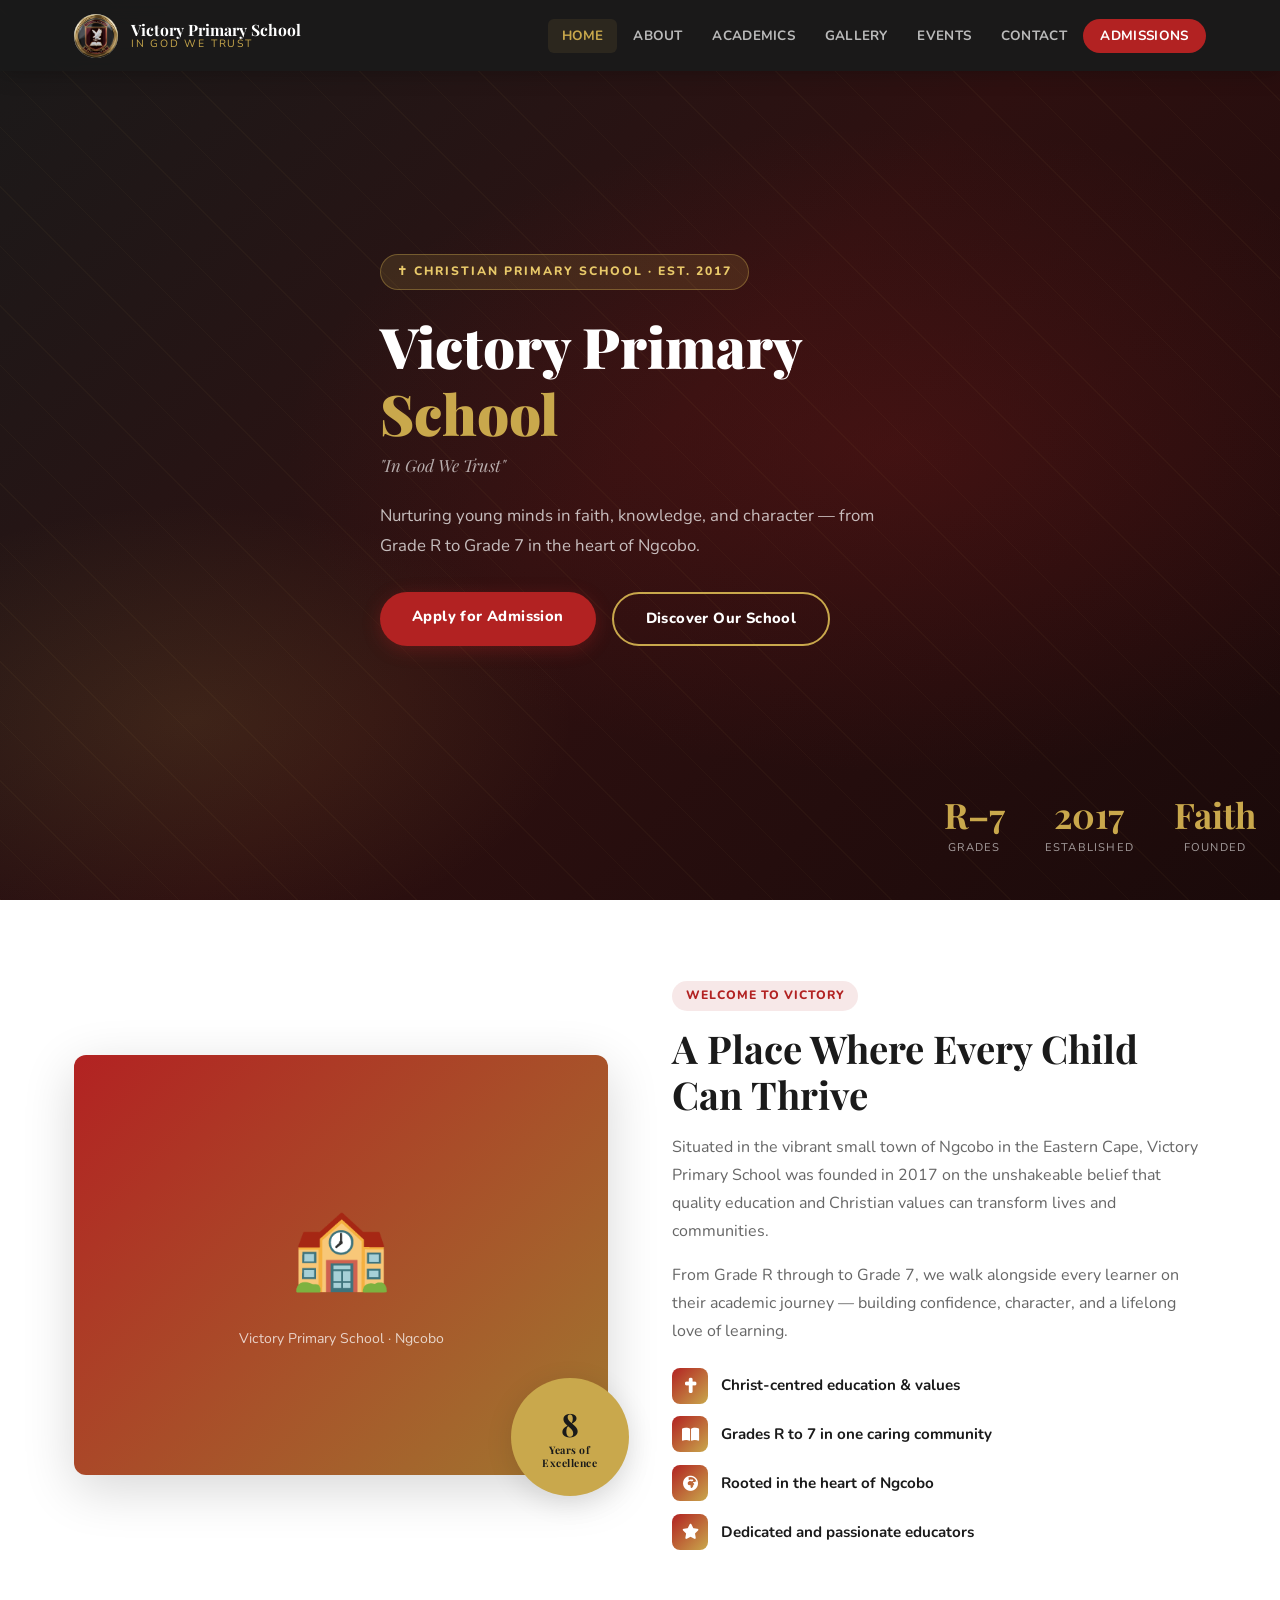
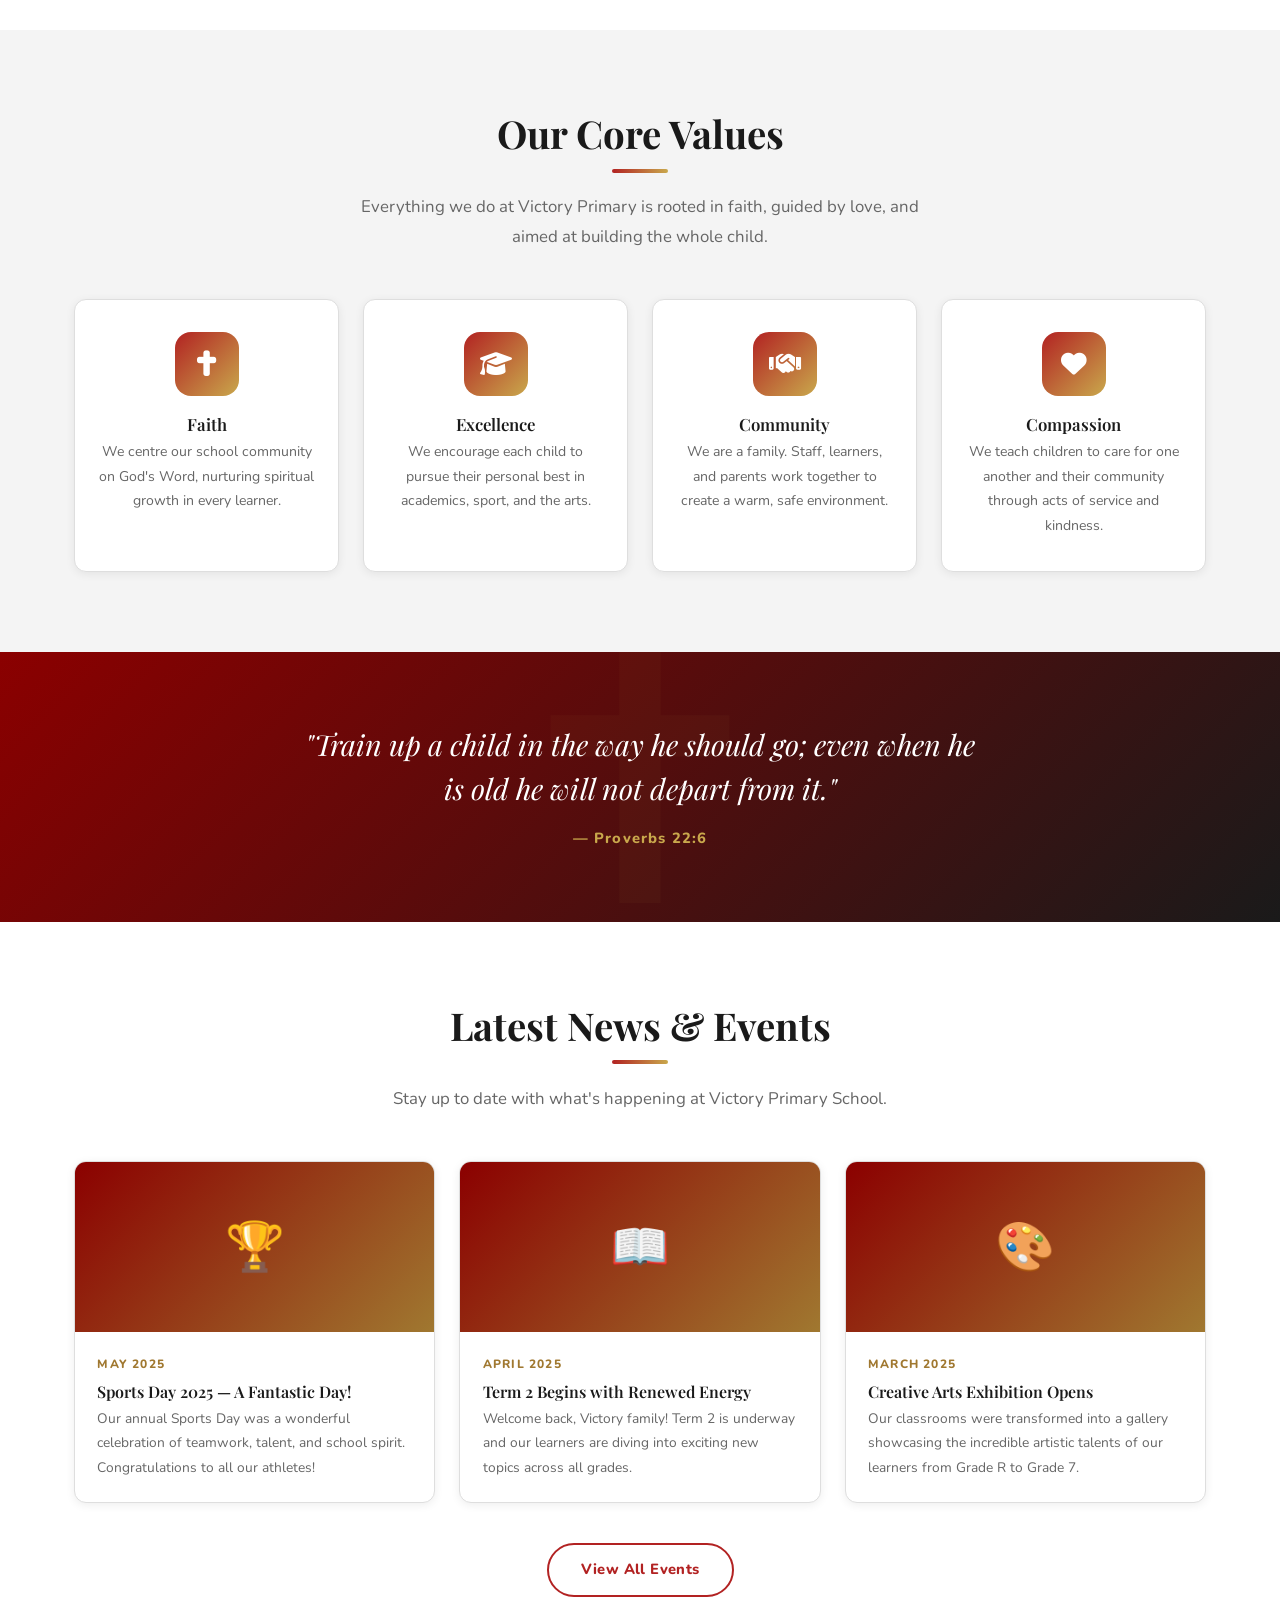
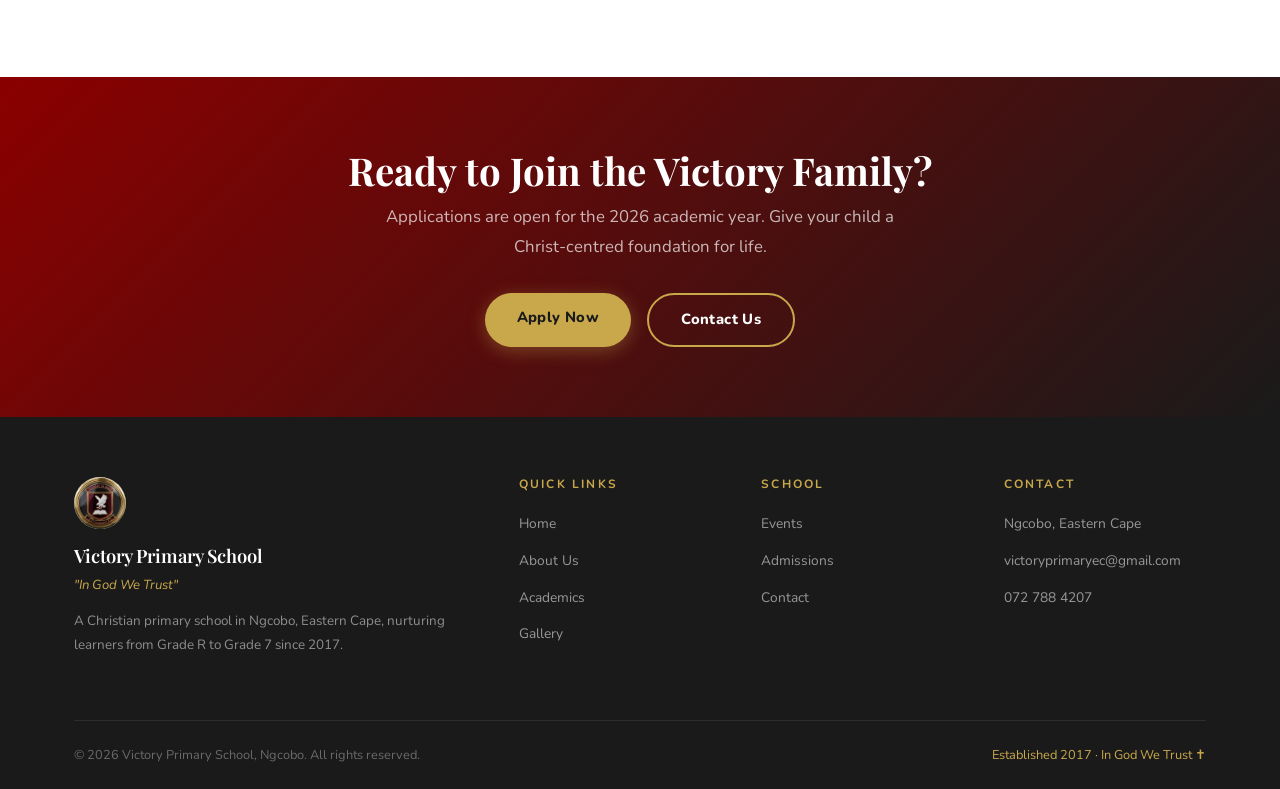
==== index.html @ e910bf18 "favicon for better read with google and removing the html tail after web address" ====
<!doctype html>
<html lang="en">
  <head>
    <meta charset="UTF-8" />
    <meta name="viewport" content="width=device-width, initial-scale=1.0" />
    <title>Victory Primary School</title>
    <link rel="stylesheet" href="styles.css" />
    <link
      rel="stylesheet"
      href="https://cdnjs.cloudflare.com/ajax/libs/font-awesome/6.5.1/css/all.min.css"
    />
    <link rel="icon" type="image/png" href="_images/favicon.png" />
    <script src="favicon-round.js" defer></script>
  </head>
  <body>
    <!-- ── NAVIGATION ─────────────────────────── -->
    <nav>
      <div class="nav-inner">
        <a href="/" class="nav-brand">
          <img
            src="_images/logo (2).png"
            alt="Victory Primary School"
            class="nav-logo"
          />
          <div class="nav-name">
            <span class="school">Victory Primary School</span>
            <span class="tagline">In God We Trust</span>
          </div>
        </a>
        <ul class="nav-links" id="navLinks">
          <li><a href="/" class="active">Home</a></li>
          <li><a href="/about">About</a></li>
          <li><a href="/academics">Academics</a></li>
          <li><a href="/gallery">Gallery</a></li>
          <li><a href="/events">Events</a></li>
          <li><a href="/contact">Contact</a></li>
          <li><a href="/admissions" class="nav-cta">Admissions</a></li>
        </ul>
        <div class="nav-hamburger" id="hamburger" onclick="toggleNav()">
          <span></span><span></span><span></span>
        </div>
      </div>
    </nav>

    <!-- ── HERO ───────────────────────────────── -->
    <section class="hero">
      <div class="hero-pattern"></div>
      <div class="container">
        <div class="hero-content">
          <div class="hero-badge">✝ Christian Primary School · Est. 2017</div>
          <h1>Victory Primary<span>School</span></h1>
          <p class="hero-motto">"In God We Trust"</p>
          <p>
            Nurturing young minds in faith, knowledge, and character — from
            Grade R to Grade 7 in the heart of Ngcobo.
          </p>
          <div class="hero-buttons">
            <a href="/admissions" class="btn btn-primary"
              >Apply for Admission</a
            >
            <a href="/about" class="btn btn-secondary"
              >Discover Our School</a
            >
          </div>
        </div>
      </div>
      <div class="hero-stats">
        <div class="hero-stat">
          <strong>R–7</strong>
          <span>Grades</span>
        </div>
        <div class="hero-stat">
          <strong>2017</strong>
          <span>Established</span>
        </div>
        <div class="hero-stat">
          <strong>Faith</strong>
          <span>Founded</span>
        </div>
      </div>
    </section>

    <!-- ── WELCOME ────────────────────────────── -->
    <section>
      <div class="container">
        <div class="welcome-grid">
          <div class="welcome-image">
            <div class="welcome-img-placeholder">
              <div class="big-icon">🏫</div>
              <p>Victory Primary School · Ngcobo</p>
            </div>
            <div class="welcome-badge">
              <strong>8</strong>
              <span>Years of<br />Excellence</span>
            </div>
          </div>
          <div class="welcome-text">
            <span class="tag">Welcome to Victory</span>
            <h2>A Place Where Every Child Can Thrive</h2>
            <p>
              Situated in the vibrant small town of Ngcobo in the Eastern Cape,
              Victory Primary School was founded in 2017 on the unshakeable
              belief that quality education and Christian values can transform
              lives and communities.
            </p>
            <p>
              From Grade R through to Grade 7, we walk alongside every learner
              on their academic journey — building confidence, character, and a
              lifelong love of learning.
            </p>
            <div class="welcome-features">
              <div class="feature-item">
                <div class="feature-icon">
                  <i class="fa-solid fa-cross"></i>
                </div>
                Christ-centred education &amp; values
              </div>
              <div class="feature-item">
                <div class="feature-icon">
                  <i class="fa-solid fa-book-open"></i>
                </div>
                Grades R to 7 in one caring community
              </div>
              <div class="feature-item">
                <div class="feature-icon">
                  <i class="fa-solid fa-earth-africa"></i>
                </div>
                Rooted in the heart of Ngcobo
              </div>
              <div class="feature-item">
                <div class="feature-icon"><i class="fa-solid fa-star"></i></div>
                Dedicated and passionate educators
              </div>
            </div>
          </div>
        </div>
      </div>
    </section>

    <!-- ── CORE VALUES ────────────────────────── -->
    <section class="bg-grey">
      <div class="container">
        <h2 class="section-title">Our Core Values</h2>
        <div class="section-divider"></div>
        <p class="section-subtitle">
          Everything we do at Victory Primary is rooted in faith, guided by
          love, and aimed at building the whole child.
        </p>
        <div class="values-grid">
          <div class="value-card">
            <div class="value-icon"><i class="fa-solid fa-cross"></i></div>
            <h3>Faith</h3>
            <p>
              We centre our school community on God's Word, nurturing spiritual
              growth in every learner.
            </p>
          </div>
          <div class="value-card">
            <div class="value-icon">
              <i class="fa-solid fa-graduation-cap"></i>
            </div>
            <h3>Excellence</h3>
            <p>
              We encourage each child to pursue their personal best in
              academics, sport, and the arts.
            </p>
          </div>
          <div class="value-card">
            <div class="value-icon"><i class="fa-solid fa-handshake"></i></div>
            <h3>Community</h3>
            <p>
              We are a family. Staff, learners, and parents work together to
              create a warm, safe environment.
            </p>
          </div>
          <div class="value-card">
            <div class="value-icon"><i class="fa-solid fa-heart"></i></div>
            <h3>Compassion</h3>
            <p>
              We teach children to care for one another and their community
              through acts of service and kindness.
            </p>
          </div>
        </div>
      </div>
    </section>

    <!-- ── SCRIPTURE BANNER ───────────────────── -->
    <div class="scripture-banner">
      <div class="container">
        <blockquote>
          "Train up a child in the way he should go; even when he is old he will
          not depart from it."
        </blockquote>
        <cite>— Proverbs 22:6</cite>
      </div>
    </div>

    <!-- ── NEWS & EVENTS PREVIEW ─────────────── -->
    <section>
      <div class="container">
        <h2 class="section-title">Latest News &amp; Events</h2>
        <div class="section-divider"></div>
        <p class="section-subtitle">
          Stay up to date with what's happening at Victory Primary School.
        </p>
        <div class="news-grid">
          <div class="news-card">
            <div class="news-img">🏆</div>
            <div class="news-body">
              <div class="news-date">May 2025</div>
              <h3>Sports Day 2025 — A Fantastic Day!</h3>
              <p>
                Our annual Sports Day was a wonderful celebration of teamwork,
                talent, and school spirit. Congratulations to all our athletes!
              </p>
            </div>
          </div>
          <div class="news-card">
            <div class="news-img">📖</div>
            <div class="news-body">
              <div class="news-date">April 2025</div>
              <h3>Term 2 Begins with Renewed Energy</h3>
              <p>
                Welcome back, Victory family! Term 2 is underway and our
                learners are diving into exciting new topics across all grades.
              </p>
            </div>
          </div>
          <div class="news-card">
            <div class="news-img">🎨</div>
            <div class="news-body">
              <div class="news-date">March 2025</div>
              <h3>Creative Arts Exhibition Opens</h3>
              <p>
                Our classrooms were transformed into a gallery showcasing the
                incredible artistic talents of our learners from Grade R to
                Grade 7.
              </p>
            </div>
          </div>
        </div>
        <div style="text-align: center; margin-top: 2.5rem">
          <a href="/events" class="btn btn-outline-red">View All Events</a>
        </div>
      </div>
    </section>

    <!-- ── CTA BANNER ─────────────────────────── -->
    <section
      style="
        background: linear-gradient(135deg, var(--red-dark), var(--dark));
        padding: 70px 0;
      "
    >
      <div class="container" style="text-align: center">
        <h2 style="color: var(--white); margin-bottom: 0.6rem">
          Ready to Join the Victory Family?
        </h2>
        <p
          style="
            color: rgba(255, 255, 255, 0.7);
            max-width: 520px;
            margin: 0 auto 2rem;
            font-size: 1.05rem;
          "
        >
          Applications are open for the 2026 academic year. Give your child a
          Christ-centred foundation for life.
        </p>
        <div
          style="
            display: flex;
            gap: 1rem;
            justify-content: center;
            flex-wrap: wrap;
          "
        >
          <a href="/admissions" class="btn btn-gold">Apply Now</a>
          <a href="/contact" class="btn btn-secondary">Contact Us</a>
        </div>
      </div>
    </section>

    <!-- ── FOOTER ─────────────────────────────── -->
    <footer>
      <div class="container">
        <div class="footer-grid">
          <div class="footer-brand">
            <img
              src="_images/logo (2).png"
              alt="Victory Primary School"
              class="footer-logo"
            />
            <h3>Victory Primary School</h3>
            <span class="motto">"In God We Trust"</span>
            <p>
              A Christian primary school in Ngcobo, Eastern Cape, nurturing
              learners from Grade R to Grade 7 since 2017.
            </p>
          </div>
          <div class="footer-col">
            <h4>Quick Links</h4>
            <ul>
              <li><a href="/">Home</a></li>
              <li><a href="/about">About Us</a></li>
              <li><a href="/academics">Academics</a></li>
              <li><a href="/gallery">Gallery</a></li>
            </ul>
          </div>
          <div class="footer-col">
            <h4>School</h4>
            <ul>
              <li><a href="/events">Events</a></li>
              <li><a href="/admissions">Admissions</a></li>
              <li><a href="/contact">Contact</a></li>
            </ul>
          </div>
          <div class="footer-col">
            <h4>Contact</h4>
            <ul>
              <li><a href="#">Ngcobo, Eastern Cape</a></li>
              <li>
                <a href="mailto:victoryprimaryec@gmail.com"
                  >victoryprimaryec@gmail.com</a
                >
              </li>
              <li><a href="tel:+27727884207">072 788 4207</a></li>
            </ul>
          </div>
        </div>
        <div class="footer-bottom">
          <span
            >© 2026 Victory Primary School, Ngcobo. All rights reserved.</span
          >
          <span class="love">Established 2017 · In God We Trust ✝</span>
        </div>
      </div>
    </footer>

    <script>
      function toggleNav() {
        document.getElementById("navLinks").classList.toggle("open");
      }
    </script>
  </body>
</html>
---- styles.css ----
/* ============================================
   VICTORY PRIMARY SCHOOL — MAIN STYLESHEET
   Colors: Gold · Red · Light Grey · White
   ============================================ */

@import url('https://fonts.googleapis.com/css2?family=Playfair+Display:ital,wght@0,400;0,600;0,700;0,900;1,400;1,700&family=Nunito:wght@300;400;500;600;700;800&display=swap');

/* ── CSS Variables ─────────────────────────── */
:root {
  --gold:        #C9A84C;
  --gold-light:  #E8C96A;
  --gold-dark:   #A07830;
  --red:         #B22222;
  --red-dark:    #8B0000;
  --grey-light:  #F4F4F4;
  --grey-mid:    #DEDEDE;
  --grey-text:   #666666;
  --white:       #FFFFFF;
  --dark:        #1A1A1A;

  --font-display: 'Playfair Display', serif;
  --font-body:    'Nunito', sans-serif;

  --shadow-sm: 0 2px 10px rgba(0,0,0,0.07);
  --shadow-md: 0 6px 28px rgba(0,0,0,0.11);
  --shadow-lg: 0 14px 52px rgba(0,0,0,0.16);

  --radius:     12px;
  --transition: 0.3s ease;
}

/* ── Reset & Base ──────────────────────────── */
*, *::before, *::after { box-sizing: border-box; margin: 0; padding: 0; }
html  { scroll-behavior: smooth; }
body  { font-family: var(--font-body); color: var(--dark); background: var(--white); line-height: 1.75; font-size: 16px; }
img   { max-width: 100%; display: block; }
a     { text-decoration: none; color: inherit; }
ul    { list-style: none; }

/* ── Typography ────────────────────────────── */
h1,h2,h3,h4 { font-family: var(--font-display); line-height: 1.2; }
h1 { font-size: clamp(2rem, 5vw, 3.5rem); font-weight: 900; }
h2 { font-size: clamp(1.6rem, 3.5vw, 2.4rem); font-weight: 700; }
h3 { font-size: clamp(1.15rem, 2.5vw, 1.5rem); font-weight: 600; }
h4 { font-size: 1.05rem; font-weight: 700; }
p  { margin-bottom: 1rem; color: var(--grey-text); }

.section-title    { text-align: center; color: var(--dark); margin-bottom: 0.5rem; }
.section-divider  { width: 56px; height: 4px; background: linear-gradient(to right, var(--red), var(--gold)); margin: 0.8rem auto 1.2rem; border-radius: 2px; }
.section-subtitle { text-align: center; color: var(--grey-text); font-size: 1.05rem; margin-bottom: 3rem; max-width: 580px; margin-left: auto; margin-right: auto; }

/* ── Layout ────────────────────────────────── */
.container { max-width: 1180px; margin: 0 auto; padding: 0 1.5rem; }
section    { padding: 80px 0; }
.bg-grey   { background: var(--grey-light); }
.bg-dark   { background: var(--dark); color: var(--white); }

/* ── Buttons ───────────────────────────────── */
.btn {
  display: inline-block;
  padding: 0.75rem 2rem;
  border-radius: 50px;
  font-family: var(--font-body);
  font-weight: 800;
  font-size: 0.92rem;
  cursor: pointer;
  border: none;
  transition: all var(--transition);
  letter-spacing: 0.4px;
}
.btn-primary  { background: var(--red);  color: var(--white); box-shadow: 0 4px 18px rgba(178,34,34,.32); }
.btn-primary:hover  { background: var(--red-dark); transform: translateY(-2px); box-shadow: 0 7px 22px rgba(178,34,34,.42); }
.btn-secondary { background: transparent; color: var(--white); border: 2px solid var(--gold); }
.btn-secondary:hover { background: var(--gold); color: var(--dark); transform: translateY(-2px); }
.btn-gold  { background: var(--gold); color: var(--dark); box-shadow: 0 4px 18px rgba(201,168,76,.35); }
.btn-gold:hover  { background: var(--gold-dark); color: var(--white); transform: translateY(-2px); }
.btn-outline-red  { background: transparent; color: var(--red); border: 2px solid var(--red); }
.btn-outline-red:hover { background: var(--red); color: var(--white); transform: translateY(-2px); }

/* ══════════════════════════════════════════
   NAVIGATION
══════════════════════════════════════════ */
nav {
  position: fixed; top: 0; left: 0; right: 0; z-index: 1000;
  background: rgba(26,26,26,0.97);
  backdrop-filter: blur(12px);
  box-shadow: 0 2px 20px rgba(0,0,0,.25);
}
.nav-inner {
  display: flex; align-items: center; justify-content: space-between;
  padding: 0.85rem 1.5rem; max-width: 1180px; margin: 0 auto;
}
.nav-brand   { display: flex; align-items: center; gap: 0.8rem; }
.nav-logo    { width: 44px; height: 44px; border-radius: 50%; object-fit: contain; flex-shrink: 0; }
.nav-name    { display: flex; flex-direction: column; line-height: 1.1; }
.nav-name .school  { font-family: var(--font-display); font-weight: 700; font-size: 0.98rem; color: var(--white); }
.nav-name .tagline { font-size: 0.66rem; color: var(--gold); letter-spacing: 1.8px; text-transform: uppercase; }
.nav-links   { display: flex; align-items: center; gap: 0.15rem; }
.nav-links a { color: rgba(255,255,255,0.7); padding: 0.45rem 0.85rem; border-radius: 6px; font-size: 0.84rem; font-weight: 700; letter-spacing: 0.3px; text-transform: uppercase; transition: all var(--transition); }
.nav-links a:hover, .nav-links a.active { color: var(--gold); background: rgba(201,168,76,.1); }
.nav-cta { background: var(--red) !important; color: var(--white) !important; padding: 0.45rem 1.1rem !important; border-radius: 50px !important; }
.nav-cta:hover { background: var(--red-dark) !important; }
.nav-hamburger { display: none; flex-direction: column; gap: 5px; cursor: pointer; }
.nav-hamburger span { width: 24px; height: 2px; background: var(--white); border-radius: 2px; transition: all var(--transition); }

/* ══════════════════════════════════════════
   PAGE HERO (re-used across pages)
══════════════════════════════════════════ */
.page-hero {
  background: linear-gradient(135deg, var(--red-dark) 0%, var(--dark) 60%, #1c0e0e 100%);
  padding: 150px 0 70px;
  text-align: center;
  position: relative;
  overflow: hidden;
}
.page-hero::before {
  content: '';
  position: absolute; inset: 0;
  background: radial-gradient(ellipse 70% 80% at 50% 50%, rgba(201,168,76,.1) 0%, transparent 70%);
}
.page-hero::after {
  content: '';
  position: absolute; inset: 0;
  background-image: repeating-linear-gradient(45deg, rgba(201,168,76,.05) 0px, rgba(201,168,76,.05) 1px, transparent 1px, transparent 44px);
}
.page-hero-content { position: relative; z-index: 1; }
.page-hero h1   { color: var(--white); }
.page-hero p    { color: rgba(255,255,255,.7); font-size: 1.05rem; max-width: 580px; margin: 0.8rem auto 0; }
.breadcrumb     { display: flex; align-items: center; justify-content: center; gap: 0.4rem; margin-bottom: 0.8rem; font-size: 0.82rem; color: rgba(255,255,255,.5); }
.breadcrumb a   { color: var(--gold); }
.breadcrumb sep { color: rgba(255,255,255,.3); }

/* ══════════════════════════════════════════
   INDEX — HERO
══════════════════════════════════════════ */
.hero {
  min-height: 100vh;
  background: linear-gradient(135deg, #1a1a1a 0%, #2e1010 50%, #1a0a0a 100%);
  display: flex; align-items: center;
  position: relative; overflow: hidden;
  padding-top: 80px;
}
.hero::before {
  content: '';
  position: absolute; inset: 0;
  background:
    radial-gradient(ellipse 80% 60% at 70% 50%, rgba(178,34,34,.18) 0%, transparent 60%),
    radial-gradient(ellipse 50% 40% at 15% 80%, rgba(201,168,76,.12) 0%, transparent 60%);
}
.hero-pattern {
  position: absolute; inset: 0; opacity: .04;
  background-image: repeating-linear-gradient(45deg, var(--gold) 0px, var(--gold) 1px, transparent 1px, transparent 42px);
}
.hero-content {
  position: relative; z-index: 1;
  max-width: 680px;
  padding: 2.5rem 1.5rem;
  animation: fadeInUp 0.9s ease forwards;
}
.hero-badge {
  display: inline-flex; align-items: center; gap: 0.5rem;
  background: rgba(201,168,76,.15); border: 1px solid rgba(201,168,76,.4);
  color: var(--gold-light); padding: 0.38rem 1rem; border-radius: 50px;
  font-size: 0.76rem; font-weight: 800; letter-spacing: 2px; text-transform: uppercase;
  margin-bottom: 1.4rem;
}
.hero h1         { color: var(--white); margin-bottom: 0.3rem; }
.hero h1 span    { color: var(--gold); display: block; }
.hero-motto      { font-family: var(--font-display); font-size: 1.05rem; color: var(--gold-light); font-style: italic; margin-bottom: 1.3rem; opacity: .9; }
.hero > .container > .hero-content > p { color: rgba(255,255,255,.72); font-size: 1.05rem; max-width: 520px; }
.hero-buttons    { display: flex; gap: 1rem; flex-wrap: wrap; margin-top: 2rem; }
.hero-stats {
  position: absolute; bottom: 2.5rem; right: 1.5rem;
  display: flex; gap: 2.5rem; z-index: 1;
}
.hero-stat        { text-align: center; }
.hero-stat strong { font-family: var(--font-display); font-size: 2.2rem; color: var(--gold); display: block; line-height: 1; }
.hero-stat span   { font-size: 0.7rem; color: rgba(255,255,255,.6); letter-spacing: 1.2px; text-transform: uppercase; }

/* ── Welcome Section ───────────────────────── */
.welcome-grid { display: grid; grid-template-columns: 1fr 1fr; gap: 4rem; align-items: center; }
.welcome-image { position: relative; }
.welcome-img-placeholder {
  width: 100%; height: 420px;
  background: linear-gradient(135deg, var(--red) 0%, var(--gold-dark) 100%);
  border-radius: var(--radius);
  display: flex; flex-direction: column; align-items: center; justify-content: center;
  color: var(--white); gap: 0.5rem;
  box-shadow: var(--shadow-lg);
}
.welcome-img-placeholder .big-icon { font-size: 5rem; }
.welcome-img-placeholder p { color: rgba(255,255,255,.75); font-size: 0.88rem; margin: 0; }
.welcome-badge {
  position: absolute; bottom: -1.3rem; right: -1.3rem;
  background: var(--gold); color: var(--dark);
  width: 118px; height: 118px; border-radius: 50%;
  display: flex; flex-direction: column; align-items: center; justify-content: center;
  font-family: var(--font-display); font-weight: 700;
  box-shadow: var(--shadow-md); text-align: center; line-height: 1.25;
}
.welcome-badge strong { font-size: 2rem; display: block; }
.welcome-badge span   { font-size: 0.65rem; letter-spacing: .5px; }
.welcome-text .tag    { display: inline-block; background: rgba(178,34,34,.1); color: var(--red); padding: 0.28rem 0.85rem; border-radius: 50px; font-size: 0.76rem; font-weight: 800; letter-spacing: 1px; text-transform: uppercase; margin-bottom: 0.9rem; }
.welcome-text h2      { color: var(--dark); margin-bottom: 1rem; }
.welcome-features     { margin-top: 1.4rem; display: flex; flex-direction: column; gap: 0.8rem; }
.feature-item         { display: flex; align-items: center; gap: 0.8rem; font-weight: 700; color: var(--dark); font-size: 0.95rem; }
.feature-icon         { width: 36px; height: 36px; background: linear-gradient(135deg, var(--red), var(--gold)); border-radius: 8px; display: flex; align-items: center; justify-content: center; font-size: 0.95rem; color: var(--white); flex-shrink: 0; }

/* ── Values Cards ──────────────────────────── */
.values-grid { display: grid; grid-template-columns: repeat(auto-fit, minmax(230px, 1fr)); gap: 1.5rem; }
.value-card {
  background: var(--white); border-radius: var(--radius); padding: 2rem 1.5rem;
  text-align: center; box-shadow: var(--shadow-sm); border: 1px solid var(--grey-mid);
  transition: all var(--transition); position: relative; overflow: hidden;
}
.value-card::after { content: ''; position: absolute; bottom: 0; left: 0; right: 0; height: 3px; background: linear-gradient(to right, var(--red), var(--gold)); transform: scaleX(0); transition: transform var(--transition); }
.value-card:hover  { transform: translateY(-6px); box-shadow: var(--shadow-md); }
.value-card:hover::after { transform: scaleX(1); }
.value-icon { width: 64px; height: 64px; background: linear-gradient(135deg, var(--red), var(--gold)); border-radius: 16px; display: flex; align-items: center; justify-content: center; font-size: 1.6rem; color: var(--white); margin: 0 auto 1.1rem; }
.value-card h3 { color: var(--dark); margin-bottom: 0.4rem; font-size: 1.05rem; }
.value-card p  { font-size: 0.88rem; margin: 0; }

/* ── News Preview Cards ────────────────────── */
.news-grid { display: grid; grid-template-columns: repeat(auto-fit, minmax(300px, 1fr)); gap: 1.5rem; }
.news-card  { background: var(--white); border-radius: var(--radius); overflow: hidden; box-shadow: var(--shadow-sm); border: 1px solid var(--grey-mid); transition: all var(--transition); }
.news-card:hover { transform: translateY(-4px); box-shadow: var(--shadow-md); }
.news-img   { height: 170px; background: linear-gradient(135deg, var(--red-dark), var(--gold-dark)); display: flex; align-items: center; justify-content: center; font-size: 3rem; }
.news-body  { padding: 1.4rem; }
.news-date  { font-size: 0.75rem; color: var(--gold-dark); font-weight: 800; letter-spacing: 1.2px; text-transform: uppercase; margin-bottom: 0.4rem; }
.news-card h3 { font-size: 1rem; color: var(--dark); margin-bottom: 0.4rem; }
.news-card p  { font-size: 0.86rem; margin: 0; }

/* ══════════════════════════════════════════
   ABOUT PAGE
══════════════════════════════════════════ */
.principal-section { display: grid; grid-template-columns: 270px 1fr; gap: 3rem; align-items: start; }
.principal-card { background: var(--white); border-radius: var(--radius); padding: 2rem 1.5rem; text-align: center; box-shadow: var(--shadow-md); border-top: 4px solid var(--gold); }
.principal-avatar { width: 110px; height: 110px; border-radius: 50%; margin: 0 auto 1rem; display: block; object-fit: cover; border: 3px solid var(--gold); box-shadow: 0 2px 10px rgba(0,0,0,.18); }
.principal-card h3  { color: var(--dark); margin-bottom: 0.2rem; }
.principal-card .role { color: var(--red); font-size: 0.78rem; font-weight: 800; letter-spacing: 1.2px; text-transform: uppercase; }
.principal-message blockquote { font-family: var(--font-display); font-size: 1.4rem; color: var(--red); font-style: italic; margin-bottom: 1.4rem; line-height: 1.45; }
.mv-grid { display: grid; grid-template-columns: 1fr 1fr; gap: 2rem; }
.mv-card { padding: 2.5rem; border-radius: var(--radius); }
.mv-card.mission { background: var(--red); color: var(--white); }
.mv-card.vision  { background: linear-gradient(135deg, var(--gold), var(--gold-dark)); color: var(--dark); }
.mv-card .mv-icon { font-size: 2rem; margin-bottom: 0.9rem; }
.mv-card h3 { font-size: 1.35rem; margin-bottom: 0.9rem; }
.mv-card p  { opacity: .9; margin: 0; font-size: 1rem; color: var(--white); }
.team-grid  { display: grid; grid-template-columns: repeat(auto-fit, minmax(210px, 1fr)); gap: 1.5rem; }
.team-card  { background: var(--white); border-radius: var(--radius); padding: 2rem 1.5rem; text-align: center; box-shadow: var(--shadow-sm); border: 1px solid var(--grey-mid); transition: all var(--transition); }
.team-card:hover { transform: translateY(-4px); box-shadow: var(--shadow-md); }
.team-avatar { width: 88px; height: 88px; border-radius: 50%; margin: 0 auto 1rem; display: block; object-fit: cover; border: 3px solid var(--gold); box-shadow: 0 2px 8px rgba(0,0,0,.15); }
.team-card h4 { color: var(--dark); margin-bottom: 0.2rem; }
.team-card .role { color: var(--red); font-size: 0.76rem; font-weight: 800; letter-spacing: 1px; text-transform: uppercase; }
.history-timeline { position: relative; padding-left: 2rem; }
.history-timeline::before { content: ''; position: absolute; left: 0; top: 0; bottom: 0; width: 3px; background: linear-gradient(to bottom, var(--red), var(--gold)); border-radius: 2px; }
.timeline-item { position: relative; padding: 0 0 2.5rem 2rem; }
.timeline-item::before { content: ''; position: absolute; left: -2.42rem; top: 0.3rem; width: 14px; height: 14px; background: var(--gold); border-radius: 50%; border: 3px solid var(--white); box-shadow: 0 0 0 3px var(--gold); }
.timeline-year { font-family: var(--font-display); font-size: 1rem; font-weight: 700; color: var(--red); margin-bottom: 0.3rem; }
.timeline-item h4 { color: var(--dark); margin-bottom: 0.3rem; }
.timeline-item p  { font-size: 0.9rem; margin: 0; }

/* ══════════════════════════════════════════
   ACADEMICS PAGE
══════════════════════════════════════════ */
.grade-tabs  { display: flex; gap: 0.5rem; flex-wrap: wrap; justify-content: center; margin-bottom: 2.5rem; }
.grade-tab   { padding: 0.48rem 1.2rem; border-radius: 50px; border: 2px solid var(--grey-mid); font-weight: 800; font-size: 0.86rem; cursor: pointer; transition: all var(--transition); background: var(--white); color: var(--grey-text); }
.grade-tab.active, .grade-tab:hover { background: var(--red); border-color: var(--red); color: var(--white); }
.subjects-grid { display: grid; grid-template-columns: repeat(auto-fill, minmax(190px, 1fr)); gap: 1rem; }
.subject-card { background: var(--white); border: 1px solid var(--grey-mid); border-radius: var(--radius); padding: 1.4rem 1rem; text-align: center; transition: all var(--transition); }
.subject-card:hover { border-color: var(--gold); box-shadow: var(--shadow-sm); transform: translateY(-3px); }
.subject-icon { font-size: 1.6rem; color: var(--red); margin-bottom: 0.4rem; }
.subject-card h4 { font-size: 0.9rem; color: var(--dark); }
.academics-highlight { display: grid; grid-template-columns: repeat(auto-fit, minmax(240px, 1fr)); gap: 1.5rem; }
.highlight-card { border-radius: var(--radius); padding: 2rem; background: var(--white); border: 1px solid var(--grey-mid); box-shadow: var(--shadow-sm); transition: all var(--transition); }
.highlight-card:hover { transform: translateY(-4px); box-shadow: var(--shadow-md); }
.highlight-card .h-icon { font-size: 2rem; color: var(--red); margin-bottom: 0.8rem; }
.highlight-card h3 { color: var(--dark); font-size: 1.1rem; margin-bottom: 0.4rem; }
.highlight-card p  { font-size: 0.88rem; margin: 0; }

/* ══════════════════════════════════════════
   GALLERY PAGE
══════════════════════════════════════════ */
.gallery-filter { display: flex; gap: 0.5rem; flex-wrap: wrap; justify-content: center; margin-bottom: 2.2rem; }
.filter-btn { padding: 0.42rem 1.2rem; border-radius: 50px; border: 2px solid var(--grey-mid); background: var(--white); color: var(--grey-text); font-weight: 800; font-size: 0.84rem; cursor: pointer; transition: all var(--transition); }
.filter-btn.active, .filter-btn:hover { background: var(--gold); border-color: var(--gold); color: var(--dark); }
.gallery-grid { display: grid; grid-template-columns: repeat(auto-fill, minmax(280px, 1fr)); gap: 1rem; }
.gallery-item { aspect-ratio: 4/3; border-radius: var(--radius); overflow: hidden; position: relative; cursor: pointer; transition: all var(--transition); }
.gallery-item:hover { transform: scale(1.02); box-shadow: var(--shadow-md); }
.gallery-item:nth-child(1)  { background: linear-gradient(135deg, #6b1414, #a07830); }
.gallery-item:nth-child(2)  { background: linear-gradient(135deg, #a07830, #b22222); }
.gallery-item:nth-child(3)  { background: linear-gradient(135deg, #2d1a0a, #8b0000); }
.gallery-item:nth-child(4)  { background: linear-gradient(135deg, #8b0000, #c9a84c); }
.gallery-item:nth-child(5)  { background: linear-gradient(135deg, #c9a84c, #8b0000); }
.gallery-item:nth-child(6)  { background: linear-gradient(135deg, #8b0000, #2d1a0a); }
.gallery-item:nth-child(7)  { background: linear-gradient(135deg, #a07830, #6b1414); }
.gallery-item:nth-child(8)  { background: linear-gradient(135deg, #6b1414, #c9a84c); }
.gallery-item:nth-child(9)  { background: linear-gradient(135deg, #2d1a0a, #a07830); }
.gallery-placeholder { width: 100%; height: 100%; display: flex; flex-direction: column; align-items: center; justify-content: center; color: rgba(255,255,255,.75); gap: 0.4rem; }
.gallery-placeholder .g-icon { font-size: 2.6rem; }
.gallery-placeholder span { font-size: 0.75rem; letter-spacing: 1px; text-transform: uppercase; }
.gallery-overlay { position: absolute; inset: 0; background: rgba(0,0,0,.52); display: flex; align-items: center; justify-content: center; opacity: 0; transition: opacity var(--transition); color: var(--white); font-size: 1.8rem; }
.gallery-item:hover .gallery-overlay { opacity: 1; }
.gallery-item img { width: 100%; height: 100%; object-fit: cover; display: block; }
.lightbox { position: fixed; inset: 0; background: rgba(0,0,0,.93); z-index: 9999; display: flex; align-items: center; justify-content: center; opacity: 0; pointer-events: none; transition: opacity 0.25s; }
.lightbox.open { opacity: 1; pointer-events: all; cursor: zoom-out; }
.lightbox img { max-width: 92vw; max-height: 88vh; object-fit: contain; border-radius: 6px; box-shadow: 0 8px 32px rgba(0,0,0,.5); cursor: default; }
.lightbox-close { position: absolute; top: 1rem; right: 1.5rem; color: var(--white); font-size: 2.8rem; cursor: pointer; line-height: 1; font-weight: 300; opacity: .8; }
.lightbox-close:hover { opacity: 1; }

/* ══════════════════════════════════════════
   EVENTS PAGE
══════════════════════════════════════════ */
.events-list { display: flex; flex-direction: column; gap: 1.4rem; }
.event-card  { display: grid; grid-template-columns: 90px 1fr auto; gap: 1.5rem; align-items: center; background: var(--white); border-radius: var(--radius); padding: 1.5rem; box-shadow: var(--shadow-sm); border: 1px solid var(--grey-mid); transition: all var(--transition); }
.event-card:hover { box-shadow: var(--shadow-md); border-color: var(--gold); }
.event-date-box { background: linear-gradient(135deg, var(--red), var(--red-dark)); color: var(--white); border-radius: 10px; padding: 0.9rem 0.5rem; text-align: center; flex-shrink: 0; }
.event-date-box .day   { font-family: var(--font-display); font-size: 2rem; font-weight: 900; line-height: 1; display: block; }
.event-date-box .month { font-size: 0.7rem; font-weight: 800; letter-spacing: 2px; text-transform: uppercase; opacity: .85; }
.event-info h3 { color: var(--dark); margin-bottom: 0.25rem; font-size: 1.05rem; }
.event-info p  { margin: 0; font-size: 0.88rem; }
.event-tag { display: inline-block; background: rgba(201,168,76,.15); color: var(--gold-dark); padding: 0.18rem 0.7rem; border-radius: 50px; font-size: 0.72rem; font-weight: 800; letter-spacing: .5px; margin-bottom: 0.4rem; }
.event-meta span { display: flex; align-items: center; gap: 0.3rem; font-size: 0.8rem; color: var(--grey-text); margin-top: 0.2rem; }
.calendar-section { margin-top: 3rem; }
.calendar-section h3 { color: var(--dark); margin-bottom: 1.5rem; }
.term-grid { display: grid; grid-template-columns: repeat(auto-fit, minmax(240px, 1fr)); gap: 1.2rem; }
.term-card { background: var(--white); border-radius: var(--radius); padding: 1.5rem; box-shadow: var(--shadow-sm); border-left: 4px solid var(--gold); text-decoration: none; display: block; cursor: pointer; transition: all var(--transition); }
.term-card:hover { box-shadow: var(--shadow-md); border-left-color: var(--red); transform: translateY(-3px); }
.term-card h4 { color: var(--red); font-size: 0.82rem; letter-spacing: 1px; text-transform: uppercase; margin-bottom: 0.5rem; display: flex; align-items: center; gap: 0.45rem; }
.term-card p  { color: var(--dark); font-weight: 700; margin: 0; font-size: 0.95rem; }

/* ══════════════════════════════════════════
   ADMISSIONS PAGE
══════════════════════════════════════════ */
.steps-grid { display: grid; grid-template-columns: repeat(auto-fit, minmax(220px, 1fr)); gap: 1.5rem; counter-reset: steps; }
.step-card  { background: var(--white); border-radius: var(--radius); padding: 2rem 1.5rem; text-align: center; box-shadow: var(--shadow-sm); border: 1px solid var(--grey-mid); position: relative; counter-increment: steps; transition: all var(--transition); }
.step-card:hover { transform: translateY(-5px); box-shadow: var(--shadow-md); }
.step-card::before { content: counter(steps); position: absolute; top: -14px; left: 50%; transform: translateX(-50%); width: 30px; height: 30px; background: var(--red); color: var(--white); border-radius: 50%; display: flex; align-items: center; justify-content: center; font-weight: 900; font-size: 0.88rem; }
.step-icon { font-size: 2rem; color: var(--red); margin-bottom: 0.9rem; }
.step-card h3 { color: var(--dark); margin-bottom: 0.4rem; font-size: 1rem; }
.step-card p  { font-size: 0.86rem; margin: 0; }
.requirements-list { display: grid; grid-template-columns: 1fr 1fr; gap: 0.8rem; }
.req-item { display: flex; align-items: center; gap: 0.8rem; background: var(--white); padding: 0.9rem 1.1rem; border-radius: 8px; border: 1px solid var(--grey-mid); font-size: 0.9rem; font-weight: 600; }
.req-check { width: 24px; height: 24px; background: linear-gradient(135deg, var(--red), var(--gold)); border-radius: 50%; display: flex; align-items: center; justify-content: center; color: var(--white); font-size: 0.72rem; flex-shrink: 0; }
.fees-table { width: 100%; border-collapse: collapse; background: var(--white); border-radius: var(--radius); overflow: hidden; box-shadow: var(--shadow-sm); }
.fees-table th { background: var(--red); color: var(--white); padding: 1rem 1.5rem; text-align: left; font-family: var(--font-display); font-size: 0.95rem; }
.fees-table td { padding: 0.9rem 1.5rem; border-bottom: 1px solid var(--grey-mid); font-size: 0.9rem; }
.fees-table tr:last-child td { border-bottom: none; }
.fees-table tr:nth-child(even) td { background: var(--grey-light); }
.fees-table td:last-child { font-weight: 800; color: var(--red); }
.info-box { border-radius: var(--radius); padding: 1.4rem 1.8rem; margin-bottom: 2rem; display: flex; gap: 1rem; align-items: flex-start; }
.info-box.notice { background: rgba(201,168,76,.12); border-left: 4px solid var(--gold); }
.info-box.tip    { background: rgba(178,34,34,.08); border-left: 4px solid var(--red); }
.info-box .ib-icon { font-size: 1.5rem; color: var(--red); flex-shrink: 0; }
.info-box.notice .ib-icon { color: var(--gold-dark); }
.info-box h4 { color: var(--dark); margin-bottom: 0.3rem; }
.info-box p  { margin: 0; font-size: 0.9rem; }

/* ══════════════════════════════════════════
   CONTACT PAGE
══════════════════════════════════════════ */
.contact-grid { display: grid; grid-template-columns: 1fr 1.5fr; gap: 3rem; }
.contact-info { display: flex; flex-direction: column; gap: 1.3rem; }
.contact-card { background: var(--white); border-radius: var(--radius); padding: 1.4rem; box-shadow: var(--shadow-sm); border: 1px solid var(--grey-mid); display: flex; gap: 1rem; align-items: flex-start; transition: all var(--transition); }
.contact-card:hover { box-shadow: var(--shadow-md); border-color: var(--gold); }
.contact-icon { width: 46px; height: 46px; background: linear-gradient(135deg, var(--red), var(--gold)); border-radius: 10px; display: flex; align-items: center; justify-content: center; font-size: 1.1rem; color: var(--white); flex-shrink: 0; }
.contact-card h4 { color: var(--dark); margin-bottom: 0.15rem; font-size: 0.95rem; }
.contact-card p  { margin: 0; font-size: 0.88rem; }
.contact-form { background: var(--white); border-radius: var(--radius); padding: 2.5rem; box-shadow: var(--shadow-md); border-top: 4px solid var(--gold); }
.contact-form h3 { color: var(--dark); margin-bottom: 1.5rem; }
.form-group { margin-bottom: 1.1rem; }
.form-group label { display: block; font-weight: 800; font-size: 0.84rem; color: var(--dark); margin-bottom: 0.35rem; letter-spacing: 0.2px; }
.form-group input,
.form-group select,
.form-group textarea { width: 100%; padding: 0.72rem 1rem; border: 2px solid var(--grey-mid); border-radius: 8px; font-family: var(--font-body); font-size: 0.94rem; color: var(--dark); background: var(--grey-light); transition: border-color var(--transition); outline: none; }
.form-group input:focus,
.form-group select:focus,
.form-group textarea:focus { border-color: var(--gold); background: var(--white); }
.form-group textarea { resize: vertical; min-height: 130px; }
.form-row { display: grid; grid-template-columns: 1fr 1fr; gap: 1rem; }
.map-placeholder { background: linear-gradient(135deg, var(--dark), #3a1a1a); border-radius: var(--radius); height: 280px; display: flex; flex-direction: column; align-items: center; justify-content: center; color: var(--white); gap: 0.8rem; margin-top: 2rem; }
.map-placeholder .map-icon { font-size: 3rem; }
.map-placeholder p { color: rgba(255,255,255,.65); font-size: 0.88rem; margin: 0; text-align: center; }
.map-placeholder h4 { color: var(--gold); }

/* ══════════════════════════════════════════
   SCRIPTURE BANNER
══════════════════════════════════════════ */
.scripture-banner {
  background: linear-gradient(135deg, var(--red-dark), var(--dark));
  padding: 70px 0; text-align: center; position: relative; overflow: hidden;
}
.scripture-banner::before { content: '✝'; position: absolute; font-size: 22rem; opacity: .04; top: 50%; left: 50%; transform: translate(-50%,-50%); color: var(--gold); }
.scripture-banner blockquote { font-family: var(--font-display); font-size: clamp(1.2rem, 2.5vw, 1.8rem); color: var(--white); font-style: italic; max-width: 680px; margin: 0 auto 0.8rem; line-height: 1.55; position: relative; z-index: 1; }
.scripture-banner cite { color: var(--gold); font-size: 0.92rem; font-style: normal; font-weight: 800; letter-spacing: 1.2px; }

/* ══════════════════════════════════════════
   FOOTER
══════════════════════════════════════════ */
footer { background: var(--dark); color: var(--white); padding: 60px 0 0; }
.footer-grid { display: grid; grid-template-columns: 2fr 1fr 1fr 1fr; gap: 2.5rem; margin-bottom: 3rem; }
.footer-logo  { width: 52px; height: 52px; border-radius: 50%; object-fit: contain; margin-bottom: 1rem; display: block; }
.footer-brand h3    { color: var(--white); font-size: 1.15rem; margin-bottom: 0.2rem; }
.footer-brand .motto { color: var(--gold); font-style: italic; font-size: 0.82rem; }
.footer-brand p     { color: rgba(255,255,255,.5); font-size: 0.84rem; margin-top: 0.7rem; }
.footer-col h4      { color: var(--gold); font-size: 0.75rem; letter-spacing: 2.2px; text-transform: uppercase; margin-bottom: 1.1rem; font-family: var(--font-body); }
.footer-col ul      { display: flex; flex-direction: column; gap: 0.55rem; }
.footer-col ul li a { color: rgba(255,255,255,.55); font-size: 0.86rem; transition: color var(--transition); }
.footer-col ul li a:hover { color: var(--gold); }
.footer-bottom { border-top: 1px solid rgba(255,255,255,.08); padding: 1.4rem 0; display: flex; align-items: center; justify-content: space-between; font-size: 0.8rem; color: rgba(255,255,255,.35); flex-wrap: wrap; gap: 0.5rem; }
.footer-bottom .love { color: var(--gold); }

/* ══════════════════════════════════════════
   ANIMATIONS
══════════════════════════════════════════ */
@keyframes fadeInUp { from { opacity: 0; transform: translateY(28px); } to { opacity: 1; transform: translateY(0); } }
@keyframes fadeIn   { from { opacity: 0; } to { opacity: 1; } }
.animate { animation: fadeInUp 0.7s ease forwards; }

/* ══════════════════════════════════════════
   RESPONSIVE
══════════════════════════════════════════ */
@media (max-width: 992px) {
  .footer-grid        { grid-template-columns: 1fr 1fr; }
  .welcome-grid       { grid-template-columns: 1fr; gap: 2.5rem; }
  .welcome-badge      { right: 0.8rem; bottom: -1rem; }
  .principal-section  { grid-template-columns: 1fr; }
  .mv-grid            { grid-template-columns: 1fr; }
  .contact-grid       { grid-template-columns: 1fr; }
}
@media (max-width: 768px) {
  section { padding: 55px 0; }
  .nav-links { display: none; position: absolute; top: 100%; left: 0; right: 0; background: rgba(26,26,26,.98); flex-direction: column; padding: 1rem; gap: 0; }
  .nav-links.open { display: flex; }
  .nav-links a { padding: 0.75rem 1.1rem; width: 100%; border-radius: 8px; }
  .nav-hamburger { display: flex; }
  .hero-stats { position: static; justify-content: center; padding: 2rem 0 0; }
  .hero { padding-bottom: 2.5rem; }
  .event-card { grid-template-columns: 80px 1fr; }
  .event-card .btn { display: none; }
  .requirements-list { grid-template-columns: 1fr; }
  .form-row { grid-template-columns: 1fr; }
  .footer-grid { grid-template-columns: 1fr; gap: 2rem; }
  .footer-bottom { flex-direction: column; text-align: center; }
}
@media (max-width: 480px) {
  .hero-buttons { flex-direction: column; }
  .gallery-grid { grid-template-columns: 1fr 1fr; }
  .grade-tabs   { justify-content: flex-start; overflow-x: auto; flex-wrap: nowrap; padding-bottom: 0.5rem; }
}
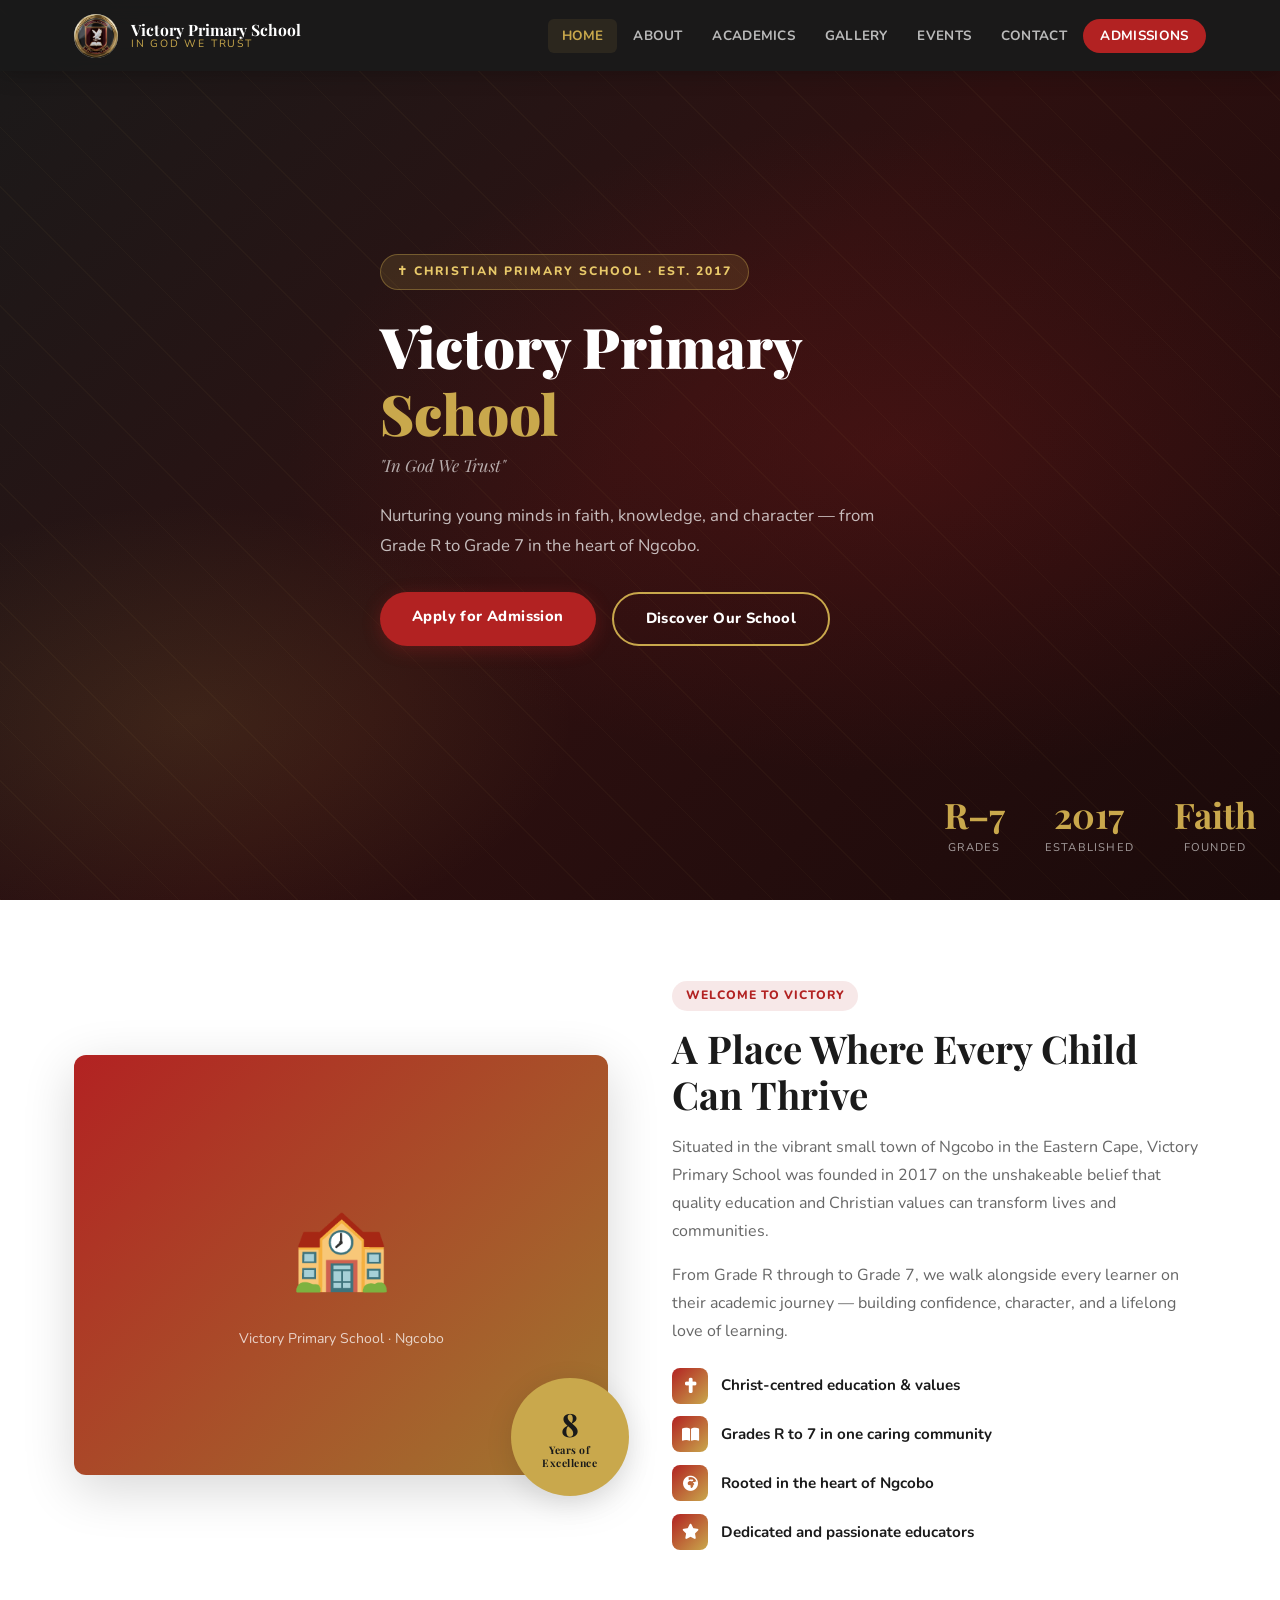
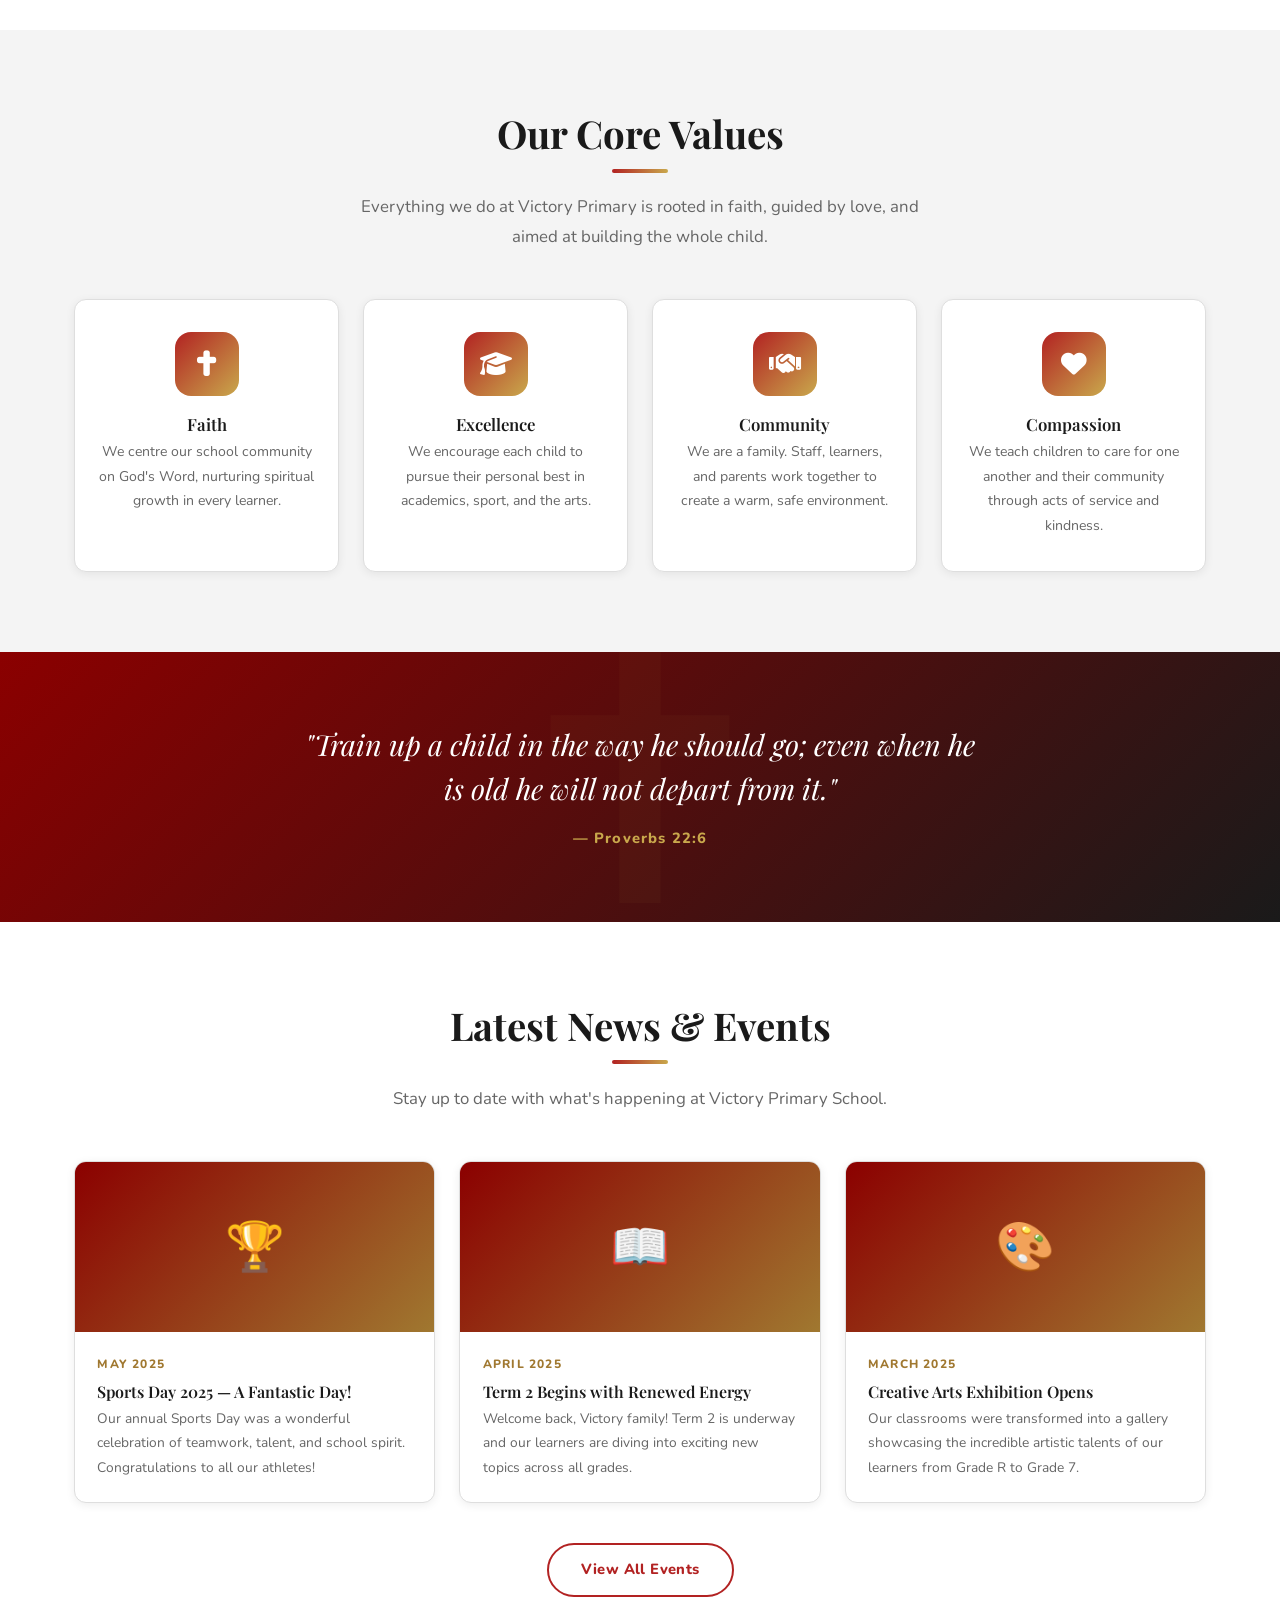
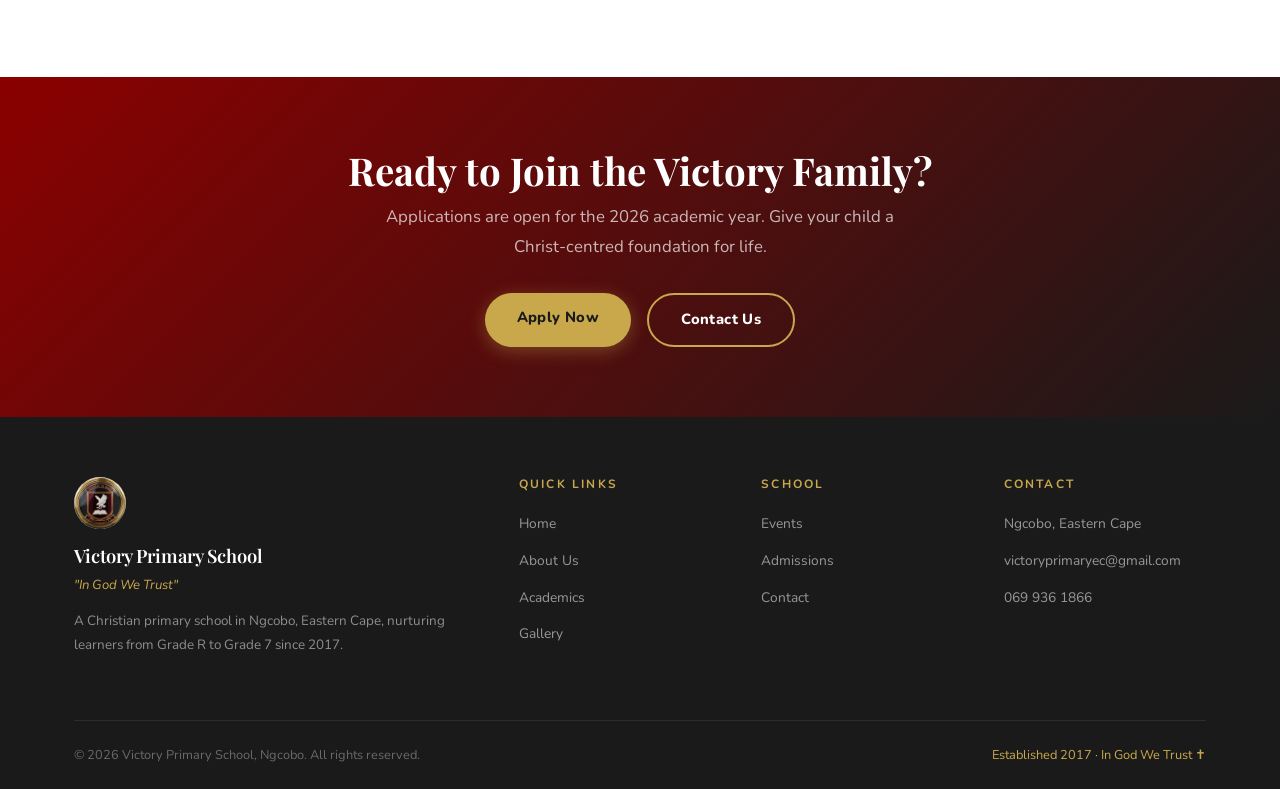
==== commit d2de0a7f: "number change" ====
--- a/index.html
+++ b/index.html
@@ -1,4 +1,4 @@
-<!doctype html>
+﻿<!doctype html>
 <html lang="en">
   <head>
     <meta charset="UTF-8" />
@@ -325,7 +325,7 @@
                   >victoryprimaryec@gmail.com</a
                 >
               </li>
-              <li><a href="tel:+27727884207">072 788 4207</a></li>
+              <li><a href="tel:+27699361866">069 936 1866</a></li>
             </ul>
           </div>
         </div>
--- a/styles.css
+++ b/styles.css
@@ -235,7 +235,7 @@
 ══════════════════════════════════════════ */
 .principal-section { display: grid; grid-template-columns: 270px 1fr; gap: 3rem; align-items: start; }
 .principal-card { background: var(--white); border-radius: var(--radius); padding: 2rem 1.5rem; text-align: center; box-shadow: var(--shadow-md); border-top: 4px solid var(--gold); }
-.principal-avatar { width: 110px; height: 110px; border-radius: 50%; margin: 0 auto 1rem; display: block; object-fit: cover; border: 3px solid var(--gold); box-shadow: 0 2px 10px rgba(0,0,0,.18); }
+.principal-avatar { width: 110px; height: 110px; border-radius: 50%; margin: 0 auto 1rem; display: block; object-fit: cover; object-position: top; border: 3px solid var(--gold); box-shadow: 0 2px 10px rgba(0,0,0,.18); }
 .principal-card h3  { color: var(--dark); margin-bottom: 0.2rem; }
 .principal-card .role { color: var(--red); font-size: 0.78rem; font-weight: 800; letter-spacing: 1.2px; text-transform: uppercase; }
 .principal-message blockquote { font-family: var(--font-display); font-size: 1.4rem; color: var(--red); font-style: italic; margin-bottom: 1.4rem; line-height: 1.45; }
@@ -249,7 +249,7 @@
 .team-grid  { display: grid; grid-template-columns: repeat(auto-fit, minmax(210px, 1fr)); gap: 1.5rem; }
 .team-card  { background: var(--white); border-radius: var(--radius); padding: 2rem 1.5rem; text-align: center; box-shadow: var(--shadow-sm); border: 1px solid var(--grey-mid); transition: all var(--transition); }
 .team-card:hover { transform: translateY(-4px); box-shadow: var(--shadow-md); }
-.team-avatar { width: 88px; height: 88px; border-radius: 50%; margin: 0 auto 1rem; display: block; object-fit: cover; border: 3px solid var(--gold); box-shadow: 0 2px 8px rgba(0,0,0,.15); }
+.team-avatar { width: 88px; height: 88px; border-radius: 50%; margin: 0 auto 1rem; display: block; object-fit: cover; object-position: top; border: 3px solid var(--gold); box-shadow: 0 2px 8px rgba(0,0,0,.15); }
 .team-card h4 { color: var(--dark); margin-bottom: 0.2rem; }
 .team-card .role { color: var(--red); font-size: 0.76rem; font-weight: 800; letter-spacing: 1px; text-transform: uppercase; }
 .history-timeline { position: relative; padding-left: 2rem; }
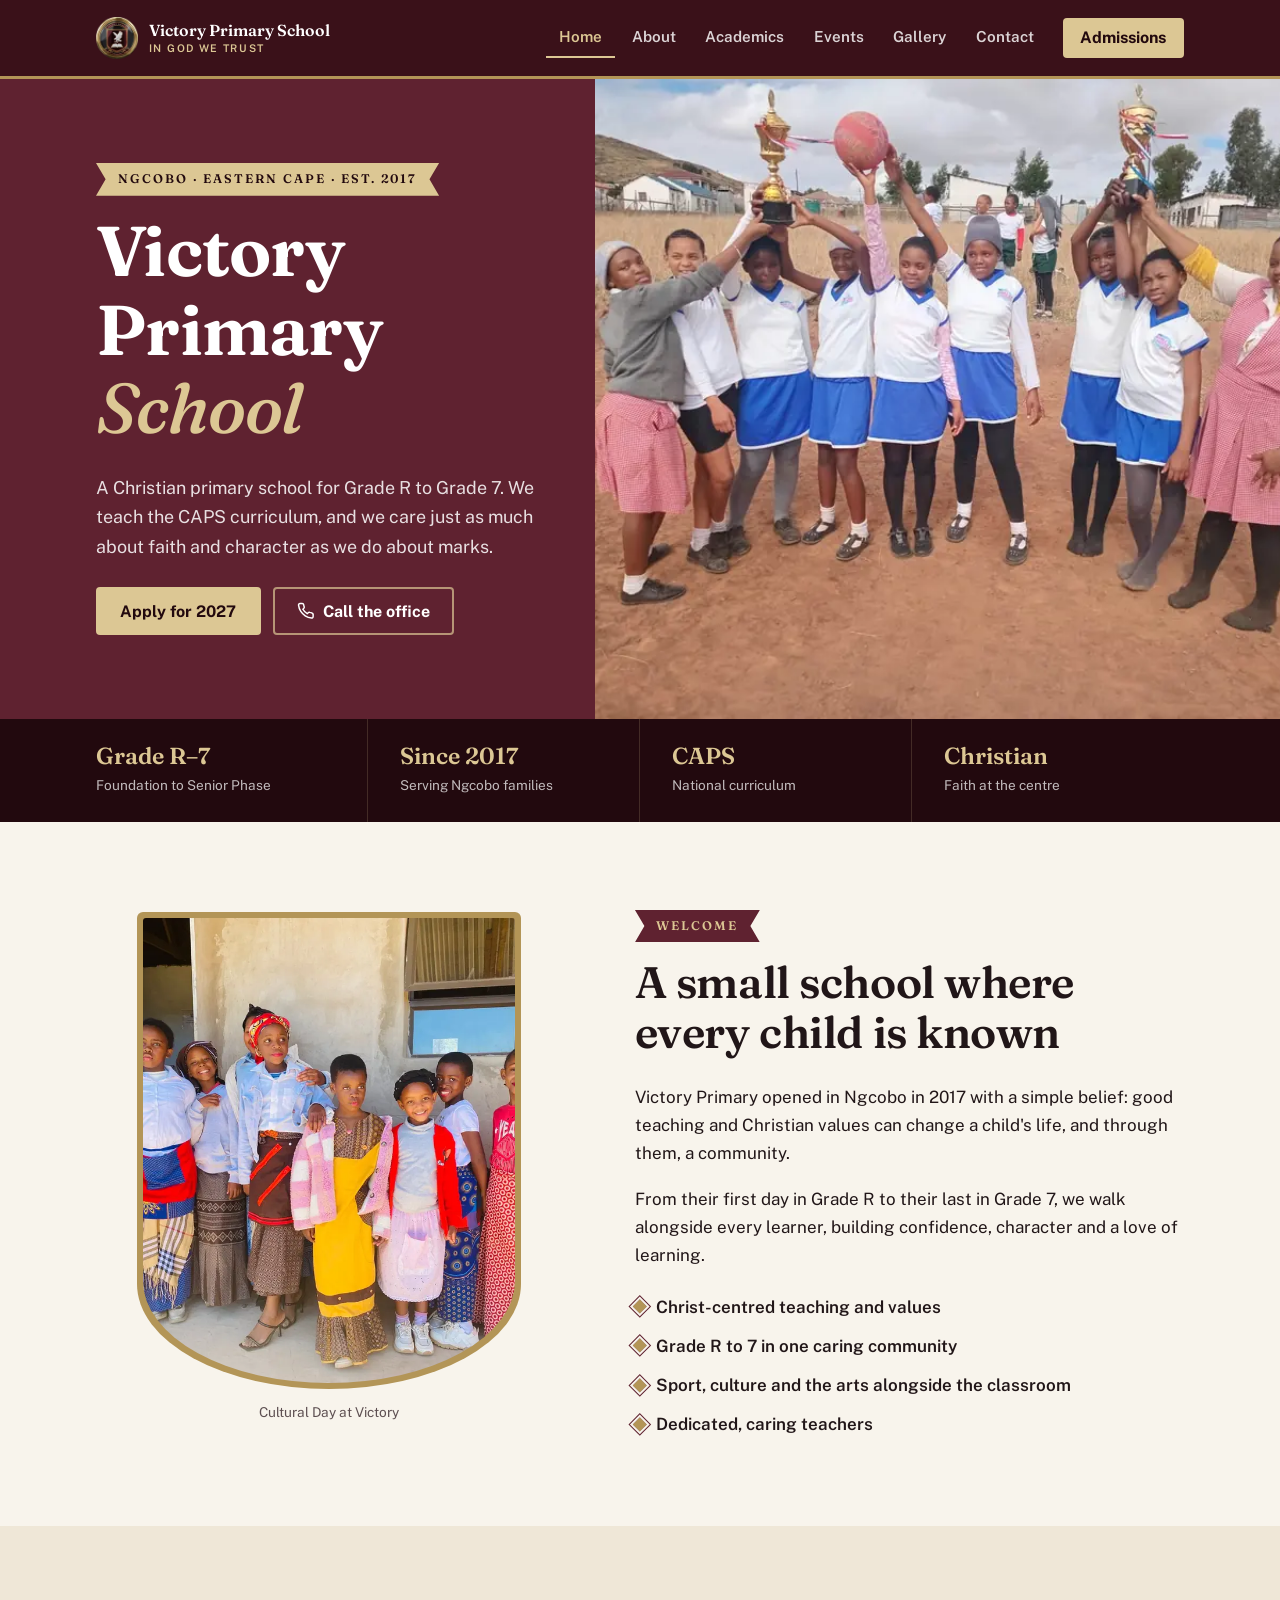
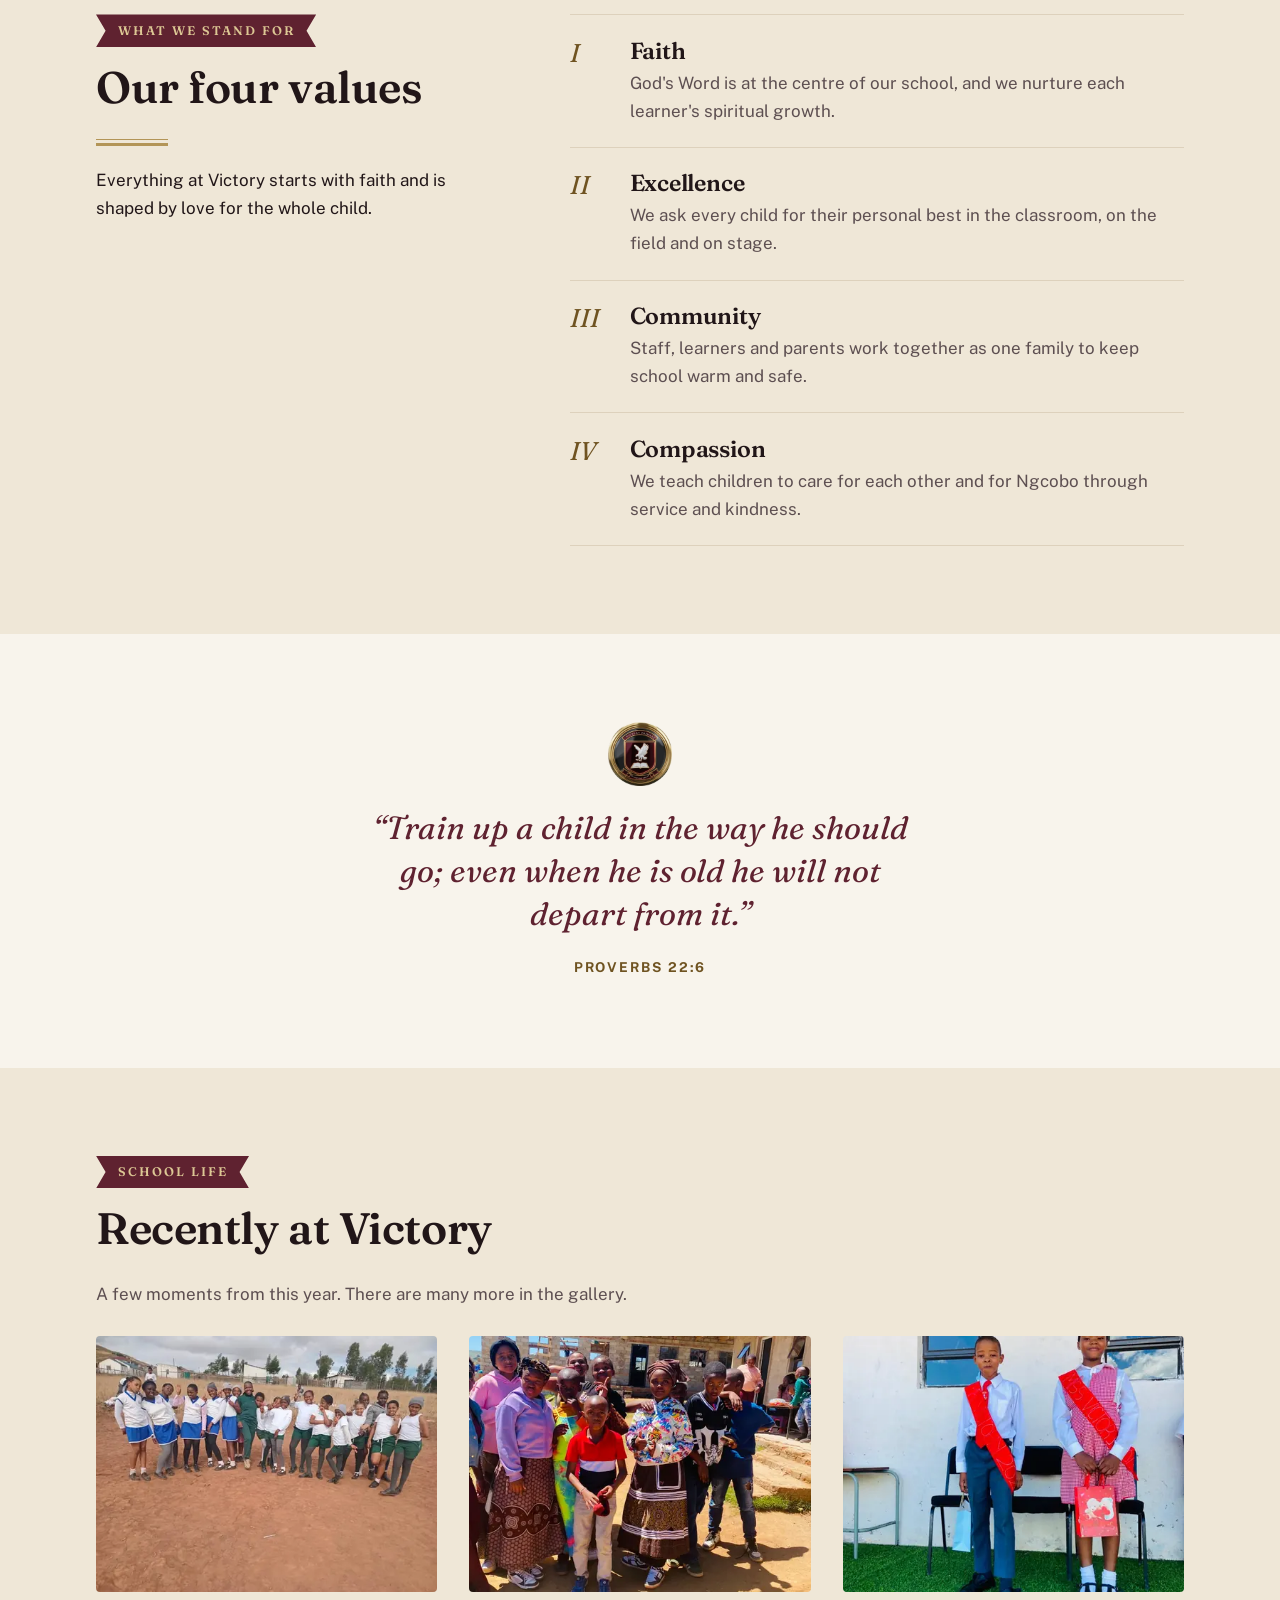
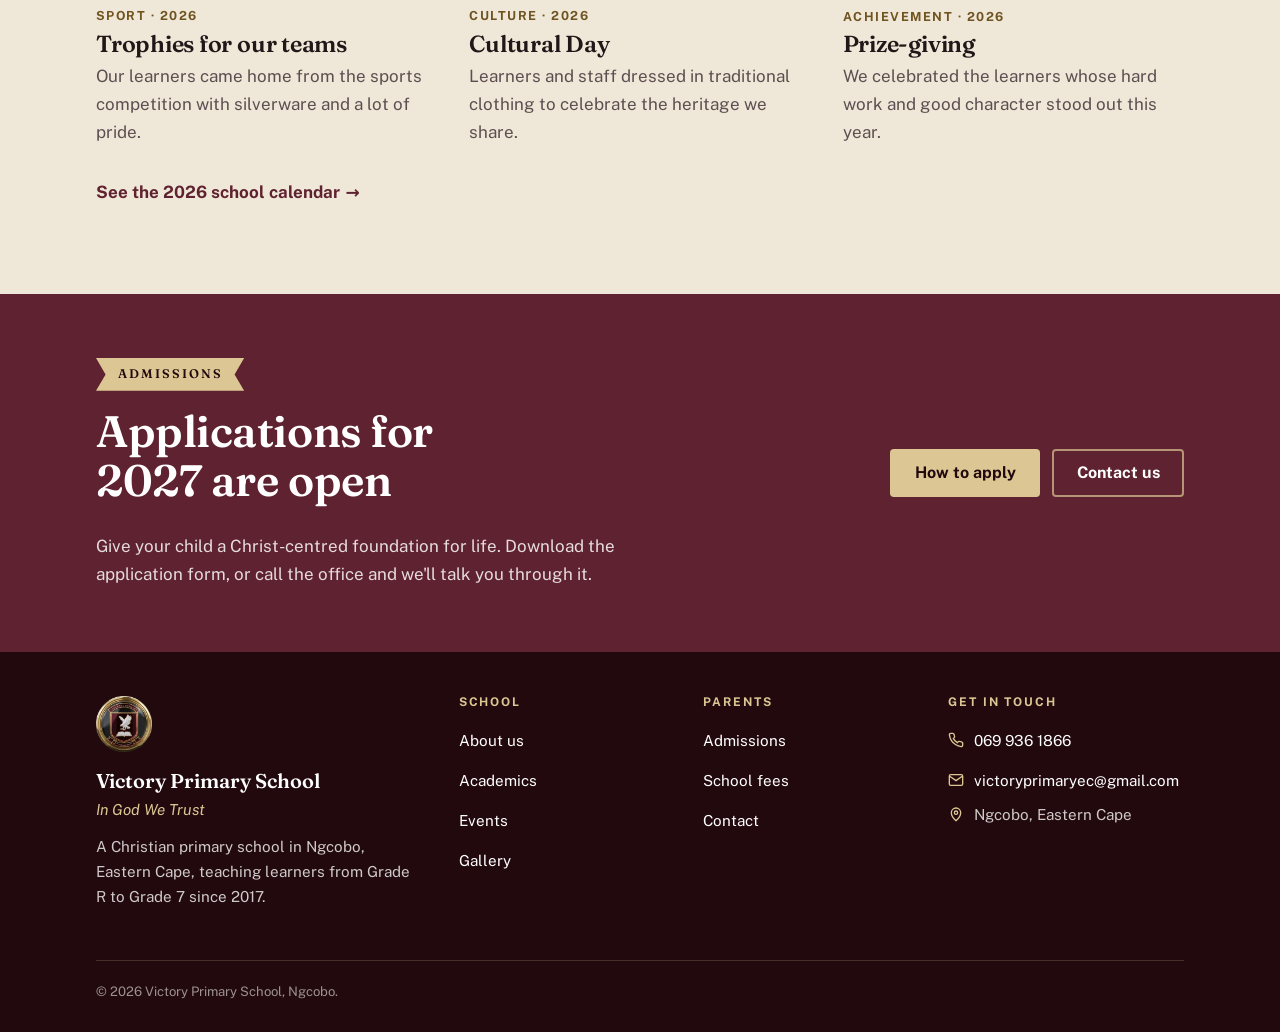
==== commit 877e9c22: "Redesign homepage around the school crest, mobile-first New crest-based design system (css/victory.c" ====
--- a/index.html
+++ b/index.html
@@ -1,347 +1,309 @@
-﻿<!doctype html>
+<!doctype html>
 <html lang="en">
   <head>
     <meta charset="UTF-8" />
     <meta name="viewport" content="width=device-width, initial-scale=1.0" />
-    <title>Victory Primary School</title>
-    <link rel="stylesheet" href="styles.css" />
-    <link
-      rel="stylesheet"
-      href="https://cdnjs.cloudflare.com/ajax/libs/font-awesome/6.5.1/css/all.min.css"
+    <title>Victory Primary School · Ngcobo, Eastern Cape</title>
+    <meta
+      name="description"
+      content="Victory Primary School is a Christian primary school in Ngcobo, Eastern Cape, teaching learners from Grade R to Grade 7 since 2017. 2027 applications are open."
     />
-    <link rel="icon" type="image/png" href="_images/favicon.png" />
-    <script src="favicon-round.js" defer></script>
+    <meta name="theme-color" content="#3a1119" />
+    <link rel="preload" href="/fonts/fraunces.woff2" as="font" type="font/woff2" crossorigin />
+    <link rel="preload" href="/fonts/public-sans-400.woff2" as="font" type="font/woff2" crossorigin />
+    <link rel="stylesheet" href="/css/victory.css" />
+    <link rel="icon" href="/favicon.ico" sizes="48x48" />
+    <link rel="icon" type="image/png" sizes="96x96" href="/favicon-96x96.png" />
+    <link rel="apple-touch-icon" sizes="180x180" href="/apple-touch-icon.png" />
+    <link rel="manifest" href="/site.webmanifest" />
   </head>
   <body>
-    <!-- ── NAVIGATION ─────────────────────────── -->
-    <nav>
-      <div class="nav-inner">
-        <a href="/" class="nav-brand">
-          <img
-            src="_images/logo (2).png"
-            alt="Victory Primary School"
-            class="nav-logo"
-          />
-          <div class="nav-name">
-            <span class="school">Victory Primary School</span>
-            <span class="tagline">In God We Trust</span>
-          </div>
+    <a class="skip-link" href="#main">Skip to content</a>
+
+    <header class="site-header">
+      <div class="wrap site-header__bar">
+        <a href="/" class="brand">
+          <img src="/_images/web/crest-96.webp" alt="" width="96" height="96" />
+          <span class="brand__name">
+            Victory Primary School
+            <span class="brand__motto">In God We Trust</span>
+          </span>
         </a>
-        <ul class="nav-links" id="navLinks">
-          <li><a href="/" class="active">Home</a></li>
-          <li><a href="/about">About</a></li>
-          <li><a href="/academics">Academics</a></li>
-          <li><a href="/gallery">Gallery</a></li>
-          <li><a href="/events">Events</a></li>
-          <li><a href="/contact">Contact</a></li>
-          <li><a href="/admissions" class="nav-cta">Admissions</a></li>
-        </ul>
-        <div class="nav-hamburger" id="hamburger" onclick="toggleNav()">
-          <span></span><span></span><span></span>
-        </div>
+        <button class="menu-toggle" aria-expanded="false" aria-controls="site-nav">
+          <span class="menu-toggle__icon" aria-hidden="true"></span>
+          <span class="menu-toggle__label">Menu</span>
+        </button>
+        <nav id="site-nav" class="site-nav" aria-label="Main">
+          <ul>
+            <li><a href="/" aria-current="page">Home</a></li>
+            <li><a href="/about">About</a></li>
+            <li><a href="/academics">Academics</a></li>
+            <li><a href="/events">Events</a></li>
+            <li><a href="/gallery">Gallery</a></li>
+            <li><a href="/contact">Contact</a></li>
+            <li><a href="/admissions" class="nav-apply">Admissions</a></li>
+          </ul>
+        </nav>
       </div>
-    </nav>
-
-    <!-- ── HERO ───────────────────────────────── -->
-    <section class="hero">
-      <div class="hero-pattern"></div>
-      <div class="container">
-        <div class="hero-content">
-          <div class="hero-badge">✝ Christian Primary School · Est. 2017</div>
-          <h1>Victory Primary<span>School</span></h1>
-          <p class="hero-motto">"In God We Trust"</p>
-          <p>
-            Nurturing young minds in faith, knowledge, and character — from
-            Grade R to Grade 7 in the heart of Ngcobo.
+    </header>
+
+    <main id="main">
+      <!-- Hero -->
+      <section class="hero">
+        <figure class="hero__photo" style="margin: 0">
+          <picture>
+            <source
+              type="image/webp"
+              srcset="/_images/web/hero-trophies-800.webp 800w, /_images/web/hero-trophies-1280.webp 1280w"
+              sizes="(min-width: 64em) 55vw, 100vw"
+            />
+            <img
+              src="/_images/web/hero-trophies-800.jpg"
+              srcset="/_images/web/hero-trophies-800.jpg 800w, /_images/web/hero-trophies-1280.jpg 1280w"
+              sizes="(min-width: 64em) 55vw, 100vw"
+              width="1280"
+              height="960"
+              alt="Victory learners holding two trophies and a ball high above their heads on the sports field"
+              fetchpriority="high"
+            />
+          </picture>
+        </figure>
+        <div class="hero__text">
+          <span class="ribbon">Ngcobo · Eastern Cape · Est. 2017</span>
+          <h1>Victory Primary <em>School</em></h1>
+          <p class="hero__lead">
+            A Christian primary school for Grade R to Grade 7. We teach the
+            CAPS curriculum, and we care just as much about faith and
+            character as we do about marks.
           </p>
-          <div class="hero-buttons">
-            <a href="/admissions" class="btn btn-primary"
-              >Apply for Admission</a
-            >
-            <a href="/about" class="btn btn-secondary"
-              >Discover Our School</a
-            >
-          </div>
-        </div>
+          <div class="btn-row">
+            <a href="/admissions" class="btn btn--gold">Apply for 2027</a>
+            <a href="tel:+27699361866" class="btn btn--line-light">
+              <svg viewBox="0 0 24 24" fill="none" stroke="currentColor" stroke-width="2" aria-hidden="true"><path d="M22 16.9v3a2 2 0 0 1-2.2 2 19.8 19.8 0 0 1-8.6-3.1 19.5 19.5 0 0 1-6-6A19.8 19.8 0 0 1 2.1 4.2 2 2 0 0 1 4.1 2h3a2 2 0 0 1 2 1.7c.1 1 .4 1.9.7 2.8a2 2 0 0 1-.5 2.1L8 9.9a16 16 0 0 0 6 6l1.3-1.3a2 2 0 0 1 2.1-.4c.9.3 1.8.6 2.8.7a2 2 0 0 1 1.7 2z"/></svg>
+              Call the office
+            </a>
+          </div>
+        </div>
+      </section>
+
+      <div class="facts-bar">
+      <ul class="facts wrap" aria-label="At a glance">
+        <li><strong>Grade R–7</strong><span>Foundation to Senior Phase</span></li>
+        <li><strong>Since 2017</strong><span>Serving Ngcobo families</span></li>
+        <li><strong>CAPS</strong><span>National curriculum</span></li>
+        <li><strong>Christian</strong><span>Faith at the centre</span></li>
+      </ul>
       </div>
-      <div class="hero-stats">
-        <div class="hero-stat">
-          <strong>R–7</strong>
-          <span>Grades</span>
-        </div>
-        <div class="hero-stat">
-          <strong>2017</strong>
-          <span>Established</span>
-        </div>
-        <div class="hero-stat">
-          <strong>Faith</strong>
-          <span>Founded</span>
-        </div>
-      </div>
-    </section>
-
-    <!-- ── WELCOME ────────────────────────────── -->
-    <section>
-      <div class="container">
-        <div class="welcome-grid">
-          <div class="welcome-image">
-            <div class="welcome-img-placeholder">
-              <div class="big-icon">🏫</div>
-              <p>Victory Primary School · Ngcobo</p>
-            </div>
-            <div class="welcome-badge">
-              <strong>8</strong>
-              <span>Years of<br />Excellence</span>
-            </div>
-          </div>
-          <div class="welcome-text">
-            <span class="tag">Welcome to Victory</span>
-            <h2>A Place Where Every Child Can Thrive</h2>
+
+      <!-- Welcome -->
+      <section class="section">
+        <div class="wrap welcome">
+          <div class="welcome__photo">
+            <figure class="shield-frame">
+              <picture>
+                <source
+                  type="image/webp"
+                  srcset="/_images/web/cultural-day-640.webp 640w, /_images/web/cultural-day-1200.webp 960w"
+                  sizes="(min-width: 64em) 24rem, 90vw"
+                />
+                <img
+                  src="/_images/web/cultural-day-640.jpg"
+                  srcset="/_images/web/cultural-day-640.jpg 640w, /_images/web/cultural-day-1200.jpg 960w"
+                  sizes="(min-width: 64em) 24rem, 90vw"
+                  width="960"
+                  height="1200"
+                  alt="A group of Victory learners in traditional dress on Cultural Day"
+                  loading="lazy"
+                />
+              </picture>
+            </figure>
+            <p class="photo-note">Cultural Day at Victory</p>
+          </div>
+          <div>
+            <span class="ribbon">Welcome</span>
+            <h2>A small school where every child is known</h2>
             <p>
-              Situated in the vibrant small town of Ngcobo in the Eastern Cape,
-              Victory Primary School was founded in 2017 on the unshakeable
-              belief that quality education and Christian values can transform
-              lives and communities.
+              Victory Primary opened in Ngcobo in 2017 with a simple belief:
+              good teaching and Christian values can change a child's life,
+              and through them, a community.
             </p>
             <p>
-              From Grade R through to Grade 7, we walk alongside every learner
-              on their academic journey — building confidence, character, and a
-              lifelong love of learning.
+              From their first day in Grade R to their last in Grade 7, we
+              walk alongside every learner, building confidence, character
+              and a love of learning.
             </p>
-            <div class="welcome-features">
-              <div class="feature-item">
-                <div class="feature-icon">
-                  <i class="fa-solid fa-cross"></i>
-                </div>
-                Christ-centred education &amp; values
-              </div>
-              <div class="feature-item">
-                <div class="feature-icon">
-                  <i class="fa-solid fa-book-open"></i>
-                </div>
-                Grades R to 7 in one caring community
-              </div>
-              <div class="feature-item">
-                <div class="feature-icon">
-                  <i class="fa-solid fa-earth-africa"></i>
-                </div>
-                Rooted in the heart of Ngcobo
-              </div>
-              <div class="feature-item">
-                <div class="feature-icon"><i class="fa-solid fa-star"></i></div>
-                Dedicated and passionate educators
-              </div>
-            </div>
-          </div>
-        </div>
-      </div>
-    </section>
-
-    <!-- ── CORE VALUES ────────────────────────── -->
-    <section class="bg-grey">
-      <div class="container">
-        <h2 class="section-title">Our Core Values</h2>
-        <div class="section-divider"></div>
-        <p class="section-subtitle">
-          Everything we do at Victory Primary is rooted in faith, guided by
-          love, and aimed at building the whole child.
-        </p>
-        <div class="values-grid">
-          <div class="value-card">
-            <div class="value-icon"><i class="fa-solid fa-cross"></i></div>
-            <h3>Faith</h3>
+            <ul class="checklist">
+              <li>Christ-centred teaching and values</li>
+              <li>Grade R to 7 in one caring community</li>
+              <li>Sport, culture and the arts alongside the classroom</li>
+              <li>Dedicated, caring teachers</li>
+            </ul>
+          </div>
+        </div>
+      </section>
+
+      <!-- Values -->
+      <section class="section section--tint">
+        <div class="wrap values-layout">
+          <div>
+            <span class="ribbon">What we stand for</span>
+            <h2>Our four values</h2>
+            <hr class="rim rim--short" />
+            <p>Everything at Victory starts with faith and is shaped by love for the whole child.</p>
+          </div>
+          <ol class="values">
+            <li>
+              <h3>Faith</h3>
+              <p>God's Word is at the centre of our school, and we nurture each learner's spiritual growth.</p>
+            </li>
+            <li>
+              <h3>Excellence</h3>
+              <p>We ask every child for their personal best in the classroom, on the field and on stage.</p>
+            </li>
+            <li>
+              <h3>Community</h3>
+              <p>Staff, learners and parents work together as one family to keep school warm and safe.</p>
+            </li>
+            <li>
+              <h3>Compassion</h3>
+              <p>We teach children to care for each other and for Ngcobo through service and kindness.</p>
+            </li>
+          </ol>
+        </div>
+      </section>
+
+      <!-- Scripture -->
+      <section class="section scripture">
+        <div class="wrap">
+          <img class="scripture__crest" src="/_images/web/crest-192.webp" alt="" width="192" height="192" loading="lazy" />
+          <blockquote>
+            <p>“Train up a child in the way he should go; even when he is old he will not depart from it.”</p>
+            <cite>Proverbs 22:6</cite>
+          </blockquote>
+        </div>
+      </section>
+
+      <!-- School life -->
+      <section class="section section--tint">
+        <div class="wrap">
+          <div class="section-head">
+            <span class="ribbon">School life</span>
+            <h2>Recently at Victory</h2>
+            <p>A few moments from this year. There are many more in the gallery.</p>
+          </div>
+          <div class="stories">
+            <article class="story">
+              <a href="/gallery">
+                <picture>
+                  <source type="image/webp" srcset="/_images/web/sports-day-480.webp 480w, /_images/web/sports-day-800.webp 800w" sizes="(min-width: 64em) 22rem, (min-width: 40em) 45vw, 90vw" />
+                  <img src="/_images/web/sports-day-480.jpg" srcset="/_images/web/sports-day-480.jpg 480w, /_images/web/sports-day-800.jpg 800w" sizes="(min-width: 64em) 22rem, (min-width: 40em) 45vw, 90vw" width="800" height="600" alt="Victory's sports teams gathered on the field with their trophies" loading="lazy" />
+                </picture>
+                <span class="story__meta">Sport · 2026</span>
+                <h3>Trophies for our teams</h3>
+                <p>Our learners came home from the sports competition with silverware and a lot of pride.</p>
+              </a>
+            </article>
+            <article class="story">
+              <a href="/gallery">
+                <picture>
+                  <source type="image/webp" srcset="/_images/web/cultural-day-2-480.webp 480w, /_images/web/cultural-day-2-800.webp 800w" sizes="(min-width: 64em) 22rem, (min-width: 40em) 45vw, 90vw" />
+                  <img src="/_images/web/cultural-day-2-480.jpg" srcset="/_images/web/cultural-day-2-480.jpg 480w, /_images/web/cultural-day-2-800.jpg 800w" sizes="(min-width: 64em) 22rem, (min-width: 40em) 45vw, 90vw" width="800" height="600" alt="Learners and teachers in traditional clothing outside the school buildings" loading="lazy" />
+                </picture>
+                <span class="story__meta">Culture · 2026</span>
+                <h3>Cultural Day</h3>
+                <p>Learners and staff dressed in traditional clothing to celebrate the heritage we share.</p>
+              </a>
+            </article>
+            <article class="story">
+              <a href="/gallery">
+                <picture>
+                  <source type="image/webp" srcset="/_images/web/prize-giving-480.webp 480w, /_images/web/prize-giving-800.webp 800w" sizes="(min-width: 64em) 22rem, (min-width: 40em) 45vw, 90vw" />
+                  <img src="/_images/web/prize-giving-480.jpg" srcset="/_images/web/prize-giving-480.jpg 480w, /_images/web/prize-giving-800.jpg 800w" sizes="(min-width: 64em) 22rem, (min-width: 40em) 45vw, 90vw" width="800" height="600" alt="Two learners wearing red award sashes at the prize-giving ceremony" loading="lazy" />
+                </picture>
+                <span class="story__meta">Achievement · 2026</span>
+                <h3>Prize-giving</h3>
+                <p>We celebrated the learners whose hard work and good character stood out this year.</p>
+              </a>
+            </article>
+          </div>
+          <div class="section-foot">
+            <a href="/events" class="link-arrow">See the 2026 school calendar</a>
+          </div>
+        </div>
+      </section>
+
+      <!-- Admissions -->
+      <section class="apply-band">
+        <div class="wrap">
+          <div>
+            <span class="ribbon ribbon--gold">Admissions</span>
+            <h2>Applications for 2027 are open</h2>
             <p>
-              We centre our school community on God's Word, nurturing spiritual
-              growth in every learner.
+              Give your child a Christ-centred foundation for life. Download the
+              application form, or call the office and we'll talk you through it.
             </p>
           </div>
-          <div class="value-card">
-            <div class="value-icon">
-              <i class="fa-solid fa-graduation-cap"></i>
-            </div>
-            <h3>Excellence</h3>
-            <p>
-              We encourage each child to pursue their personal best in
-              academics, sport, and the arts.
-            </p>
-          </div>
-          <div class="value-card">
-            <div class="value-icon"><i class="fa-solid fa-handshake"></i></div>
-            <h3>Community</h3>
-            <p>
-              We are a family. Staff, learners, and parents work together to
-              create a warm, safe environment.
-            </p>
-          </div>
-          <div class="value-card">
-            <div class="value-icon"><i class="fa-solid fa-heart"></i></div>
-            <h3>Compassion</h3>
-            <p>
-              We teach children to care for one another and their community
-              through acts of service and kindness.
-            </p>
-          </div>
-        </div>
-      </div>
-    </section>
-
-    <!-- ── SCRIPTURE BANNER ───────────────────── -->
-    <div class="scripture-banner">
-      <div class="container">
-        <blockquote>
-          "Train up a child in the way he should go; even when he is old he will
-          not depart from it."
-        </blockquote>
-        <cite>— Proverbs 22:6</cite>
-      </div>
-    </div>
-
-    <!-- ── NEWS & EVENTS PREVIEW ─────────────── -->
-    <section>
-      <div class="container">
-        <h2 class="section-title">Latest News &amp; Events</h2>
-        <div class="section-divider"></div>
-        <p class="section-subtitle">
-          Stay up to date with what's happening at Victory Primary School.
-        </p>
-        <div class="news-grid">
-          <div class="news-card">
-            <div class="news-img">🏆</div>
-            <div class="news-body">
-              <div class="news-date">May 2025</div>
-              <h3>Sports Day 2025 — A Fantastic Day!</h3>
-              <p>
-                Our annual Sports Day was a wonderful celebration of teamwork,
-                talent, and school spirit. Congratulations to all our athletes!
-              </p>
-            </div>
-          </div>
-          <div class="news-card">
-            <div class="news-img">📖</div>
-            <div class="news-body">
-              <div class="news-date">April 2025</div>
-              <h3>Term 2 Begins with Renewed Energy</h3>
-              <p>
-                Welcome back, Victory family! Term 2 is underway and our
-                learners are diving into exciting new topics across all grades.
-              </p>
-            </div>
-          </div>
-          <div class="news-card">
-            <div class="news-img">🎨</div>
-            <div class="news-body">
-              <div class="news-date">March 2025</div>
-              <h3>Creative Arts Exhibition Opens</h3>
-              <p>
-                Our classrooms were transformed into a gallery showcasing the
-                incredible artistic talents of our learners from Grade R to
-                Grade 7.
-              </p>
-            </div>
-          </div>
-        </div>
-        <div style="text-align: center; margin-top: 2.5rem">
-          <a href="/events" class="btn btn-outline-red">View All Events</a>
-        </div>
-      </div>
-    </section>
-
-    <!-- ── CTA BANNER ─────────────────────────── -->
-    <section
-      style="
-        background: linear-gradient(135deg, var(--red-dark), var(--dark));
-        padding: 70px 0;
-      "
-    >
-      <div class="container" style="text-align: center">
-        <h2 style="color: var(--white); margin-bottom: 0.6rem">
-          Ready to Join the Victory Family?
-        </h2>
-        <p
-          style="
-            color: rgba(255, 255, 255, 0.7);
-            max-width: 520px;
-            margin: 0 auto 2rem;
-            font-size: 1.05rem;
-          "
-        >
-          Applications are open for the 2026 academic year. Give your child a
-          Christ-centred foundation for life.
-        </p>
-        <div
-          style="
-            display: flex;
-            gap: 1rem;
-            justify-content: center;
-            flex-wrap: wrap;
-          "
-        >
-          <a href="/admissions" class="btn btn-gold">Apply Now</a>
-          <a href="/contact" class="btn btn-secondary">Contact Us</a>
-        </div>
-      </div>
-    </section>
-
-    <!-- ── FOOTER ─────────────────────────────── -->
-    <footer>
-      <div class="container">
+          <div class="btn-row">
+            <a href="/admissions" class="btn btn--gold">How to apply</a>
+            <a href="/contact" class="btn btn--line-light">Contact us</a>
+          </div>
+        </div>
+      </section>
+    </main>
+
+    <footer class="site-footer">
+      <div class="wrap">
         <div class="footer-grid">
           <div class="footer-brand">
-            <img
-              src="_images/logo (2).png"
-              alt="Victory Primary School"
-              class="footer-logo"
-            />
-            <h3>Victory Primary School</h3>
-            <span class="motto">"In God We Trust"</span>
-            <p>
-              A Christian primary school in Ngcobo, Eastern Cape, nurturing
+            <img src="/_images/web/crest-192.webp" alt="" width="192" height="192" loading="lazy" />
+            <strong>Victory Primary School</strong>
+            <em>In God We Trust</em>
+            <p style="margin-top: 0.75rem">
+              A Christian primary school in Ngcobo, Eastern Cape, teaching
               learners from Grade R to Grade 7 since 2017.
             </p>
           </div>
-          <div class="footer-col">
-            <h4>Quick Links</h4>
+          <div>
+            <h2>School</h2>
             <ul>
-              <li><a href="/">Home</a></li>
-              <li><a href="/about">About Us</a></li>
+              <li><a href="/about">About us</a></li>
               <li><a href="/academics">Academics</a></li>
+              <li><a href="/events">Events</a></li>
               <li><a href="/gallery">Gallery</a></li>
             </ul>
           </div>
-          <div class="footer-col">
-            <h4>School</h4>
+          <div>
+            <h2>Parents</h2>
             <ul>
-              <li><a href="/events">Events</a></li>
               <li><a href="/admissions">Admissions</a></li>
+              <li><a href="/admissions#fees">School fees</a></li>
               <li><a href="/contact">Contact</a></li>
             </ul>
           </div>
-          <div class="footer-col">
-            <h4>Contact</h4>
-            <ul>
-              <li><a href="#">Ngcobo, Eastern Cape</a></li>
+          <div>
+            <h2>Get in touch</h2>
+            <ul class="footer-contact">
               <li>
-                <a href="mailto:victoryprimaryec@gmail.com"
-                  >victoryprimaryec@gmail.com</a
-                >
+                <svg viewBox="0 0 24 24" fill="none" stroke="currentColor" stroke-width="2" aria-hidden="true"><path d="M22 16.9v3a2 2 0 0 1-2.2 2 19.8 19.8 0 0 1-8.6-3.1 19.5 19.5 0 0 1-6-6A19.8 19.8 0 0 1 2.1 4.2 2 2 0 0 1 4.1 2h3a2 2 0 0 1 2 1.7c.1 1 .4 1.9.7 2.8a2 2 0 0 1-.5 2.1L8 9.9a16 16 0 0 0 6 6l1.3-1.3a2 2 0 0 1 2.1-.4c.9.3 1.8.6 2.8.7a2 2 0 0 1 1.7 2z"/></svg>
+                <a href="tel:+27699361866">069 936 1866</a>
               </li>
-              <li><a href="tel:+27699361866">069 936 1866</a></li>
+              <li>
+                <svg viewBox="0 0 24 24" fill="none" stroke="currentColor" stroke-width="2" aria-hidden="true"><rect x="2" y="4" width="20" height="16" rx="2"/><path d="m22 6-10 7L2 6"/></svg>
+                <a href="mailto:victoryprimaryec@gmail.com">victoryprimaryec@gmail.com</a>
+              </li>
+              <li>
+                <svg viewBox="0 0 24 24" fill="none" stroke="currentColor" stroke-width="2" aria-hidden="true"><path d="M12 22s7-6.1 7-12a7 7 0 1 0-14 0c0 5.9 7 12 7 12z"/><circle cx="12" cy="10" r="2.5"/></svg>
+                <span>Ngcobo, Eastern Cape</span>
+              </li>
             </ul>
           </div>
         </div>
         <div class="footer-bottom">
-          <span
-            >© 2026 Victory Primary School, Ngcobo. All rights reserved.</span
-          >
-          <span class="love">Established 2017 · In God We Trust ✝</span>
+          <p>© 2026 Victory Primary School, Ngcobo.</p>
         </div>
       </div>
     </footer>
 
-    <script>
-      function toggleNav() {
-        document.getElementById("navLinks").classList.toggle("open");
-      }
-    </script>
+    <script src="/js/site.js" defer></script>
   </body>
 </html>
--- a/css/victory.css
+++ b/css/victory.css
@@ -0,0 +1,423 @@
+/* ==========================================================================
+   Victory Primary School — design system
+   Built from the school crest: maroon shield, gold rim, the ribbon that
+   carries "In God We Trust". Mobile-first: base styles are for phones,
+   larger screens are layered on with min-width queries.
+   ========================================================================== */
+
+/* ---- Fonts (self-hosted, so they load fast and never depend on Google) -- */
+@font-face {
+  font-family: "Fraunces";
+  src: url("../fonts/fraunces.woff2") format("woff2");
+  font-weight: 300 900;
+  font-style: normal;
+  font-display: swap;
+}
+@font-face {
+  font-family: "Fraunces";
+  src: url("../fonts/fraunces-italic.woff2") format("woff2");
+  font-weight: 300 900;
+  font-style: italic;
+  font-display: swap;
+}
+@font-face {
+  font-family: "Public Sans";
+  src: url("../fonts/public-sans-400.woff2") format("woff2");
+  font-weight: 400;
+  font-display: swap;
+}
+@font-face {
+  font-family: "Public Sans";
+  src: url("../fonts/public-sans-400-italic.woff2") format("woff2");
+  font-weight: 400;
+  font-style: italic;
+  font-display: swap;
+}
+@font-face {
+  font-family: "Public Sans";
+  src: url("../fonts/public-sans-600.woff2") format("woff2");
+  font-weight: 600;
+  font-display: swap;
+}
+@font-face {
+  font-family: "Public Sans";
+  src: url("../fonts/public-sans-700.woff2") format("woff2");
+  font-weight: 700;
+  font-display: swap;
+}
+
+/* ---- Tokens ------------------------------------------------------------- */
+:root {
+  /* Sampled from the crest */
+  --maroon: #5f2230;       /* ribbon and shield border */
+  --maroon-deep: #3a1119;  /* header, footer */
+  --shield: #22090e;       /* darkest shield fill */
+  --gold: #b39557;         /* coin rim */
+  --gold-light: #dcc794;   /* gold on dark backgrounds */
+  --gold-ink: #6f5321;     /* gold for text on light backgrounds */
+
+  --paper: #f8f4ec;        /* warm off-white, like the crest's book pages */
+  --paper-2: #efe7d7;
+  --white: #ffffff;
+  --ink: #211618;
+  --muted: #5d4f51;
+  --line: #ddd1bc;
+
+  --font-display: "Fraunces", Georgia, "Times New Roman", serif;
+  --font-body: "Public Sans", system-ui, -apple-system, "Segoe UI", Roboto, sans-serif;
+
+  --gutter: 1.25rem;
+  --max: 72rem;
+  --radius: 4px;
+  --header-h: 4rem;
+}
+
+/* ---- Base ---------------------------------------------------------------- */
+*, *::before, *::after { box-sizing: border-box; }
+html { -webkit-text-size-adjust: 100%; scroll-padding-top: calc(var(--header-h) + 1rem); }
+body {
+  margin: 0;
+  background: var(--paper);
+  color: var(--ink);
+  font-family: var(--font-body);
+  font-size: 1.0625rem;
+  line-height: 1.65;
+  -webkit-font-smoothing: antialiased;
+}
+img { max-width: 100%; height: auto; display: block; }
+a { color: var(--maroon); text-underline-offset: 0.18em; }
+a:hover { color: var(--shield); }
+:focus-visible { outline: 3px solid var(--gold); outline-offset: 2px; }
+
+h1, h2, h3, h4 {
+  font-family: var(--font-display);
+  font-weight: 600;
+  line-height: 1.12;
+  letter-spacing: -0.01em;
+  margin: 0 0 0.6em;
+  text-wrap: balance;
+  font-variation-settings: "SOFT" 30;
+}
+h1 { font-size: clamp(2.3rem, 9vw, 4.4rem); font-weight: 650; }
+h2 { font-size: clamp(1.75rem, 6vw, 2.75rem); }
+h3 { font-size: clamp(1.2rem, 4vw, 1.45rem); }
+p  { margin: 0 0 1em; max-width: 62ch; }
+
+.wrap { width: 100%; max-width: var(--max); margin-inline: auto; padding-inline: var(--gutter); }
+.section { padding-block: 3.5rem; }
+.section--tint { background: var(--paper-2); }
+.visually-hidden {
+  position: absolute !important; width: 1px; height: 1px; padding: 0; margin: -1px;
+  overflow: hidden; clip: rect(0 0 0 0); white-space: nowrap; border: 0;
+}
+.skip-link {
+  position: absolute; left: 0.75rem; top: -3rem; z-index: 200;
+  background: var(--gold-light); color: var(--shield); padding: 0.6rem 1rem; font-weight: 700;
+}
+.skip-link:focus { top: 0.75rem; }
+
+/* ---- Crest motifs -------------------------------------------------------- */
+
+/* The ribbon: echoes the banner on the badge. Used as a section label. */
+.ribbon {
+  display: inline-block;
+  position: relative;
+  background: var(--maroon);
+  color: var(--gold-light);
+  font-family: var(--font-display);
+  font-size: 0.78rem;
+  font-weight: 600;
+  letter-spacing: 0.16em;
+  text-transform: uppercase;
+  padding: 0.38rem 1.35rem;
+  margin-bottom: 1rem;
+  clip-path: polygon(0 0, 100% 0, calc(100% - 0.6rem) 50%, 100% 100%, 0 100%, 0.6rem 50%);
+}
+.ribbon--gold { background: var(--gold-light); color: var(--shield); }
+
+/* The rim: a thin-and-thick gold rule, like the edge of the coin. */
+.rim {
+  height: 7px; border: 0; margin: 0;
+  background:
+    linear-gradient(var(--gold), var(--gold)) top / 100% 1px no-repeat,
+    linear-gradient(var(--gold), var(--gold)) bottom / 100% 3px no-repeat;
+}
+.rim--short { width: 4.5rem; margin-block: 0 1.25rem; }
+
+/* ---- Buttons ------------------------------------------------------------- */
+.btn {
+  display: inline-flex; align-items: center; justify-content: center; gap: 0.5rem;
+  min-height: 3rem;
+  padding: 0.75rem 1.4rem;
+  border: 2px solid transparent;
+  border-radius: var(--radius);
+  font: 700 1rem/1.2 var(--font-body);
+  text-decoration: none;
+  cursor: pointer;
+  transition: background-color 0.15s, color 0.15s, border-color 0.15s;
+}
+.btn svg { width: 1.1em; height: 1.1em; flex: none; }
+.btn--gold { background: var(--gold-light); color: var(--shield); }
+.btn--gold:hover { background: var(--white); color: var(--shield); }
+.btn--maroon { background: var(--maroon); color: var(--white); }
+.btn--maroon:hover { background: var(--shield); color: var(--white); }
+.btn--line-light { border-color: rgba(220, 199, 148, 0.7); color: var(--white); }
+.btn--line-light:hover { border-color: var(--gold-light); background: rgba(255, 255, 255, 0.08); color: var(--white); }
+.btn--line { border-color: var(--maroon); color: var(--maroon); }
+.btn--line:hover { background: var(--maroon); color: var(--white); }
+.btn-row { display: flex; flex-direction: column; gap: 0.75rem; }
+
+.link-arrow {
+  display: inline-flex; align-items: center; gap: 0.35rem;
+  font-weight: 700; text-decoration: none; color: var(--maroon);
+}
+.link-arrow::after { content: "→"; transition: transform 0.15s; }
+.link-arrow:hover::after { transform: translateX(3px); }
+
+/* ---- Header -------------------------------------------------------------- */
+.site-header {
+  position: sticky; top: 0; z-index: 100;
+  background: var(--maroon-deep);
+  color: var(--white);
+  border-bottom: 3px solid var(--gold);
+}
+.site-header__bar {
+  display: flex; align-items: center; justify-content: space-between; gap: 1rem;
+  height: var(--header-h);
+}
+.brand { display: flex; align-items: center; gap: 0.7rem; text-decoration: none; color: var(--white); min-width: 0; }
+.brand:hover { color: var(--white); }
+.brand img { width: 2.6rem; height: 2.6rem; flex: none; }
+.brand__name { font-family: var(--font-display); font-weight: 600; font-size: 1rem; line-height: 1.1; }
+.brand__motto {
+  display: block; font-family: var(--font-body); font-size: 0.66rem; font-weight: 600;
+  letter-spacing: 0.16em; text-transform: uppercase; color: var(--gold-light); margin-top: 0.2rem;
+}
+
+.menu-toggle {
+  display: inline-flex; align-items: center; gap: 0.5rem;
+  min-height: 2.75rem; padding: 0 0.9rem;
+  background: transparent; color: var(--white);
+  border: 1px solid rgba(220, 199, 148, 0.5); border-radius: var(--radius);
+  font: 600 0.9rem var(--font-body); cursor: pointer;
+}
+.menu-toggle__icon, .menu-toggle__icon::before, .menu-toggle__icon::after {
+  display: block; width: 18px; height: 2px; background: currentColor; position: relative; transition: transform 0.2s;
+}
+.menu-toggle__icon::before, .menu-toggle__icon::after { content: ""; position: absolute; left: 0; }
+.menu-toggle__icon::before { top: -6px; }
+.menu-toggle__icon::after { top: 6px; }
+.menu-toggle[aria-expanded="true"] .menu-toggle__icon { background: transparent; }
+.menu-toggle[aria-expanded="true"] .menu-toggle__icon::before { transform: translateY(6px) rotate(45deg); }
+.menu-toggle[aria-expanded="true"] .menu-toggle__icon::after { transform: translateY(-6px) rotate(-45deg); }
+
+/* Phone menu: a full-width panel under the header */
+.site-nav {
+  display: none;
+  position: absolute; left: 0; right: 0; top: 100%;
+  background: var(--maroon-deep);
+  border-bottom: 3px solid var(--gold);
+  max-height: calc(100vh - var(--header-h));
+  max-height: calc(100dvh - var(--header-h));
+  overflow-y: auto;
+}
+.site-nav.is-open { display: block; }
+.site-nav ul { list-style: none; margin: 0; padding: 0.5rem var(--gutter) 1.25rem; }
+.site-nav li + li { border-top: 1px solid rgba(220, 199, 148, 0.18); }
+.site-nav a {
+  display: flex; align-items: center; justify-content: space-between;
+  min-height: 3.25rem;
+  color: var(--white); text-decoration: none;
+  font-family: var(--font-display); font-size: 1.3rem; font-weight: 500;
+}
+.site-nav a[aria-current="page"] { color: var(--gold-light); }
+.site-nav a[aria-current="page"]::after { content: ""; width: 0.5rem; height: 0.5rem; border-radius: 50%; background: var(--gold-light); }
+.site-nav .nav-apply {
+  margin-top: 0.75rem; justify-content: center;
+  background: var(--gold-light); color: var(--shield);
+  font-family: var(--font-body); font-size: 1rem; font-weight: 700; border-radius: var(--radius);
+}
+.site-nav li:has(.nav-apply) { border-top: 0; }
+body.nav-open { overflow: hidden; }
+
+/* ---- Hero ---------------------------------------------------------------- */
+.hero { background: var(--maroon); color: var(--white); }
+.hero__photo { position: relative; }
+.hero__photo img { width: 100%; aspect-ratio: 4 / 3; object-fit: cover; object-position: 50% 30%; }
+.hero__photo figcaption {
+  position: absolute; left: var(--gutter); bottom: 0.75rem;
+  font-size: 0.78rem; color: var(--white);
+  background: rgba(34, 9, 14, 0.72); padding: 0.25rem 0.6rem; border-radius: var(--radius);
+}
+.hero__text { padding: 2rem var(--gutter) 2.5rem; }
+.hero__text .ribbon { background: var(--gold-light); color: var(--shield); }
+.hero h1 { color: var(--white); margin-bottom: 0.35em; }
+.hero h1 em { font-style: italic; font-weight: 500; color: var(--gold-light); }
+.hero__lead { font-size: 1.12rem; color: rgba(255, 255, 255, 0.86); margin-bottom: 1.6rem; }
+
+/* ---- Facts strip --------------------------------------------------------- */
+.facts {
+  display: grid; grid-template-columns: 1fr 1fr;
+  margin: 0 auto; padding: 0; list-style: none;
+  color: var(--white);
+}
+.facts-bar { background: var(--shield); }
+.facts li { padding: 1.1rem var(--gutter); border-top: 1px solid rgba(220, 199, 148, 0.18); }
+.facts li:nth-child(odd) { border-right: 1px solid rgba(220, 199, 148, 0.18); }
+.facts strong { display: block; font-family: var(--font-display); font-size: 1.45rem; font-weight: 600; color: var(--gold-light); line-height: 1.15; }
+.facts span { font-size: 0.85rem; color: rgba(255, 255, 255, 0.72); }
+
+/* ---- Welcome ------------------------------------------------------------- */
+.welcome { display: grid; gap: 2rem; }
+.shield-frame {
+  margin: 0;
+  max-width: 24rem;
+  padding: 6px;
+  background: var(--gold);
+  border-radius: 6px 6px 50% 50% / 6px 6px 22% 22%;
+}
+.shield-frame img {
+  width: 100%; aspect-ratio: 4 / 5; object-fit: cover;
+  border-radius: 3px 3px 50% 50% / 3px 3px 22% 22%;
+}
+.shield-frame figcaption { display: none; }
+.photo-note { font-size: 0.85rem; color: var(--muted); margin-top: 0.75rem; max-width: 24rem; text-align: center; }
+.checklist { list-style: none; padding: 0; margin: 1.5rem 0 0; display: grid; gap: 0.7rem; }
+.checklist li { display: flex; gap: 0.75rem; align-items: baseline; font-weight: 600; }
+.checklist li::before {
+  content: ""; flex: none; width: 0.6rem; height: 0.6rem; transform: translateY(-0.1em) rotate(45deg);
+  background: var(--gold); outline: 2px solid var(--paper); box-shadow: 0 0 0 3px var(--maroon);
+}
+
+/* ---- Values (numbered, no icon boxes) ----------------------------------- */
+.values { list-style: none; margin: 2rem 0 0; padding: 0; display: grid; gap: 0; counter-reset: v; }
+.values li { padding: 1.4rem 0; border-top: 1px solid var(--line); display: grid; grid-template-columns: 3rem 1fr; gap: 0 0.75rem; counter-increment: v; }
+.values li:last-child { border-bottom: 1px solid var(--line); }
+.values li::before {
+  content: counter(v, upper-roman);
+  grid-row: span 2;
+  font-family: var(--font-display); font-style: italic; font-size: 1.6rem; color: var(--gold-ink); line-height: 1.2;
+}
+.values h3 { margin-bottom: 0.3rem; }
+.values p { margin: 0; color: var(--muted); }
+
+/* ---- Scripture ----------------------------------------------------------- */
+.scripture { text-align: center; }
+.scripture__crest { width: 4rem; height: 4rem; margin: 0 auto 1.25rem; }
+.scripture blockquote { margin: 0 auto; max-width: 34rem; }
+.scripture blockquote p {
+  font-family: var(--font-display); font-style: italic; font-weight: 400;
+  font-size: clamp(1.35rem, 5vw, 2rem); line-height: 1.35; color: var(--maroon); margin: 0 auto 1rem;
+}
+.scripture cite { font-style: normal; font-size: 0.85rem; font-weight: 700; letter-spacing: 0.14em; text-transform: uppercase; color: var(--gold-ink); }
+
+/* ---- School life stories ------------------------------------------------- */
+.section-head { margin-bottom: 1.75rem; }
+.section-head p { color: var(--muted); }
+.stories { display: grid; gap: 1.75rem; }
+.story { margin: 0; }
+.story a { color: inherit; text-decoration: none; display: block; }
+.story img { width: 100%; aspect-ratio: 4 / 3; object-fit: cover; border-radius: var(--radius); }
+.story__meta {
+  display: block; margin: 0.9rem 0 0.25rem;
+  font-size: 0.78rem; font-weight: 700; letter-spacing: 0.12em; text-transform: uppercase; color: var(--gold-ink);
+}
+.story h3 { margin-bottom: 0.3rem; }
+.story p { color: var(--muted); margin: 0; }
+.story a:hover h3 { color: var(--maroon); text-decoration: underline; text-decoration-thickness: 2px; text-underline-offset: 0.15em; }
+.section-foot { margin-top: 2rem; }
+
+/* ---- Admissions band ----------------------------------------------------- */
+.apply-band { background: var(--maroon); color: var(--white); }
+.apply-band .wrap { padding-block: 3rem; }
+.apply-band h2 { color: var(--white); }
+.apply-band p { color: rgba(255, 255, 255, 0.84); }
+
+/* ---- Footer -------------------------------------------------------------- */
+.site-footer { background: var(--shield); color: rgba(255, 255, 255, 0.78); font-size: 0.95rem; }
+.site-footer .wrap { padding-block: 2.75rem 1.5rem; }
+.site-footer a { color: var(--white); text-decoration: none; }
+.site-footer a:hover { color: var(--gold-light); text-decoration: underline; }
+.footer-grid { display: grid; gap: 2rem; }
+.footer-brand img { width: 3.5rem; height: 3.5rem; margin-bottom: 0.75rem; }
+.footer-brand strong { display: block; font-family: var(--font-display); font-size: 1.25rem; font-weight: 600; color: var(--white); }
+.footer-brand em { color: var(--gold-light); }
+.site-footer h2 {
+  font-family: var(--font-body); font-size: 0.75rem; font-weight: 700; letter-spacing: 0.16em;
+  text-transform: uppercase; color: var(--gold-light); margin-bottom: 0.75rem;
+}
+.site-footer ul { list-style: none; padding: 0; margin: 0; display: grid; gap: 0.15rem; }
+.site-footer li a { display: inline-block; padding-block: 0.4rem; }
+.footer-contact li { display: flex; gap: 0.6rem; align-items: center; }
+.footer-contact svg { width: 1rem; height: 1rem; flex: none; color: var(--gold-light); }
+.footer-bottom {
+  margin-top: 2.25rem; padding-top: 1.25rem; border-top: 1px solid rgba(220, 199, 148, 0.2);
+  font-size: 0.82rem; color: rgba(255, 255, 255, 0.55);
+}
+.footer-bottom p { margin: 0 0 0.3rem; max-width: none; }
+
+/* ==========================================================================
+   Larger screens
+   ========================================================================== */
+@media (min-width: 40em) {
+  :root { --gutter: 2rem; }
+  .btn-row { flex-direction: row; flex-wrap: wrap; }
+  .facts { grid-template-columns: repeat(4, 1fr); }
+  .facts li { border-top: 0; border-right: 1px solid rgba(220, 199, 148, 0.18); }
+  .facts li:last-child { border-right: 0; }
+  .stories { grid-template-columns: repeat(2, 1fr); }
+  .footer-grid { grid-template-columns: 1.4fr 1fr 1fr; }
+}
+
+@media (min-width: 64em) {
+  :root { --header-h: 4.75rem; }
+  body { font-size: 1.0625rem; }
+  .section { padding-block: 5.5rem; }
+
+  /* Desktop nav sits inline */
+  .menu-toggle { display: none; }
+  .site-nav { display: block; position: static; background: none; border: 0; max-height: none; overflow: visible; }
+  .site-nav ul { display: flex; align-items: center; gap: 0.25rem; padding: 0; }
+  .site-nav li + li { border-top: 0; }
+  .site-nav a {
+    min-height: 2.5rem; padding: 0 0.8rem;
+    font-family: var(--font-body); font-size: 0.95rem; font-weight: 600;
+    color: rgba(255, 255, 255, 0.82);
+    border-bottom: 2px solid transparent;
+  }
+  .site-nav a:hover { color: var(--white); border-bottom-color: rgba(220, 199, 148, 0.6); }
+  .site-nav a[aria-current="page"] { color: var(--gold-light); border-bottom-color: var(--gold-light); }
+  .site-nav a[aria-current="page"]::after { display: none; }
+  .site-nav .nav-apply { margin: 0 0 0 0.75rem; padding: 0 1.1rem; border-bottom: 0; }
+  .site-nav .nav-apply:hover { background: var(--white); color: var(--shield); border-bottom: 0; }
+  body.nav-open { overflow: auto; }
+
+  .hero { display: grid; grid-template-columns: 1fr 1.15fr; min-height: min(40rem, calc(100vh - var(--header-h) - 6rem)); }
+  .hero__text {
+    order: -1; align-self: center;
+    padding: 4rem 3rem 4rem max(var(--gutter), calc((100vw - var(--max)) / 2 + var(--gutter)));
+  }
+  .hero__photo img { height: 100%; aspect-ratio: auto; }
+  .facts { padding-inline: var(--gutter); }
+  .facts li { padding: 1.5rem 2rem; }
+  .facts li:first-child { padding-left: 0; }
+
+  .welcome { grid-template-columns: 0.85fr 1fr; gap: 4.5rem; align-items: center; }
+  .welcome__photo { justify-self: center; }
+
+  .values-layout { display: grid; grid-template-columns: 0.8fr 1.2fr; gap: 4rem; align-items: start; }
+  .values { margin-top: 0; }
+
+  .stories { grid-template-columns: repeat(3, 1fr); gap: 2rem; }
+
+  .apply-band .wrap { display: flex; align-items: center; justify-content: space-between; gap: 3rem; padding-block: 4rem; }
+  .apply-band .wrap > div:first-child { max-width: 36rem; }
+  .apply-band p { margin-bottom: 0; }
+  .apply-band .btn-row { flex: none; }
+
+  .footer-grid { grid-template-columns: 1.6fr 1fr 1fr 1.2fr; gap: 3rem; }
+}
+
+@media (prefers-reduced-motion: reduce) {
+  *, *::before, *::after { transition: none !important; animation: none !important; }
+}
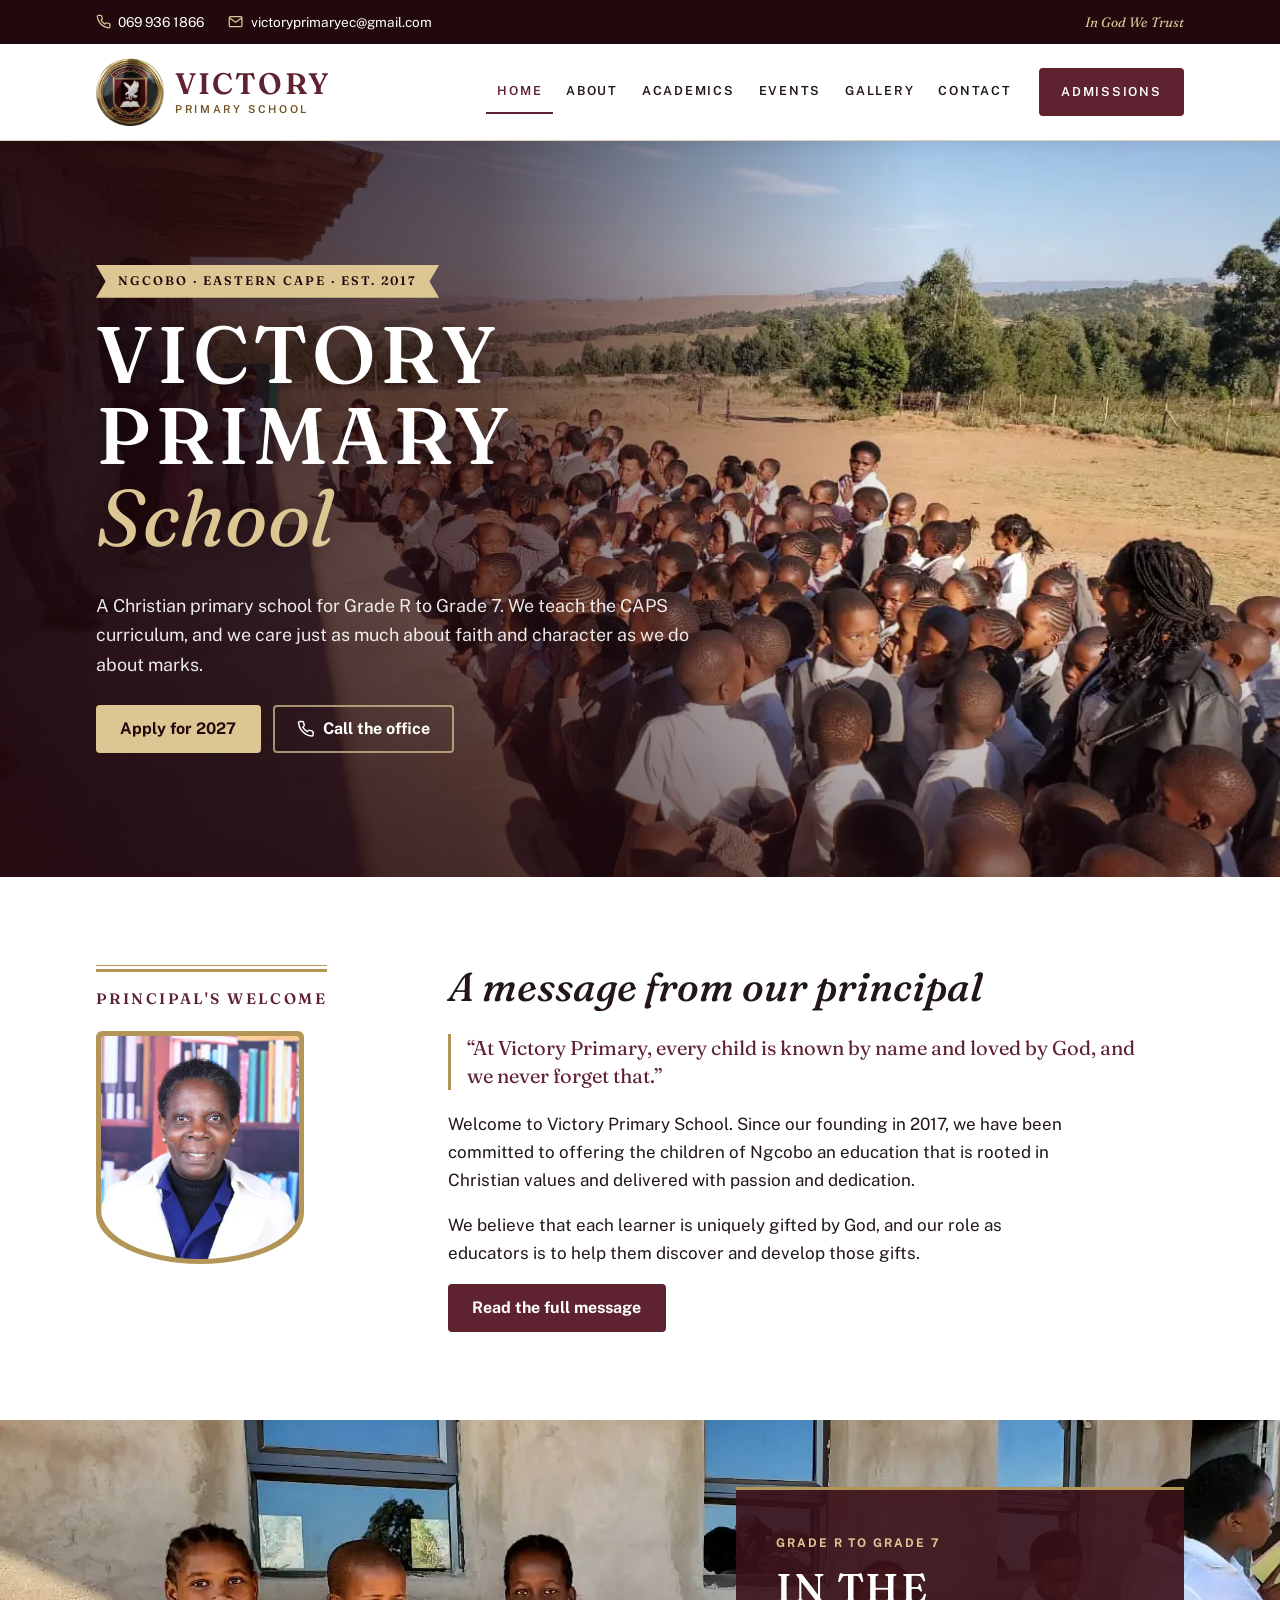
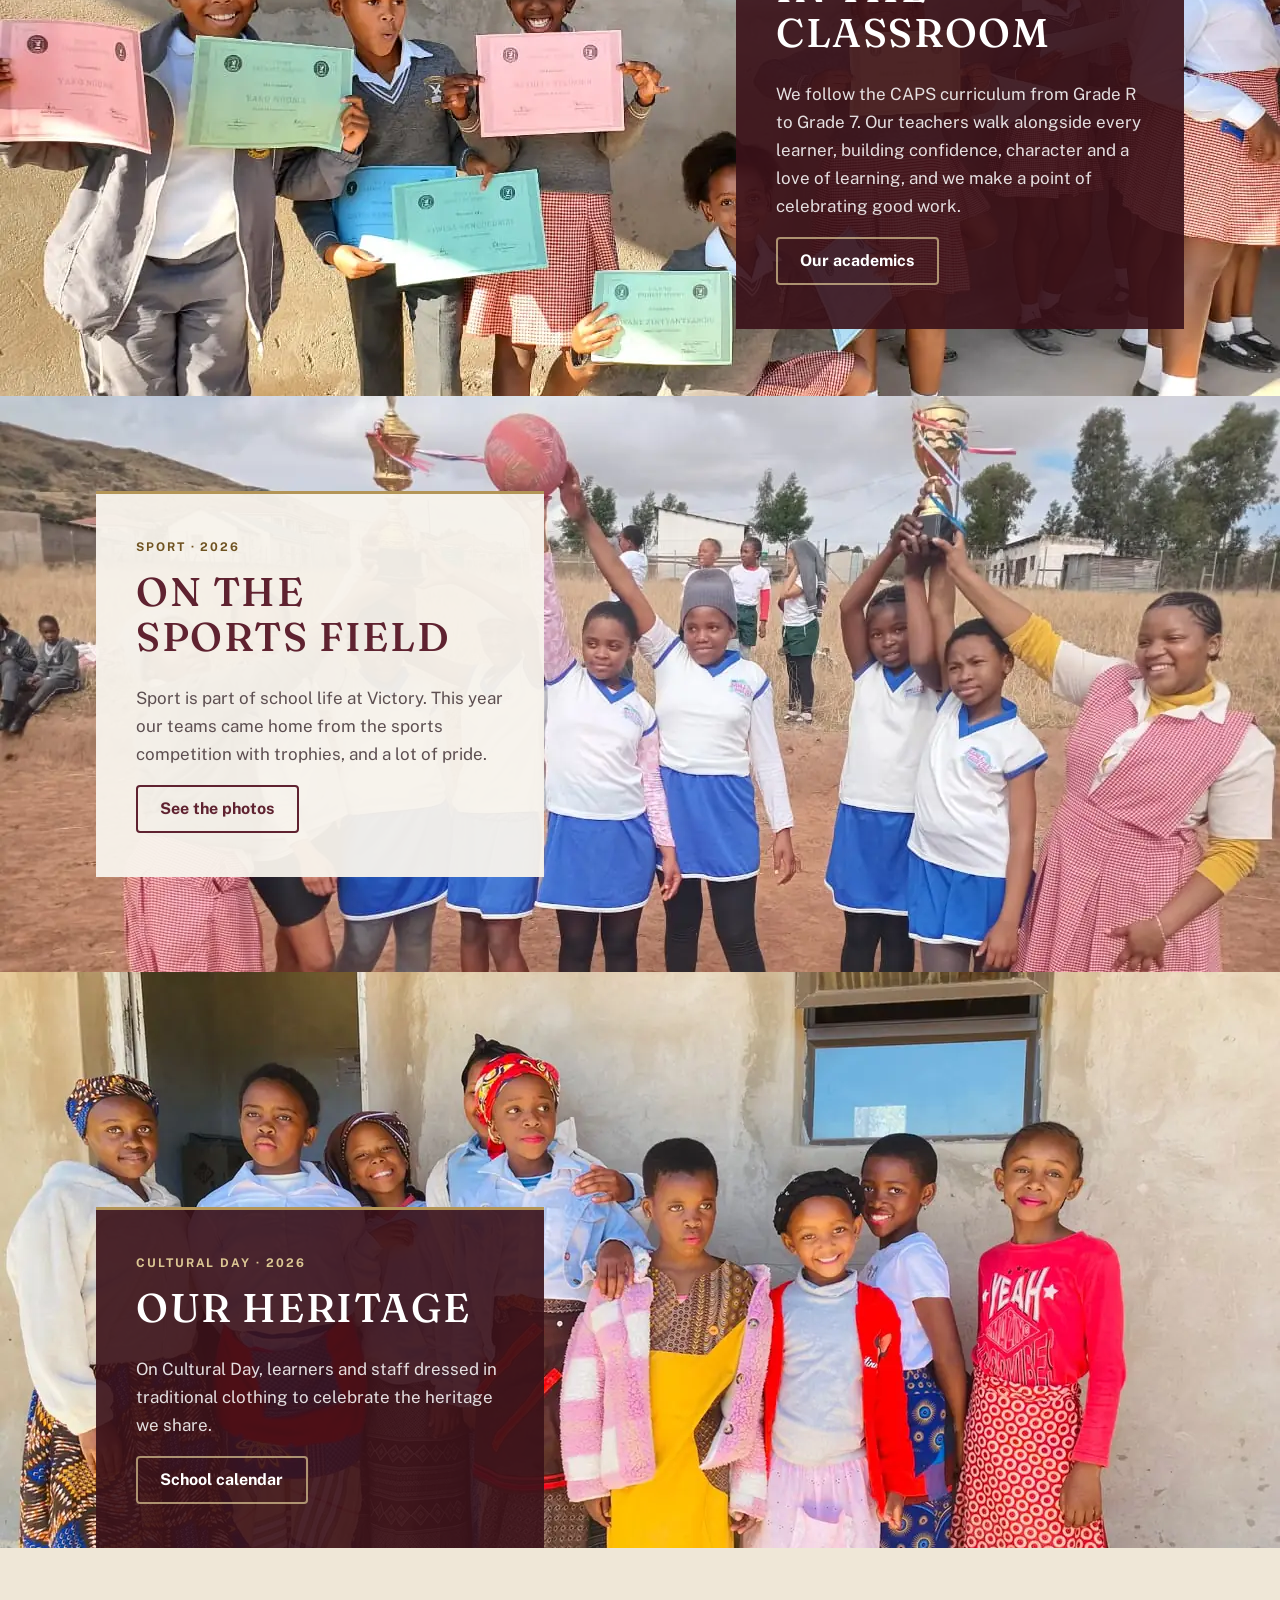
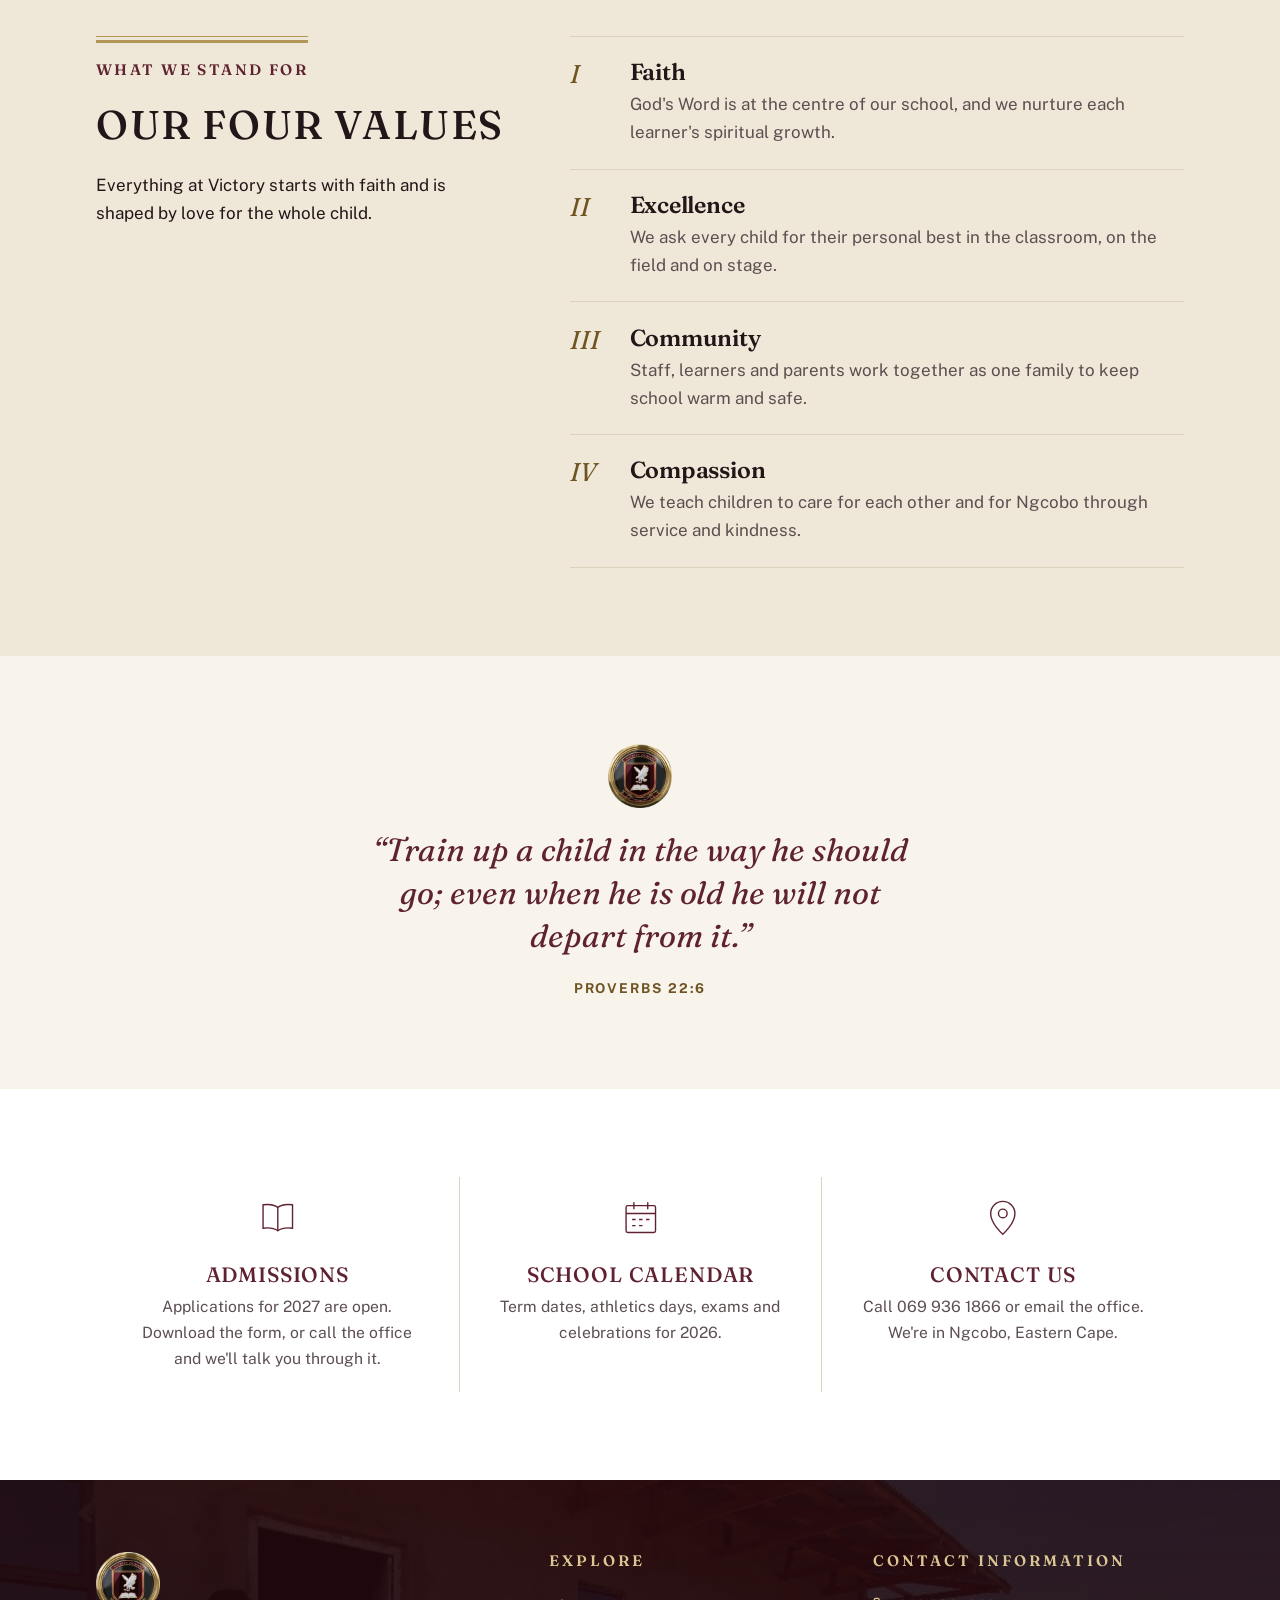
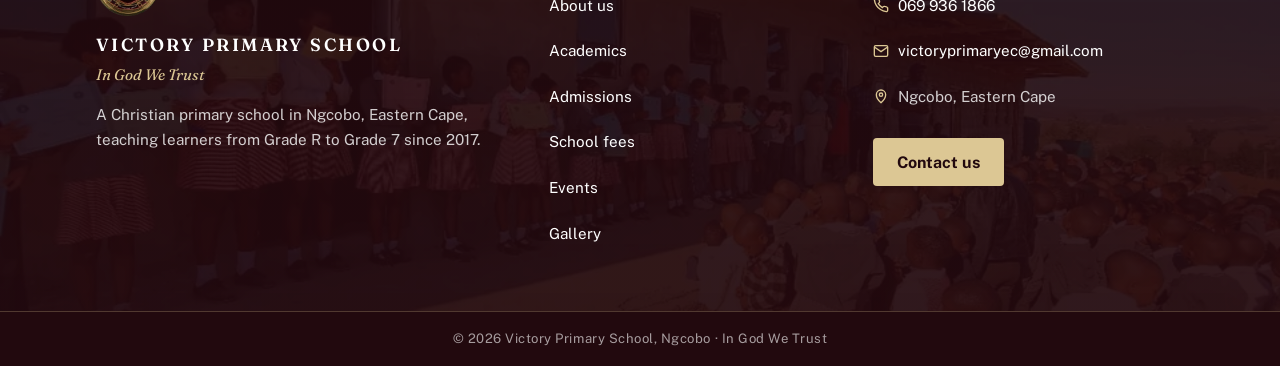
==== commit b2aa3504: "Restyle the homepage on the Chelsea Prep layout, in the crest's colours White header under a dark co" ====
--- a/index.html
+++ b/index.html
@@ -20,13 +20,29 @@
   <body>
     <a class="skip-link" href="#main">Skip to content</a>
 
+    <div class="topbar">
+      <div class="wrap">
+        <div class="topbar__contact">
+          <a href="tel:+27699361866">
+            <svg viewBox="0 0 24 24" fill="none" stroke="currentColor" stroke-width="2" aria-hidden="true"><path d="M22 16.9v3a2 2 0 0 1-2.2 2 19.8 19.8 0 0 1-8.6-3.1 19.5 19.5 0 0 1-6-6A19.8 19.8 0 0 1 2.1 4.2 2 2 0 0 1 4.1 2h3a2 2 0 0 1 2 1.7c.1 1 .4 1.9.7 2.8a2 2 0 0 1-.5 2.1L8 9.9a16 16 0 0 0 6 6l1.3-1.3a2 2 0 0 1 2.1-.4c.9.3 1.8.6 2.8.7a2 2 0 0 1 1.7 2z"/></svg>
+            069 936 1866
+          </a>
+          <a href="mailto:victoryprimaryec@gmail.com" class="topbar__email">
+            <svg viewBox="0 0 24 24" fill="none" stroke="currentColor" stroke-width="2" aria-hidden="true"><rect x="2" y="4" width="20" height="16" rx="2"/><path d="m22 6-10 7L2 6"/></svg>
+            victoryprimaryec@gmail.com
+          </a>
+        </div>
+        <p class="topbar__motto">In God We Trust</p>
+      </div>
+    </div>
+
     <header class="site-header">
       <div class="wrap site-header__bar">
         <a href="/" class="brand">
-          <img src="/_images/web/crest-96.webp" alt="" width="96" height="96" />
+          <img src="/_images/web/crest-192.webp" alt="" width="192" height="192" />
           <span class="brand__name">
-            Victory Primary School
-            <span class="brand__motto">In God We Trust</span>
+            Victory
+            <span class="brand__sub">Primary School</span>
           </span>
         </a>
         <button class="menu-toggle" aria-expanded="false" aria-controls="site-nav">
@@ -50,27 +66,25 @@
     <main id="main">
       <!-- Hero -->
       <section class="hero">
-        <figure class="hero__photo" style="margin: 0">
-          <picture>
-            <source
-              type="image/webp"
-              srcset="/_images/web/hero-trophies-800.webp 800w, /_images/web/hero-trophies-1280.webp 1280w"
-              sizes="(min-width: 64em) 55vw, 100vw"
-            />
-            <img
-              src="/_images/web/hero-trophies-800.jpg"
-              srcset="/_images/web/hero-trophies-800.jpg 800w, /_images/web/hero-trophies-1280.jpg 1280w"
-              sizes="(min-width: 64em) 55vw, 100vw"
-              width="1280"
-              height="960"
-              alt="Victory learners holding two trophies and a ball high above their heads on the sports field"
-              fetchpriority="high"
-            />
-          </picture>
-        </figure>
-        <div class="hero__text">
+        <picture class="hero__media">
+          <source
+            type="image/webp"
+            srcset="/_images/web/assembly-800.webp 800w, /_images/web/assembly-1280.webp 1280w"
+            sizes="100vw"
+          />
+          <img
+            src="/_images/web/assembly-800.jpg"
+            srcset="/_images/web/assembly-800.jpg 800w, /_images/web/assembly-1280.jpg 1280w"
+            sizes="100vw"
+            width="1280"
+            height="720"
+            alt="Victory learners gathered outside the school buildings, with the Ngcobo hills behind them"
+            fetchpriority="high"
+          />
+        </picture>
+        <div class="wrap hero__text">
           <span class="ribbon">Ngcobo · Eastern Cape · Est. 2017</span>
-          <h1>Victory Primary <em>School</em></h1>
+          <h1><span>Victory</span> <span>Primary</span> <span><em>School</em></span></h1>
           <p class="hero__lead">
             A Christian primary school for Grade R to Grade 7. We teach the
             CAPS curriculum, and we care just as much about faith and
@@ -86,58 +100,125 @@
         </div>
       </section>
 
-      <div class="facts-bar">
-      <ul class="facts wrap" aria-label="At a glance">
-        <li><strong>Grade R–7</strong><span>Foundation to Senior Phase</span></li>
-        <li><strong>Since 2017</strong><span>Serving Ngcobo families</span></li>
-        <li><strong>CAPS</strong><span>National curriculum</span></li>
-        <li><strong>Christian</strong><span>Faith at the centre</span></li>
-      </ul>
-      </div>
-
-      <!-- Welcome -->
-      <section class="section">
+      <!-- Principal's welcome -->
+      <section class="section section--white">
         <div class="wrap welcome">
-          <div class="welcome__photo">
-            <figure class="shield-frame">
+          <div>
+            <p class="label">Principal's welcome</p>
+            <figure class="welcome__portrait">
               <picture>
-                <source
-                  type="image/webp"
-                  srcset="/_images/web/cultural-day-640.webp 640w, /_images/web/cultural-day-1200.webp 960w"
-                  sizes="(min-width: 64em) 24rem, 90vw"
-                />
+                <source type="image/webp" srcset="/_images/web/principal-320.webp 320w, /_images/web/principal-640.webp 640w" sizes="13rem" />
                 <img
-                  src="/_images/web/cultural-day-640.jpg"
-                  srcset="/_images/web/cultural-day-640.jpg 640w, /_images/web/cultural-day-1200.jpg 960w"
-                  sizes="(min-width: 64em) 24rem, 90vw"
-                  width="960"
-                  height="1200"
-                  alt="A group of Victory learners in traditional dress on Cultural Day"
+                  src="/_images/web/principal-320.jpg"
+                  srcset="/_images/web/principal-320.jpg 320w, /_images/web/principal-640.jpg 640w"
+                  sizes="13rem"
+                  width="640"
+                  height="720"
+                  alt="The principal of Victory Primary School"
                   loading="lazy"
                 />
               </picture>
             </figure>
-            <p class="photo-note">Cultural Day at Victory</p>
-          </div>
-          <div>
-            <span class="ribbon">Welcome</span>
-            <h2>A small school where every child is known</h2>
-            <p>
-              Victory Primary opened in Ngcobo in 2017 with a simple belief:
-              good teaching and Christian values can change a child's life,
-              and through them, a community.
-            </p>
-            <p>
-              From their first day in Grade R to their last in Grade 7, we
-              walk alongside every learner, building confidence, character
-              and a love of learning.
-            </p>
-            <ul class="checklist">
-              <li>Christ-centred teaching and values</li>
-              <li>Grade R to 7 in one caring community</li>
-              <li>Sport, culture and the arts alongside the classroom</li>
-              <li>Dedicated, caring teachers</li>
-            </ul>
+          </div>
+          <div class="welcome__body">
+            <h2>A message from our principal</h2>
+            <blockquote class="welcome__quote">
+              <p>“At Victory Primary, every child is known by name and loved by God, and we never forget that.”</p>
+            </blockquote>
+            <p>
+              Welcome to Victory Primary School. Since our founding in 2017, we
+              have been committed to offering the children of Ngcobo an
+              education that is rooted in Christian values and delivered with
+              passion and dedication.
+            </p>
+            <p>
+              We believe that each learner is uniquely gifted by God, and our
+              role as educators is to help them discover and develop those gifts.
+            </p>
+            <a href="/about" class="btn btn--maroon">Read the full message</a>
+          </div>
+        </div>
+      </section>
+
+      <!-- In the classroom -->
+      <section class="band band--right">
+        <picture class="band__media">
+          <source type="image/webp" srcset="/_images/web/certificates-800.webp 800w, /_images/web/certificates-1280.webp 1280w" sizes="100vw" />
+          <img
+            src="/_images/web/certificates-800.jpg"
+            srcset="/_images/web/certificates-800.jpg 800w, /_images/web/certificates-1280.jpg 1280w"
+            sizes="100vw"
+            width="1280"
+            height="605"
+            alt="Smiling learners holding up their certificates outside a classroom"
+            loading="lazy"
+          />
+        </picture>
+        <div class="wrap band__inner">
+          <div class="band__panel">
+            <span class="band__meta">Grade R to Grade 7</span>
+            <h2>In the classroom</h2>
+            <p>
+              We follow the CAPS curriculum from Grade R to Grade 7. Our
+              teachers walk alongside every learner, building confidence,
+              character and a love of learning, and we make a point of
+              celebrating good work.
+            </p>
+            <a href="/academics" class="btn btn--line-light">Our academics</a>
+          </div>
+        </div>
+      </section>
+
+      <!-- On the sports field -->
+      <section class="band band--light" style="--focus: 50% 8%">
+        <picture class="band__media">
+          <source type="image/webp" srcset="/_images/web/hero-trophies-800.webp 800w, /_images/web/hero-trophies-1280.webp 1280w" sizes="100vw" />
+          <img
+            src="/_images/web/hero-trophies-800.jpg"
+            srcset="/_images/web/hero-trophies-800.jpg 800w, /_images/web/hero-trophies-1280.jpg 1280w"
+            sizes="100vw"
+            width="1280"
+            height="960"
+            alt="Victory learners holding two trophies and a ball high above their heads on the sports field"
+            loading="lazy"
+          />
+        </picture>
+        <div class="wrap band__inner">
+          <div class="band__panel">
+            <span class="band__meta">Sport · 2026</span>
+            <h2>On the sports field</h2>
+            <p>
+              Sport is part of school life at Victory. This year our teams came
+              home from the sports competition with trophies, and a lot of pride.
+            </p>
+            <a href="/gallery" class="btn btn--line">See the photos</a>
+          </div>
+        </div>
+      </section>
+
+      <!-- Culture -->
+      <section class="band band--low" style="--focus: 50% 30%">
+        <picture class="band__media">
+          <source type="image/webp" srcset="/_images/web/cultural-day-group-800.webp 800w, /_images/web/cultural-day-group-1280.webp 1280w" sizes="100vw" />
+          <img
+            src="/_images/web/cultural-day-group-800.jpg"
+            srcset="/_images/web/cultural-day-group-800.jpg 800w, /_images/web/cultural-day-group-1280.jpg 1280w"
+            sizes="100vw"
+            width="1280"
+            height="960"
+            alt="Learners in traditional dress standing together outside a classroom on Cultural Day"
+            loading="lazy"
+          />
+        </picture>
+        <div class="wrap band__inner">
+          <div class="band__panel">
+            <span class="band__meta">Cultural Day · 2026</span>
+            <h2>Our heritage</h2>
+            <p>
+              On Cultural Day, learners and staff dressed in traditional
+              clothing to celebrate the heritage we share.
+            </p>
+            <a href="/events" class="btn btn--line-light">School calendar</a>
           </div>
         </div>
       </section>
@@ -146,9 +227,8 @@
       <section class="section section--tint">
         <div class="wrap values-layout">
           <div>
-            <span class="ribbon">What we stand for</span>
+            <p class="label">What we stand for</p>
             <h2>Our four values</h2>
-            <hr class="rim rim--short" />
             <p>Everything at Victory starts with faith and is shaped by love for the whole child.</p>
           </div>
           <ol class="values">
@@ -183,70 +263,32 @@
         </div>
       </section>
 
-      <!-- School life -->
-      <section class="section section--tint">
+      <!-- Three ways in -->
+      <section class="section section--white">
         <div class="wrap">
-          <div class="section-head">
-            <span class="ribbon">School life</span>
-            <h2>Recently at Victory</h2>
-            <p>A few moments from this year. There are many more in the gallery.</p>
-          </div>
-          <div class="stories">
-            <article class="story">
-              <a href="/gallery">
-                <picture>
-                  <source type="image/webp" srcset="/_images/web/sports-day-480.webp 480w, /_images/web/sports-day-800.webp 800w" sizes="(min-width: 64em) 22rem, (min-width: 40em) 45vw, 90vw" />
-                  <img src="/_images/web/sports-day-480.jpg" srcset="/_images/web/sports-day-480.jpg 480w, /_images/web/sports-day-800.jpg 800w" sizes="(min-width: 64em) 22rem, (min-width: 40em) 45vw, 90vw" width="800" height="600" alt="Victory's sports teams gathered on the field with their trophies" loading="lazy" />
-                </picture>
-                <span class="story__meta">Sport · 2026</span>
-                <h3>Trophies for our teams</h3>
-                <p>Our learners came home from the sports competition with silverware and a lot of pride.</p>
+          <ul class="quick">
+            <li>
+              <a href="/admissions">
+                <svg viewBox="0 0 48 48" fill="none" stroke="currentColor" stroke-width="1.6" aria-hidden="true"><path d="M24 12c-4-3-10-4-17-3v27c7-1 13 0 17 3 4-3 10-4 17-3V9c-7-1-13 0-17 3z"/><path d="M24 12v27"/></svg>
+                <h2>Admissions</h2>
+                <p>Applications for 2027 are open. Download the form, or call the office and we'll talk you through it.</p>
               </a>
-            </article>
-            <article class="story">
-              <a href="/gallery">
-                <picture>
-                  <source type="image/webp" srcset="/_images/web/cultural-day-2-480.webp 480w, /_images/web/cultural-day-2-800.webp 800w" sizes="(min-width: 64em) 22rem, (min-width: 40em) 45vw, 90vw" />
-                  <img src="/_images/web/cultural-day-2-480.jpg" srcset="/_images/web/cultural-day-2-480.jpg 480w, /_images/web/cultural-day-2-800.jpg 800w" sizes="(min-width: 64em) 22rem, (min-width: 40em) 45vw, 90vw" width="800" height="600" alt="Learners and teachers in traditional clothing outside the school buildings" loading="lazy" />
-                </picture>
-                <span class="story__meta">Culture · 2026</span>
-                <h3>Cultural Day</h3>
-                <p>Learners and staff dressed in traditional clothing to celebrate the heritage we share.</p>
+            </li>
+            <li>
+              <a href="/events">
+                <svg viewBox="0 0 48 48" fill="none" stroke="currentColor" stroke-width="1.6" aria-hidden="true"><rect x="7" y="10" width="34" height="31" rx="2"/><path d="M7 19h34M16 6v8M32 6v8"/><path d="M14 26h4M22 26h4M30 26h4M14 33h4M22 33h4"/></svg>
+                <h2>School calendar</h2>
+                <p>Term dates, athletics days, exams and celebrations for 2026.</p>
               </a>
-            </article>
-            <article class="story">
-              <a href="/gallery">
-                <picture>
-                  <source type="image/webp" srcset="/_images/web/prize-giving-480.webp 480w, /_images/web/prize-giving-800.webp 800w" sizes="(min-width: 64em) 22rem, (min-width: 40em) 45vw, 90vw" />
-                  <img src="/_images/web/prize-giving-480.jpg" srcset="/_images/web/prize-giving-480.jpg 480w, /_images/web/prize-giving-800.jpg 800w" sizes="(min-width: 64em) 22rem, (min-width: 40em) 45vw, 90vw" width="800" height="600" alt="Two learners wearing red award sashes at the prize-giving ceremony" loading="lazy" />
-                </picture>
-                <span class="story__meta">Achievement · 2026</span>
-                <h3>Prize-giving</h3>
-                <p>We celebrated the learners whose hard work and good character stood out this year.</p>
+            </li>
+            <li>
+              <a href="/contact">
+                <svg viewBox="0 0 48 48" fill="none" stroke="currentColor" stroke-width="1.6" aria-hidden="true"><path d="M24 43s14-12.2 14-24a14 14 0 1 0-28 0c0 11.8 14 24 14 24z"/><circle cx="24" cy="19" r="5"/></svg>
+                <h2>Contact us</h2>
+                <p>Call 069 936 1866 or email the office. We're in Ngcobo, Eastern Cape.</p>
               </a>
-            </article>
-          </div>
-          <div class="section-foot">
-            <a href="/events" class="link-arrow">See the 2026 school calendar</a>
-          </div>
-        </div>
-      </section>
-
-      <!-- Admissions -->
-      <section class="apply-band">
-        <div class="wrap">
-          <div>
-            <span class="ribbon ribbon--gold">Admissions</span>
-            <h2>Applications for 2027 are open</h2>
-            <p>
-              Give your child a Christ-centred foundation for life. Download the
-              application form, or call the office and we'll talk you through it.
-            </p>
-          </div>
-          <div class="btn-row">
-            <a href="/admissions" class="btn btn--gold">How to apply</a>
-            <a href="/contact" class="btn btn--line-light">Contact us</a>
-          </div>
+            </li>
+          </ul>
         </div>
       </section>
     </main>
@@ -256,32 +298,26 @@
         <div class="footer-grid">
           <div class="footer-brand">
             <img src="/_images/web/crest-192.webp" alt="" width="192" height="192" loading="lazy" />
-            <strong>Victory Primary School</strong>
-            <em>In God We Trust</em>
-            <p style="margin-top: 0.75rem">
+            <p class="footer-brand__name">Victory Primary School</p>
+            <p class="footer-brand__motto">In God We Trust</p>
+            <p>
               A Christian primary school in Ngcobo, Eastern Cape, teaching
               learners from Grade R to Grade 7 since 2017.
             </p>
           </div>
           <div>
-            <h2>School</h2>
+            <h2>Explore</h2>
             <ul>
               <li><a href="/about">About us</a></li>
               <li><a href="/academics">Academics</a></li>
+              <li><a href="/admissions">Admissions</a></li>
+              <li><a href="/admissions#fees">School fees</a></li>
               <li><a href="/events">Events</a></li>
               <li><a href="/gallery">Gallery</a></li>
             </ul>
           </div>
           <div>
-            <h2>Parents</h2>
-            <ul>
-              <li><a href="/admissions">Admissions</a></li>
-              <li><a href="/admissions#fees">School fees</a></li>
-              <li><a href="/contact">Contact</a></li>
-            </ul>
-          </div>
-          <div>
-            <h2>Get in touch</h2>
+            <h2>Contact information</h2>
             <ul class="footer-contact">
               <li>
                 <svg viewBox="0 0 24 24" fill="none" stroke="currentColor" stroke-width="2" aria-hidden="true"><path d="M22 16.9v3a2 2 0 0 1-2.2 2 19.8 19.8 0 0 1-8.6-3.1 19.5 19.5 0 0 1-6-6A19.8 19.8 0 0 1 2.1 4.2 2 2 0 0 1 4.1 2h3a2 2 0 0 1 2 1.7c.1 1 .4 1.9.7 2.8a2 2 0 0 1-.5 2.1L8 9.9a16 16 0 0 0 6 6l1.3-1.3a2 2 0 0 1 2.1-.4c.9.3 1.8.6 2.8.7a2 2 0 0 1 1.7 2z"/></svg>
@@ -296,10 +332,13 @@
                 <span>Ngcobo, Eastern Cape</span>
               </li>
             </ul>
-          </div>
-        </div>
-        <div class="footer-bottom">
-          <p>© 2026 Victory Primary School, Ngcobo.</p>
+            <a href="/contact" class="btn btn--gold">Contact us</a>
+          </div>
+        </div>
+      </div>
+      <div class="footer-bottom">
+        <div class="wrap">
+          <p>© 2026 Victory Primary School, Ngcobo · In God We Trust</p>
         </div>
       </div>
     </footer>
--- a/css/victory.css
+++ b/css/victory.css
@@ -69,7 +69,7 @@
   --gutter: 1.25rem;
   --max: 72rem;
   --radius: 4px;
-  --header-h: 4rem;
+  --header-h: 4.5rem;
 }
 
 /* ---- Base ---------------------------------------------------------------- */
@@ -98,8 +98,10 @@
   text-wrap: balance;
   font-variation-settings: "SOFT" 30;
 }
-h1 { font-size: clamp(2.3rem, 9vw, 4.4rem); font-weight: 650; }
-h2 { font-size: clamp(1.75rem, 6vw, 2.75rem); }
+/* Big headings are set in spaced capitals, like the lettering on the crest */
+h1, h2 { font-weight: 500; letter-spacing: 0.04em; text-transform: uppercase; }
+h1 { font-size: clamp(2.3rem, 9vw, 4.4rem); }
+h2 { font-size: clamp(1.6rem, 5.5vw, 2.5rem); }
 h3 { font-size: clamp(1.2rem, 4vw, 1.45rem); }
 p  { margin: 0 0 1em; max-width: 62ch; }
 
@@ -174,32 +176,64 @@
 .link-arrow::after { content: "→"; transition: transform 0.15s; }
 .link-arrow:hover::after { transform: translateX(3px); }
 
-/* ---- Header -------------------------------------------------------------- */
+/* Section label with a gold rim above it */
+.label {
+  display: inline-block;
+  margin: 0 0 1.25rem;
+  font-family: var(--font-display); font-size: 0.95rem; font-weight: 600;
+  letter-spacing: 0.16em; text-transform: uppercase; color: var(--maroon);
+}
+.label::before {
+  content: ""; display: block; width: 100%; min-width: 4.5rem; height: 7px; margin-bottom: 0.9rem;
+  background:
+    linear-gradient(var(--gold), var(--gold)) top / 100% 1px no-repeat,
+    linear-gradient(var(--gold), var(--gold)) bottom / 100% 3px no-repeat;
+}
+
+/* ---- Top bar: phone, email, motto ------------------------------------------ */
+.topbar { background: var(--shield); color: rgba(255, 255, 255, 0.8); font-size: 0.85rem; }
+.topbar .wrap { display: flex; align-items: center; justify-content: space-between; gap: 1rem; }
+.topbar__contact { display: flex; gap: 1.5rem; }
+.topbar a {
+  display: inline-flex; align-items: center; gap: 0.45rem; min-height: 2.75rem;
+  color: var(--white); text-decoration: none;
+}
+.topbar a:hover { color: var(--gold-light); }
+.topbar svg { width: 0.95rem; height: 0.95rem; flex: none; color: var(--gold-light); }
+.topbar .topbar__email, .topbar__motto { display: none; }
+/* The email fits beside the phone number on all but the narrowest phones */
+@media (min-width: 24em) { .topbar .topbar__email { display: inline-flex; } }
+.topbar__motto { margin: 0; font-family: var(--font-display); font-style: italic; color: var(--gold-light); }
+
+/* ---- Header ---------------------------------------------------------------- */
 .site-header {
   position: sticky; top: 0; z-index: 100;
-  background: var(--maroon-deep);
-  color: var(--white);
-  border-bottom: 3px solid var(--gold);
+  background: var(--white);
+  border-bottom: 1px solid var(--line);
+  box-shadow: 0 2px 14px rgba(34, 9, 14, 0.07);
 }
 .site-header__bar {
   display: flex; align-items: center; justify-content: space-between; gap: 1rem;
   height: var(--header-h);
 }
-.brand { display: flex; align-items: center; gap: 0.7rem; text-decoration: none; color: var(--white); min-width: 0; }
-.brand:hover { color: var(--white); }
-.brand img { width: 2.6rem; height: 2.6rem; flex: none; }
-.brand__name { font-family: var(--font-display); font-weight: 600; font-size: 1rem; line-height: 1.1; }
-.brand__motto {
-  display: block; font-family: var(--font-body); font-size: 0.66rem; font-weight: 600;
-  letter-spacing: 0.16em; text-transform: uppercase; color: var(--gold-light); margin-top: 0.2rem;
+.brand { display: flex; align-items: center; gap: 0.7rem; text-decoration: none; min-width: 0; }
+.brand img { width: 3rem; height: 3rem; flex: none; }
+.brand__name {
+  font-family: var(--font-display); font-size: 1.45rem; font-weight: 600; line-height: 1;
+  letter-spacing: 0.07em; text-transform: uppercase; color: var(--maroon);
+}
+.brand__sub {
+  display: block; margin-top: 0.3rem;
+  font-family: var(--font-body); font-size: 0.62rem; font-weight: 600;
+  letter-spacing: 0.24em; color: var(--gold-ink);
 }
 
 .menu-toggle {
   display: inline-flex; align-items: center; gap: 0.5rem;
   min-height: 2.75rem; padding: 0 0.9rem;
-  background: transparent; color: var(--white);
-  border: 1px solid rgba(220, 199, 148, 0.5); border-radius: var(--radius);
-  font: 600 0.9rem var(--font-body); cursor: pointer;
+  background: transparent; color: var(--maroon);
+  border: 1px solid var(--line); border-radius: var(--radius);
+  font: 700 0.8rem var(--font-body); letter-spacing: 0.12em; text-transform: uppercase; cursor: pointer;
 }
 .menu-toggle__icon, .menu-toggle__icon::before, .menu-toggle__icon::after {
   display: block; width: 18px; height: 2px; background: currentColor; position: relative; transition: transform 0.2s;
@@ -215,81 +249,94 @@
 .site-nav {
   display: none;
   position: absolute; left: 0; right: 0; top: 100%;
-  background: var(--maroon-deep);
-  border-bottom: 3px solid var(--gold);
+  background: var(--white);
+  border-bottom: 3px solid var(--maroon);
+  box-shadow: 0 12px 24px rgba(34, 9, 14, 0.12);
   max-height: calc(100vh - var(--header-h));
   max-height: calc(100dvh - var(--header-h));
   overflow-y: auto;
 }
 .site-nav.is-open { display: block; }
 .site-nav ul { list-style: none; margin: 0; padding: 0.5rem var(--gutter) 1.25rem; }
-.site-nav li + li { border-top: 1px solid rgba(220, 199, 148, 0.18); }
+.site-nav li + li { border-top: 1px solid var(--line); }
 .site-nav a {
   display: flex; align-items: center; justify-content: space-between;
   min-height: 3.25rem;
-  color: var(--white); text-decoration: none;
-  font-family: var(--font-display); font-size: 1.3rem; font-weight: 500;
-}
-.site-nav a[aria-current="page"] { color: var(--gold-light); }
-.site-nav a[aria-current="page"]::after { content: ""; width: 0.5rem; height: 0.5rem; border-radius: 50%; background: var(--gold-light); }
+  color: var(--ink); text-decoration: none;
+  font-size: 0.95rem; font-weight: 600; letter-spacing: 0.14em; text-transform: uppercase;
+}
+.site-nav a[aria-current="page"] { color: var(--maroon); }
+.site-nav a[aria-current="page"]::after { content: ""; width: 0.5rem; height: 0.5rem; transform: rotate(45deg); background: var(--gold); }
 .site-nav .nav-apply {
   margin-top: 0.75rem; justify-content: center;
-  background: var(--gold-light); color: var(--shield);
-  font-family: var(--font-body); font-size: 1rem; font-weight: 700; border-radius: var(--radius);
-}
+  background: var(--maroon); color: var(--white); border-radius: var(--radius);
+}
+.site-nav .nav-apply:hover { background: var(--shield); color: var(--white); }
 .site-nav li:has(.nav-apply) { border-top: 0; }
 body.nav-open { overflow: hidden; }
 
-/* ---- Hero ---------------------------------------------------------------- */
-.hero { background: var(--maroon); color: var(--white); }
-.hero__photo { position: relative; }
-.hero__photo img { width: 100%; aspect-ratio: 4 / 3; object-fit: cover; object-position: 50% 30%; }
-.hero__photo figcaption {
-  position: absolute; left: var(--gutter); bottom: 0.75rem;
-  font-size: 0.78rem; color: var(--white);
-  background: rgba(34, 9, 14, 0.72); padding: 0.25rem 0.6rem; border-radius: var(--radius);
-}
-.hero__text { padding: 2rem var(--gutter) 2.5rem; }
-.hero__text .ribbon { background: var(--gold-light); color: var(--shield); }
-.hero h1 { color: var(--white); margin-bottom: 0.35em; }
-.hero h1 em { font-style: italic; font-weight: 500; color: var(--gold-light); }
-.hero__lead { font-size: 1.12rem; color: rgba(255, 255, 255, 0.86); margin-bottom: 1.6rem; }
-
-/* ---- Facts strip --------------------------------------------------------- */
-.facts {
-  display: grid; grid-template-columns: 1fr 1fr;
-  margin: 0 auto; padding: 0; list-style: none;
-  color: var(--white);
-}
-.facts-bar { background: var(--shield); }
-.facts li { padding: 1.1rem var(--gutter); border-top: 1px solid rgba(220, 199, 148, 0.18); }
-.facts li:nth-child(odd) { border-right: 1px solid rgba(220, 199, 148, 0.18); }
-.facts strong { display: block; font-family: var(--font-display); font-size: 1.45rem; font-weight: 600; color: var(--gold-light); line-height: 1.15; }
-.facts span { font-size: 0.85rem; color: rgba(255, 255, 255, 0.72); }
-
-/* ---- Welcome ------------------------------------------------------------- */
-.welcome { display: grid; gap: 2rem; }
-.shield-frame {
-  margin: 0;
-  max-width: 24rem;
-  padding: 6px;
-  background: var(--gold);
+/* ---- Hero: one big photo of the school ------------------------------------- */
+.hero {
+  position: relative; isolation: isolate;
+  display: flex; align-items: flex-end;
+  min-height: 34rem;
+  min-height: min(46rem, calc(100svh - var(--header-h) - 2.75rem));
+  background: var(--shield); color: var(--white);
+}
+.hero__media, .hero__media img {
+  position: absolute; inset: 0; z-index: -2;
+  width: 100%; height: 100%; object-fit: cover; object-position: 62% 50%;
+}
+.hero::before {
+  content: ""; position: absolute; inset: 0; z-index: -1;
+  background: linear-gradient(to top, rgba(34, 9, 14, 0.94) 0%, rgba(34, 9, 14, 0.62) 42%, rgba(34, 9, 14, 0.08) 78%);
+}
+.hero__text { padding-block: 7rem 2.75rem; }
+.hero .ribbon { background: var(--gold-light); color: var(--shield); }
+.hero h1 {
+  color: var(--white); margin-bottom: 0.4em;
+  font-size: clamp(2.5rem, 11vw, 5rem); font-weight: 500; line-height: 1.02;
+  letter-spacing: 0.05em; text-transform: uppercase;
+  text-shadow: 0 2px 22px rgba(0, 0, 0, 0.35);
+}
+.hero h1 span { display: block; }
+.hero h1 em { font-style: italic; font-weight: 400; color: var(--gold-light); text-transform: none; letter-spacing: 0.01em; }
+.hero__lead { font-size: 1.12rem; color: rgba(255, 255, 255, 0.9); margin-bottom: 1.6rem; max-width: 34rem; }
+
+/* ---- Principal's welcome --------------------------------------------------- */
+.section--white { background: var(--white); }
+.welcome { display: grid; gap: 1.5rem; }
+.welcome__portrait {
+  margin: 0; width: 11rem; padding: 5px; background: var(--gold);
   border-radius: 6px 6px 50% 50% / 6px 6px 22% 22%;
 }
-.shield-frame img {
-  width: 100%; aspect-ratio: 4 / 5; object-fit: cover;
+.welcome__portrait img {
+  width: 100%; aspect-ratio: 8 / 9; object-fit: cover;
   border-radius: 3px 3px 50% 50% / 3px 3px 22% 22%;
 }
-.shield-frame figcaption { display: none; }
-.photo-note { font-size: 0.85rem; color: var(--muted); margin-top: 0.75rem; max-width: 24rem; text-align: center; }
-.checklist { list-style: none; padding: 0; margin: 1.5rem 0 0; display: grid; gap: 0.7rem; }
-.checklist li { display: flex; gap: 0.75rem; align-items: baseline; font-weight: 600; }
-.checklist li::before {
-  content: ""; flex: none; width: 0.6rem; height: 0.6rem; transform: translateY(-0.1em) rotate(45deg);
-  background: var(--gold); outline: 2px solid var(--paper); box-shadow: 0 0 0 3px var(--maroon);
-}
-
-/* ---- Values (numbered, no icon boxes) ----------------------------------- */
+.welcome h2 { font-style: italic; font-weight: 500; text-transform: none; letter-spacing: 0; }
+.welcome__quote {
+  margin: 0 0 1.25rem; padding-left: 1rem; border-left: 3px solid var(--gold);
+  font-family: var(--font-display); font-size: 1.25rem; line-height: 1.4; color: var(--maroon);
+}
+.welcome__quote p { margin: 0; }
+
+/* ---- Photo bands: a full-width photo with a text panel --------------------- */
+.band { background: var(--shield); color: var(--white); }
+.band__media img { width: 100%; aspect-ratio: 4 / 3; object-fit: cover; }
+.band__panel { padding-block: 2.25rem 2.75rem; }
+.band h2 { color: var(--white); }
+.band p { color: rgba(255, 255, 255, 0.86); }
+.band__meta {
+  display: block; margin-bottom: 0.75rem;
+  font-size: 0.75rem; font-weight: 700; letter-spacing: 0.16em; text-transform: uppercase; color: var(--gold-light);
+}
+.band--light { background: var(--paper-2); color: var(--ink); }
+.band--light h2 { color: var(--maroon); }
+.band--light p { color: var(--muted); }
+.band--light .band__meta { color: var(--gold-ink); }
+
+/* ---- Values (numbered, no icon boxes) ------------------------------------- */
 .values { list-style: none; margin: 2rem 0 0; padding: 0; display: grid; gap: 0; counter-reset: v; }
 .values li { padding: 1.4rem 0; border-top: 1px solid var(--line); display: grid; grid-template-columns: 3rem 1fr; gap: 0 0.75rem; counter-increment: v; }
 .values li:last-child { border-bottom: 1px solid var(--line); }
@@ -310,6 +357,18 @@
   font-size: clamp(1.35rem, 5vw, 2rem); line-height: 1.35; color: var(--maroon); margin: 0 auto 1rem;
 }
 .scripture cite { font-style: normal; font-size: 0.85rem; font-weight: 700; letter-spacing: 0.14em; text-transform: uppercase; color: var(--gold-ink); }
+
+/* ---- Quick links: three ways in ------------------------------------------- */
+.quick { display: grid; list-style: none; margin: 0; padding: 0; }
+.quick li + li { border-top: 1px solid var(--line); }
+.quick a {
+  display: block; padding: 2rem 0.5rem; text-align: center;
+  color: inherit; text-decoration: none;
+}
+.quick svg { width: 2.6rem; height: 2.6rem; margin: 0 auto 1rem; color: var(--maroon); }
+.quick h2 { font-size: 1.3rem; margin-bottom: 0.5rem; color: var(--maroon); }
+.quick p { margin: 0 auto; max-width: 22rem; color: var(--muted); font-size: 0.98rem; }
+.quick a:hover h2 { text-decoration: underline; text-decoration-color: var(--gold); text-decoration-thickness: 2px; text-underline-offset: 0.25em; }
 
 /* ---- School life stories ------------------------------------------------- */
 .section-head { margin-bottom: 1.75rem; }
@@ -333,28 +392,44 @@
 .apply-band h2 { color: var(--white); }
 .apply-band p { color: rgba(255, 255, 255, 0.84); }
 
-/* ---- Footer -------------------------------------------------------------- */
-.site-footer { background: var(--shield); color: rgba(255, 255, 255, 0.78); font-size: 0.95rem; }
-.site-footer .wrap { padding-block: 2.75rem 1.5rem; }
+/* ---- Footer: over a darkened photo of the school -------------------------- */
+.site-footer {
+  color: rgba(255, 255, 255, 0.8); font-size: 0.95rem;
+  background-color: var(--shield);
+  background-image:
+    linear-gradient(rgba(34, 9, 14, 0.9), rgba(34, 9, 14, 0.94)),
+    url("../_images/web/footer-lineup-960.jpg");
+  background-image:
+    linear-gradient(rgba(34, 9, 14, 0.9), rgba(34, 9, 14, 0.94)),
+    image-set(url("../_images/web/footer-lineup-960.webp") type("image/webp"), url("../_images/web/footer-lineup-960.jpg") type("image/jpeg"));
+  background-size: cover; background-position: center;
+}
+.site-footer > .wrap { padding-block: 3rem 2.5rem; }
 .site-footer a { color: var(--white); text-decoration: none; }
 .site-footer a:hover { color: var(--gold-light); text-decoration: underline; }
-.footer-grid { display: grid; gap: 2rem; }
-.footer-brand img { width: 3.5rem; height: 3.5rem; margin-bottom: 0.75rem; }
-.footer-brand strong { display: block; font-family: var(--font-display); font-size: 1.25rem; font-weight: 600; color: var(--white); }
-.footer-brand em { color: var(--gold-light); }
+.footer-grid { display: grid; gap: 2.25rem; }
+.footer-brand img { width: 4rem; height: 4rem; margin-bottom: 0.9rem; }
+.footer-brand__name {
+  margin: 0; font-family: var(--font-display); font-size: 1.1rem; font-weight: 600;
+  letter-spacing: 0.14em; text-transform: uppercase; color: var(--white);
+}
+.footer-brand__motto { margin: 0.2rem 0 0.9rem; font-family: var(--font-display); font-style: italic; color: var(--gold-light); }
 .site-footer h2 {
-  font-family: var(--font-body); font-size: 0.75rem; font-weight: 700; letter-spacing: 0.16em;
-  text-transform: uppercase; color: var(--gold-light); margin-bottom: 0.75rem;
-}
-.site-footer ul { list-style: none; padding: 0; margin: 0; display: grid; gap: 0.15rem; }
-.site-footer li a { display: inline-block; padding-block: 0.4rem; }
-.footer-contact li { display: flex; gap: 0.6rem; align-items: center; }
+  font-size: 0.95rem; font-weight: 600; letter-spacing: 0.2em;
+  text-transform: uppercase; color: var(--gold-light); margin-bottom: 0.9rem;
+}
+.site-footer ul { list-style: none; padding: 0; margin: 0; display: grid; gap: 0.1rem; }
+.site-footer li a { display: inline-flex; align-items: center; min-height: 2.75rem; }
+.site-footer .footer-contact { margin-bottom: 1.25rem; }
+.footer-contact li { display: flex; gap: 0.6rem; align-items: center; min-height: 2.75rem; }
 .footer-contact svg { width: 1rem; height: 1rem; flex: none; color: var(--gold-light); }
-.footer-bottom {
-  margin-top: 2.25rem; padding-top: 1.25rem; border-top: 1px solid rgba(220, 199, 148, 0.2);
-  font-size: 0.82rem; color: rgba(255, 255, 255, 0.55);
-}
-.footer-bottom p { margin: 0 0 0.3rem; max-width: none; }
+.site-footer .btn { color: var(--shield); }
+.site-footer .btn:hover { color: var(--shield); text-decoration: none; }
+.footer-bottom { background: var(--shield); border-top: 1px solid rgba(220, 199, 148, 0.25); }
+.footer-bottom p {
+  margin: 0; max-width: none; padding-block: 1rem;
+  font-size: 0.82rem; letter-spacing: 0.04em; color: rgba(255, 255, 255, 0.6); text-align: center;
+}
 
 /* ==========================================================================
    Larger screens
@@ -362,48 +437,71 @@
 @media (min-width: 40em) {
   :root { --gutter: 2rem; }
   .btn-row { flex-direction: row; flex-wrap: wrap; }
-  .facts { grid-template-columns: repeat(4, 1fr); }
-  .facts li { border-top: 0; border-right: 1px solid rgba(220, 199, 148, 0.18); }
-  .facts li:last-child { border-right: 0; }
+  .topbar__motto { display: block; }
+  .welcome__portrait { width: 13rem; }
+  .quick { grid-template-columns: repeat(3, 1fr); }
+  .quick li + li { border-top: 0; border-left: 1px solid var(--line); }
+  .quick a { padding: 1rem 1.5rem; }
   .stories { grid-template-columns: repeat(2, 1fr); }
-  .footer-grid { grid-template-columns: 1.4fr 1fr 1fr; }
+  .footer-grid { grid-template-columns: 1fr 1fr; }
+  .footer-brand { grid-column: 1 / -1; }
 }
 
 @media (min-width: 64em) {
-  :root { --header-h: 4.75rem; }
-  body { font-size: 1.0625rem; }
+  :root { --header-h: 6rem; }
   .section { padding-block: 5.5rem; }
+
+  .brand img { width: 4.25rem; height: 4.25rem; }
+  .brand__name { font-size: 1.85rem; }
+  .brand__sub { font-size: 0.68rem; }
 
   /* Desktop nav sits inline */
   .menu-toggle { display: none; }
-  .site-nav { display: block; position: static; background: none; border: 0; max-height: none; overflow: visible; }
-  .site-nav ul { display: flex; align-items: center; gap: 0.25rem; padding: 0; }
+  .site-nav { display: block; position: static; background: none; border: 0; box-shadow: none; max-height: none; overflow: visible; }
+  .site-nav ul { display: flex; align-items: center; gap: 0.1rem; padding: 0; }
   .site-nav li + li { border-top: 0; }
   .site-nav a {
-    min-height: 2.5rem; padding: 0 0.8rem;
-    font-family: var(--font-body); font-size: 0.95rem; font-weight: 600;
-    color: rgba(255, 255, 255, 0.82);
+    min-height: 2.75rem; padding: 0 0.7rem;
+    font-size: 0.78rem; color: var(--ink);
     border-bottom: 2px solid transparent;
   }
-  .site-nav a:hover { color: var(--white); border-bottom-color: rgba(220, 199, 148, 0.6); }
-  .site-nav a[aria-current="page"] { color: var(--gold-light); border-bottom-color: var(--gold-light); }
+  .site-nav a:hover { color: var(--maroon); border-bottom-color: var(--gold); }
+  .site-nav a[aria-current="page"] { color: var(--maroon); border-bottom-color: var(--maroon); }
   .site-nav a[aria-current="page"]::after { display: none; }
-  .site-nav .nav-apply { margin: 0 0 0 0.75rem; padding: 0 1.1rem; border-bottom: 0; }
-  .site-nav .nav-apply:hover { background: var(--white); color: var(--shield); border-bottom: 0; }
+  .site-nav .nav-apply { margin: 0 0 0 0.9rem; min-height: 3rem; padding: 0 1.4rem; border-bottom: 0; }
+  .site-nav .nav-apply:hover { border-bottom: 0; }
   body.nav-open { overflow: auto; }
 
-  .hero { display: grid; grid-template-columns: 1fr 1.15fr; min-height: min(40rem, calc(100vh - var(--header-h) - 6rem)); }
-  .hero__text {
-    order: -1; align-self: center;
-    padding: 4rem 3rem 4rem max(var(--gutter), calc((100vw - var(--max)) / 2 + var(--gutter)));
+  .hero { align-items: center; }
+  .hero::before {
+    background:
+      linear-gradient(90deg, rgba(34, 9, 14, 0.9) 0%, rgba(34, 9, 14, 0.66) 38%, rgba(34, 9, 14, 0) 72%),
+      linear-gradient(to top, rgba(34, 9, 14, 0.45), rgba(34, 9, 14, 0) 40%);
   }
-  .hero__photo img { height: 100%; aspect-ratio: auto; }
-  .facts { padding-inline: var(--gutter); }
-  .facts li { padding: 1.5rem 2rem; }
-  .facts li:first-child { padding-left: 0; }
-
-  .welcome { grid-template-columns: 0.85fr 1fr; gap: 4.5rem; align-items: center; }
-  .welcome__photo { justify-self: center; }
+  .hero__text { padding-block: 5rem; }
+  .hero__text > * { max-width: 38rem; }
+
+  .welcome { grid-template-columns: 17rem 1fr; gap: 5rem; align-items: start; }
+  .welcome__body { max-width: 44rem; }
+
+  .band { position: relative; isolation: isolate; display: flex; align-items: center; min-height: 36rem; }
+  .band__media, .band__media img {
+    position: absolute; inset: 0; z-index: -1;
+    width: 100%; height: 100%; aspect-ratio: auto; object-fit: cover;
+    object-position: var(--focus, 50% 50%);
+  }
+  .band__inner { display: flex; }
+  .band--low { align-items: flex-end; }
+  .band--right .band__inner { justify-content: flex-end; }
+  .band__panel {
+    max-width: 28rem; padding: 2.75rem 2.5rem;
+    background: rgba(58, 17, 25, 0.9);
+    border-top: 3px solid var(--gold);
+  }
+  .band--light { background: var(--shield); }
+  .band--light .band__panel { background: rgba(248, 244, 236, 0.95); }
+
+  .quick a { padding: 1.25rem 2.5rem; }
 
   .values-layout { display: grid; grid-template-columns: 0.8fr 1.2fr; gap: 4rem; align-items: start; }
   .values { margin-top: 0; }
@@ -415,7 +513,9 @@
   .apply-band p { margin-bottom: 0; }
   .apply-band .btn-row { flex: none; }
 
-  .footer-grid { grid-template-columns: 1.6fr 1fr 1fr 1.2fr; gap: 3rem; }
+  .site-footer > .wrap { padding-block: 4.5rem 3.5rem; }
+  .footer-grid { grid-template-columns: 1.5fr 1fr 1.2fr; gap: 4rem; }
+  .footer-brand { grid-column: auto; }
 }
 
 @media (prefers-reduced-motion: reduce) {
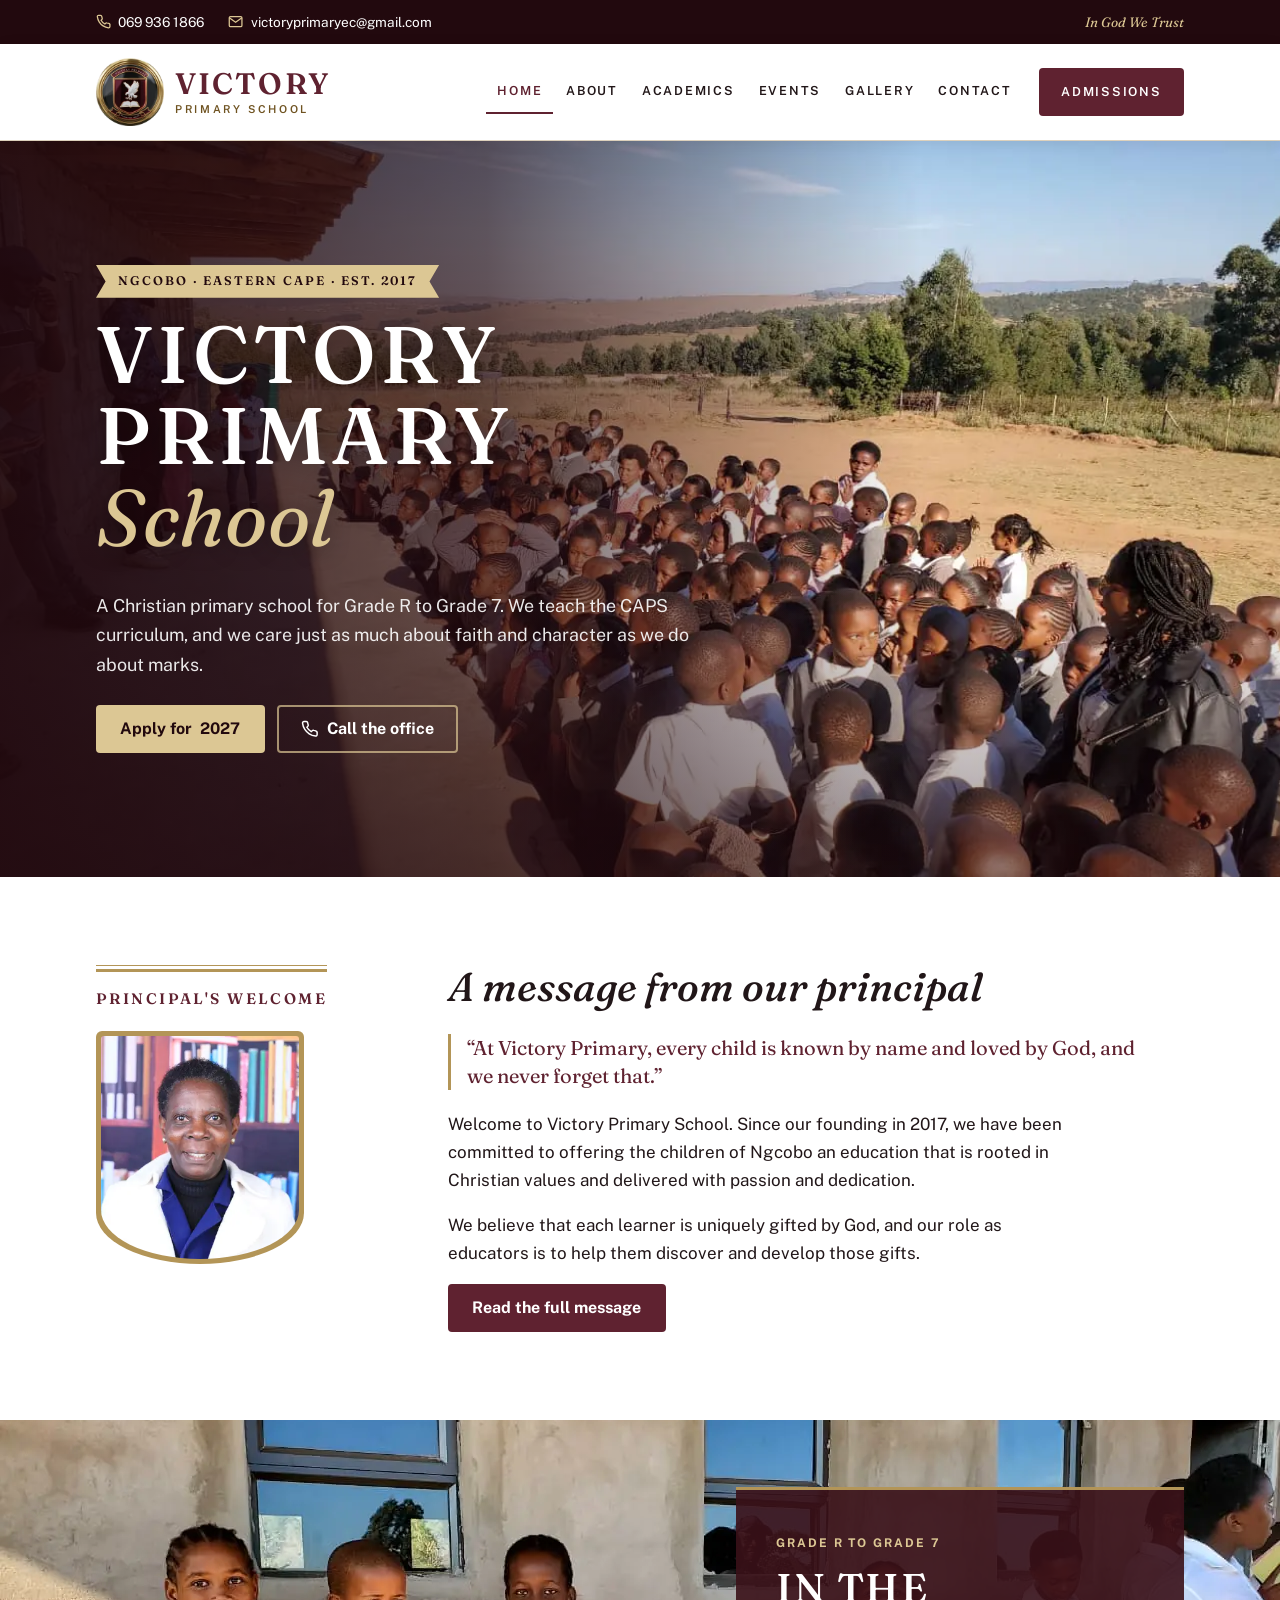
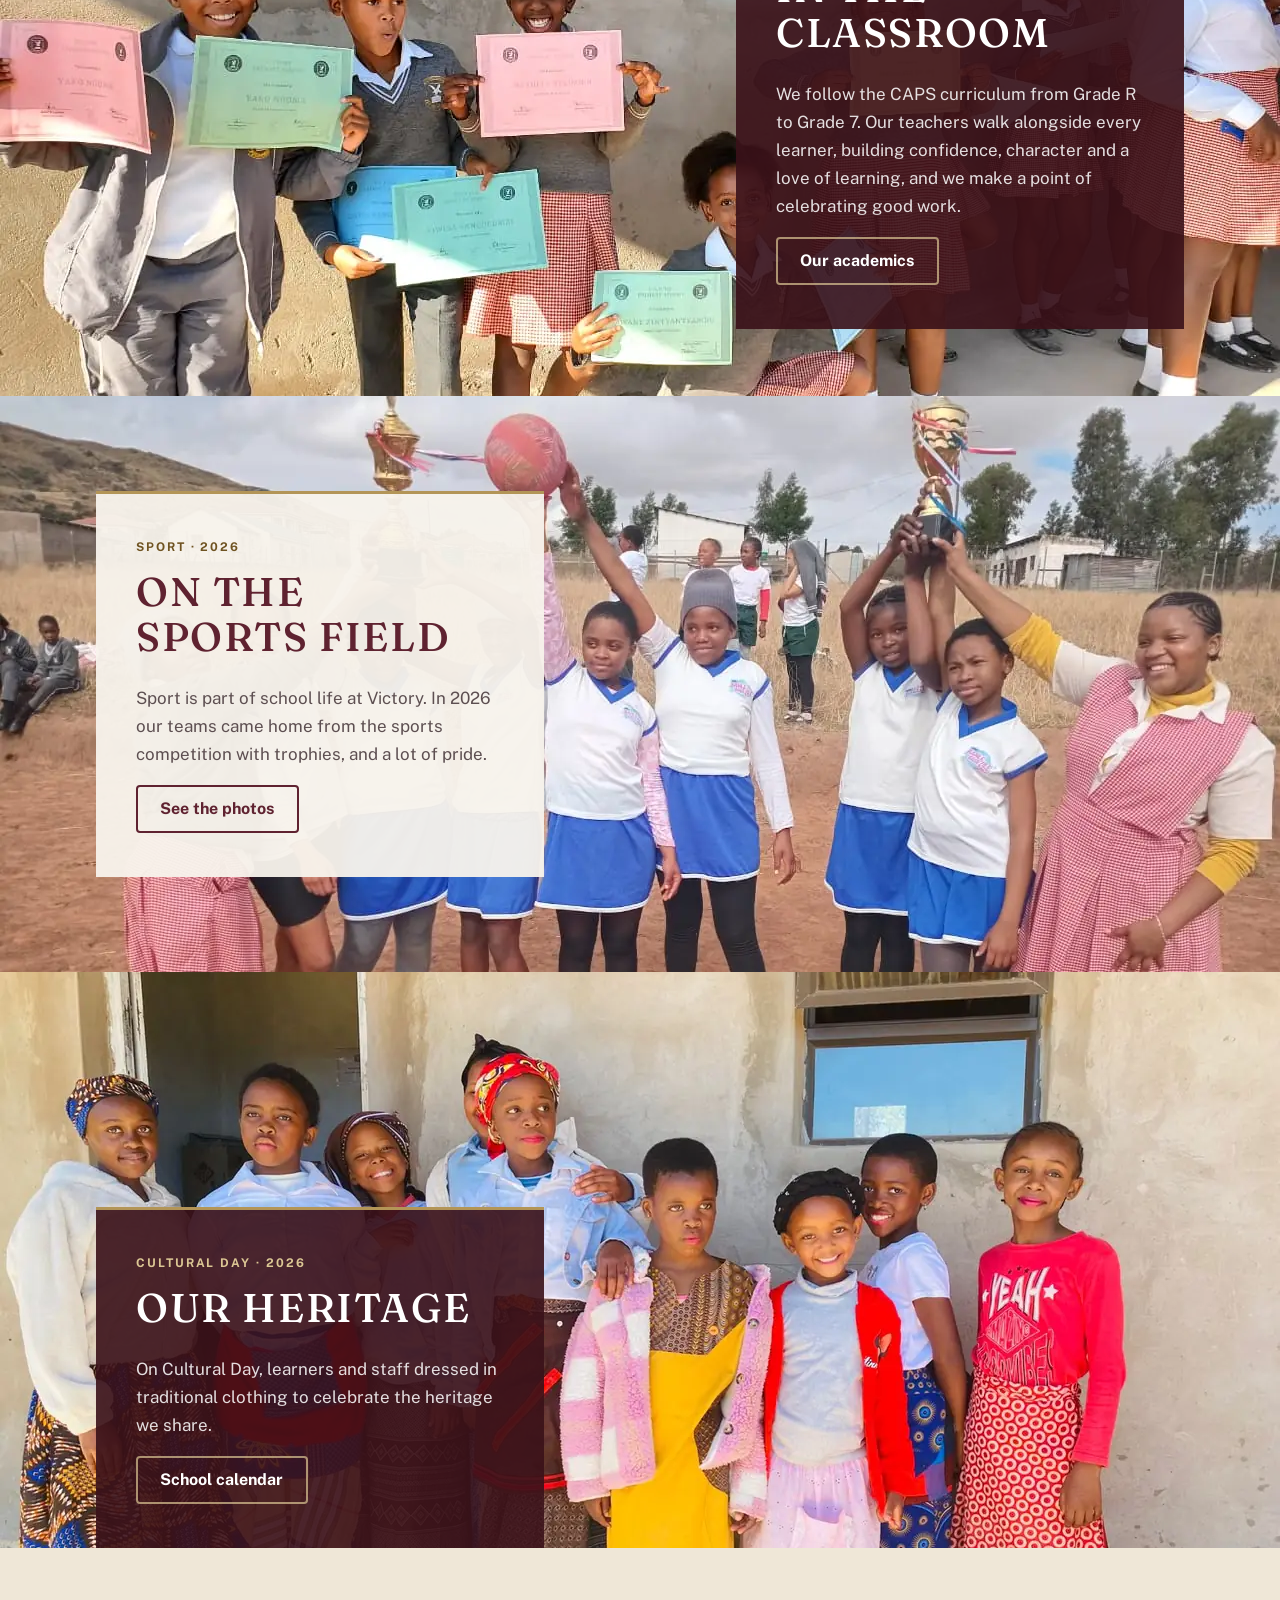
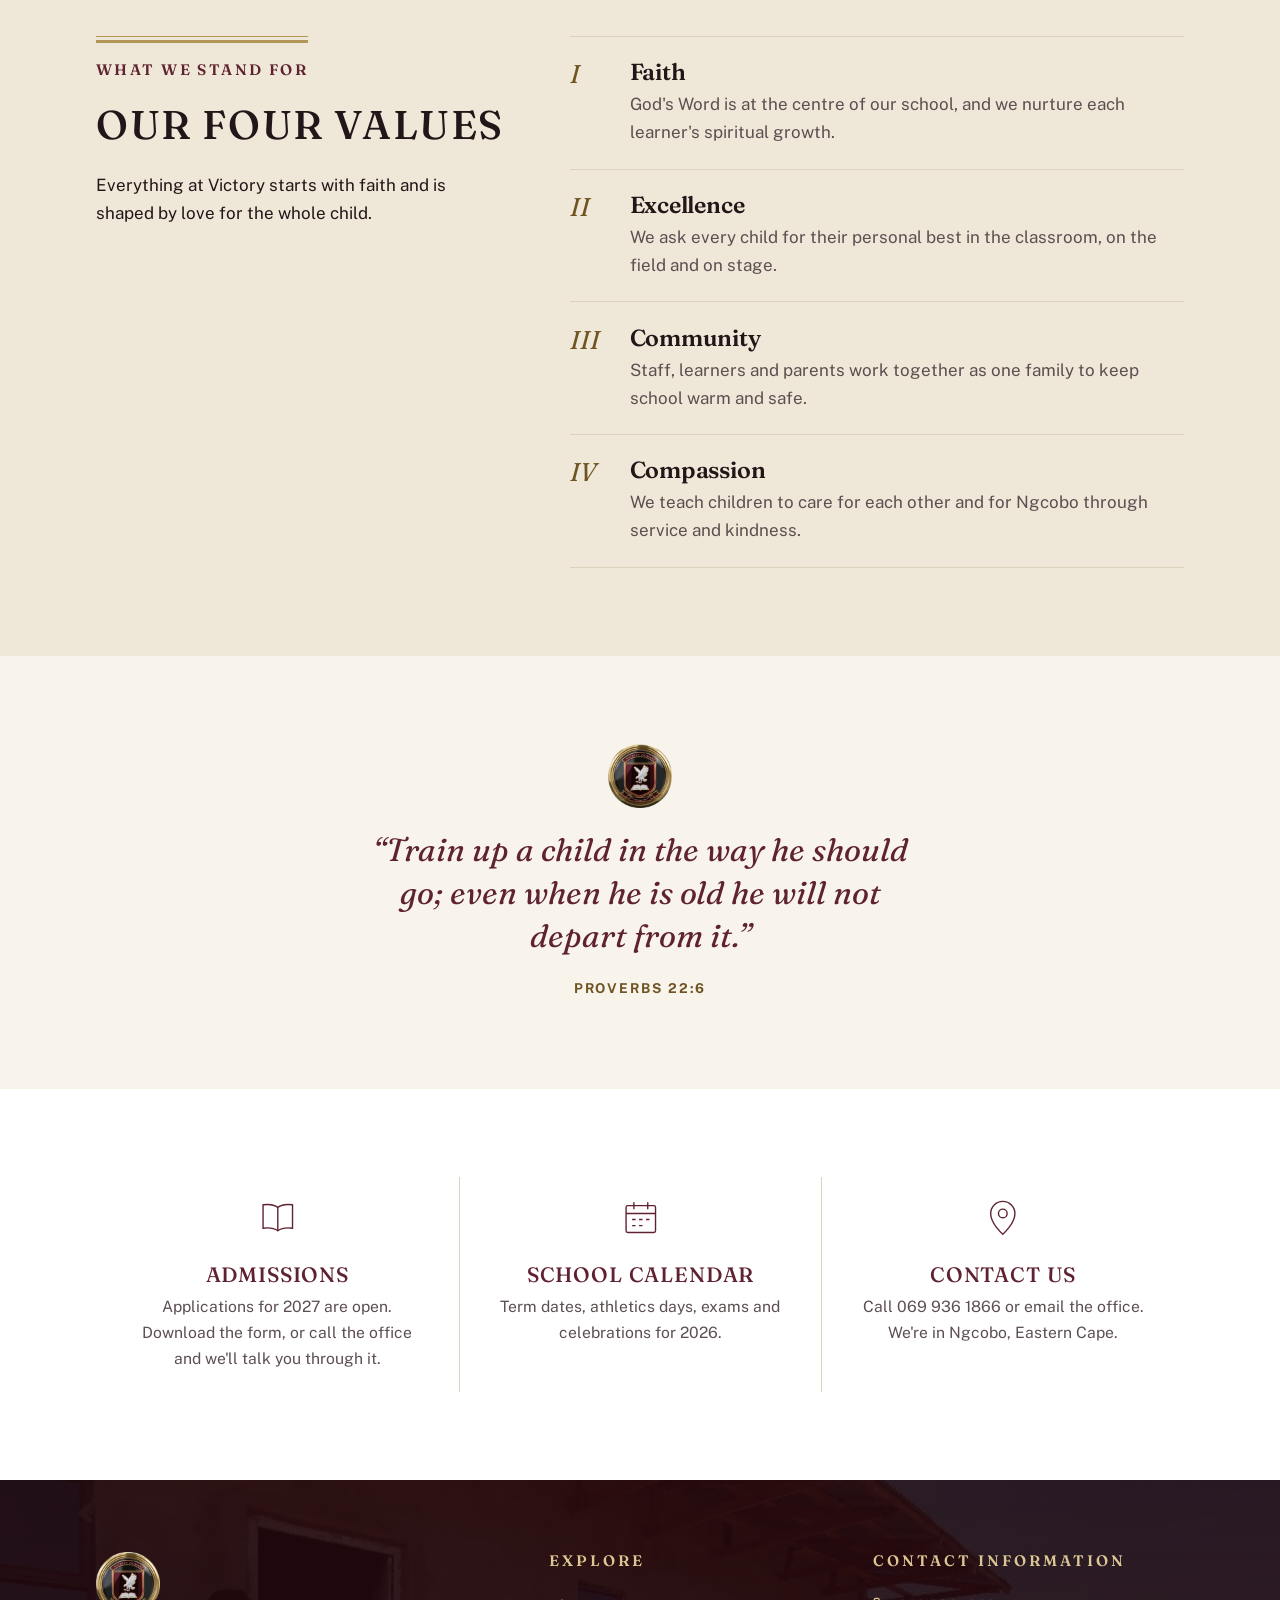
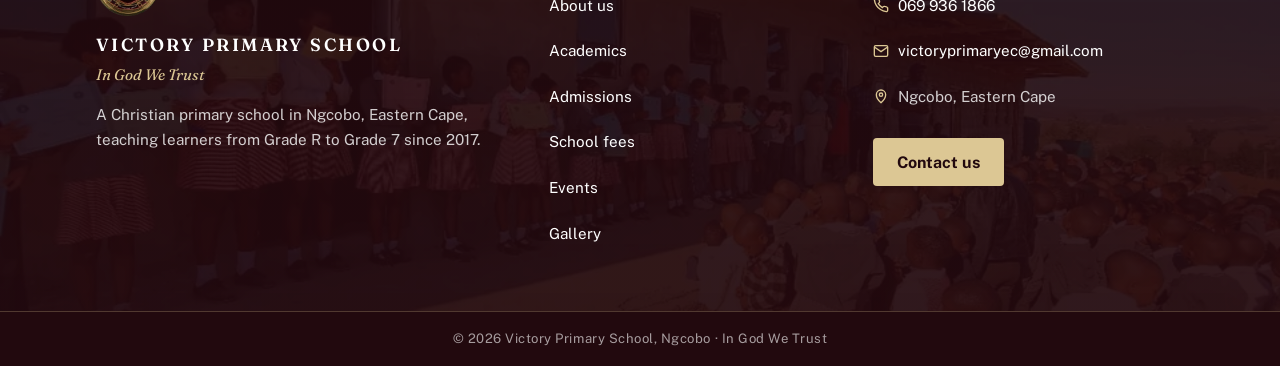
==== commit 95509b8d: "Keep the years and month on the site up to date by themselves The footer year, "applications for nex" ====
--- a/index.html
+++ b/index.html
@@ -6,7 +6,7 @@
     <title>Victory Primary School · Ngcobo, Eastern Cape</title>
     <meta
       name="description"
-      content="Victory Primary School is a Christian primary school in Ngcobo, Eastern Cape, teaching learners from Grade R to Grade 7 since 2017. 2027 applications are open."
+      content="Victory Primary School is a Christian primary school in Ngcobo, Eastern Cape, teaching learners from Grade R to Grade 7 since 2017. Applications for next year are open."
     />
     <meta name="theme-color" content="#3a1119" />
     <link rel="preload" href="/fonts/fraunces.woff2" as="font" type="font/woff2" crossorigin />
@@ -91,7 +91,7 @@
             character as we do about marks.
           </p>
           <div class="btn-row">
-            <a href="/admissions" class="btn btn--gold">Apply for 2027</a>
+            <a href="/admissions" class="btn btn--gold">Apply for <span data-year="next">2027</span></a>
             <a href="tel:+27699361866" class="btn btn--line-light">
               <svg viewBox="0 0 24 24" fill="none" stroke="currentColor" stroke-width="2" aria-hidden="true"><path d="M22 16.9v3a2 2 0 0 1-2.2 2 19.8 19.8 0 0 1-8.6-3.1 19.5 19.5 0 0 1-6-6A19.8 19.8 0 0 1 2.1 4.2 2 2 0 0 1 4.1 2h3a2 2 0 0 1 2 1.7c.1 1 .4 1.9.7 2.8a2 2 0 0 1-.5 2.1L8 9.9a16 16 0 0 0 6 6l1.3-1.3a2 2 0 0 1 2.1-.4c.9.3 1.8.6 2.8.7a2 2 0 0 1 1.7 2z"/></svg>
               Call the office
@@ -188,7 +188,7 @@
             <span class="band__meta">Sport · 2026</span>
             <h2>On the sports field</h2>
             <p>
-              Sport is part of school life at Victory. This year our teams came
+              Sport is part of school life at Victory. In 2026 our teams came
               home from the sports competition with trophies, and a lot of pride.
             </p>
             <a href="/gallery" class="btn btn--line">See the photos</a>
@@ -271,7 +271,7 @@
               <a href="/admissions">
                 <svg viewBox="0 0 48 48" fill="none" stroke="currentColor" stroke-width="1.6" aria-hidden="true"><path d="M24 12c-4-3-10-4-17-3v27c7-1 13 0 17 3 4-3 10-4 17-3V9c-7-1-13 0-17 3z"/><path d="M24 12v27"/></svg>
                 <h2>Admissions</h2>
-                <p>Applications for 2027 are open. Download the form, or call the office and we'll talk you through it.</p>
+                <p>Applications for <span data-year="next">2027</span> are open. Download the form, or call the office and we'll talk you through it.</p>
               </a>
             </li>
             <li>
@@ -338,7 +338,7 @@
       </div>
       <div class="footer-bottom">
         <div class="wrap">
-          <p>© 2026 Victory Primary School, Ngcobo · In God We Trust</p>
+          <p>© <span data-year>2026</span> Victory Primary School, Ngcobo · In God We Trust</p>
         </div>
       </div>
     </footer>
--- a/css/victory.css
+++ b/css/victory.css
@@ -272,6 +272,9 @@
   background: var(--maroon); color: var(--white); border-radius: var(--radius);
 }
 .site-nav .nav-apply:hover { background: var(--shield); color: var(--white); }
+/* On the Admissions page itself the button keeps its white text */
+.site-nav .nav-apply[aria-current="page"] { color: var(--white); }
+.site-nav .nav-apply[aria-current="page"]::after { display: none; }
 .site-nav li:has(.nav-apply) { border-top: 0; }
 body.nav-open { overflow: hidden; }
 
@@ -320,6 +323,7 @@
   font-family: var(--font-display); font-size: 1.25rem; line-height: 1.4; color: var(--maroon);
 }
 .welcome__quote p { margin: 0; }
+.sign-off { font-family: var(--font-display); font-style: italic; font-weight: 600; font-size: 1.15rem; color: var(--maroon); }
 
 /* ---- Photo bands: a full-width photo with a text panel --------------------- */
 .band { background: var(--shield); color: var(--white); }
@@ -429,6 +433,349 @@
 .footer-bottom p {
   margin: 0; max-width: none; padding-block: 1rem;
   font-size: 0.82rem; letter-spacing: 0.04em; color: rgba(255, 255, 255, 0.6); text-align: center;
+}
+
+/* ==========================================================================
+   Inner pages
+   ========================================================================== */
+
+/* ---- Page banner: a shorter photo hero with the page title ----------------- */
+.page-hero {
+  position: relative; isolation: isolate;
+  display: flex; align-items: flex-end;
+  min-height: 19rem;
+  background: var(--shield); color: var(--white);
+}
+.page-hero__media, .page-hero__media img {
+  position: absolute; inset: 0; z-index: -2;
+  width: 100%; height: 100%; object-fit: cover; object-position: var(--focus, 50% 50%);
+}
+.page-hero::before {
+  content: ""; position: absolute; inset: 0; z-index: -1;
+  background: linear-gradient(to top, rgba(34, 9, 14, 0.94) 0%, rgba(34, 9, 14, 0.6) 55%, rgba(34, 9, 14, 0.25) 100%);
+}
+.page-hero__text { padding-block: 4rem 2.25rem; }
+.page-hero h1 {
+  color: var(--white); margin-bottom: 0.35em;
+  font-size: clamp(2.1rem, 8vw, 3.6rem); line-height: 1.05;
+  text-shadow: 0 2px 22px rgba(0, 0, 0, 0.35);
+}
+.page-hero__lead { margin: 0; font-size: 1.08rem; color: rgba(255, 255, 255, 0.88); max-width: 36rem; }
+.crumbs { margin-bottom: 0.9rem; font-size: 0.78rem; font-weight: 600; letter-spacing: 0.14em; text-transform: uppercase; }
+.crumbs ol { display: flex; flex-wrap: wrap; gap: 0.5rem; list-style: none; margin: 0; padding: 0; }
+.crumbs li + li::before { content: "/"; margin-right: 0.5rem; color: var(--gold-light); }
+.crumbs a { color: var(--gold-light); text-decoration: none; display: inline-block; padding-block: 0.75rem; margin-block: -0.75rem; }
+.crumbs a:hover { color: var(--white); text-decoration: underline; }
+.crumbs [aria-current] { color: rgba(255, 255, 255, 0.85); }
+
+/* Intro text under a section heading */
+.intro { color: var(--muted); max-width: 40rem; }
+.section-head .intro { margin-bottom: 0; }
+
+/* ---- Two side-by-side statements (mission and vision) ---------------------- */
+.pair { display: grid; gap: 2rem; margin-top: 2rem; }
+.pair__item { padding-top: 1.25rem; border-top: 3px solid var(--gold); }
+.pair__item h3 { color: var(--maroon); text-transform: uppercase; letter-spacing: 0.08em; font-size: 1.1rem; }
+.pair__item p { margin: 0; font-family: var(--font-display); font-size: 1.2rem; line-height: 1.5; color: var(--ink); }
+
+/* ---- Timeline: the gold line runs to today, with a light travelling along it */
+.timeline {
+  --x: 0.6rem;               /* centre of the line */
+  position: relative;
+  margin: 2.5rem 0 0; padding: 0 0 0 2.75rem; max-width: 46rem;
+}
+.timeline ol { list-style: none; margin: 0; padding: 0; }
+.timeline__track {
+  position: absolute; left: calc(var(--x) - 1.5px); width: 3px;
+  top: var(--track-top, 0.85rem); height: var(--track-h, calc(100% - 5rem));
+  background: linear-gradient(var(--gold-light), var(--gold) 40%, var(--maroon));
+  border-radius: 3px; overflow: hidden;
+}
+/* The light: a short bright streak that runs down the line, then starts again */
+.timeline__spark {
+  position: absolute; left: 0; width: 100%; height: 5rem; top: -5rem;
+  background: linear-gradient(transparent, #fff8e4 70%, #fff);
+  animation: spark-run 3.2s cubic-bezier(0.45, 0, 0.75, 1) infinite;
+}
+@keyframes spark-run {
+  0% { top: -5rem; opacity: 0; }
+  12% { opacity: 1; }
+  88% { opacity: 1; }
+  100% { top: 100%; opacity: 0; }
+}
+.timeline li { position: relative; padding-bottom: 2.25rem; }
+.timeline li:last-child { padding-bottom: 0; }
+.timeline__dot {
+  position: absolute; top: 0.45rem; left: calc(var(--x) - 2.75rem - 0.5rem);
+  width: 1rem; height: 1rem; border-radius: 50%;
+  background: var(--gold); box-shadow: 0 0 0 4px var(--white);
+}
+.timeline__year {
+  display: block; margin-bottom: 0.2rem;
+  font-family: var(--font-display); font-size: 1.5rem; font-weight: 600; color: var(--gold-ink); line-height: 1.2;
+}
+.timeline h3 { margin-bottom: 0.4rem; }
+.timeline p { margin: 0; color: var(--muted); }
+
+/* Where we are now: a bigger maroon dot sending out rings, and a live tag */
+.timeline .is-now .timeline__dot {
+  width: 1.4rem; height: 1.4rem; top: 0.3rem; left: calc(var(--x) - 2.75rem - 0.7rem);
+  background: var(--maroon); box-shadow: 0 0 0 3px var(--gold-light), 0 0 0 6px var(--white);
+}
+.timeline .is-now .timeline__dot::before,
+.timeline .is-now .timeline__dot::after {
+  content: ""; position: absolute; inset: -3px; border-radius: 50%;
+  border: 2px solid var(--gold);
+  animation: ring-out 2.4s ease-out infinite;
+}
+.timeline .is-now .timeline__dot::after { animation-delay: 1.2s; }
+@keyframes ring-out {
+  0% { transform: scale(1); opacity: 0.9; }
+  100% { transform: scale(3); opacity: 0; }
+}
+.timeline .is-now .timeline__year { color: var(--maroon); }
+.timeline__here {
+  display: inline-flex; align-items: center; gap: 0.5rem;
+  margin-bottom: 0.6rem; padding: 0.3rem 0.75rem 0.3rem 0.6rem;
+  background: var(--maroon); color: var(--gold-light); border-radius: 999px;
+  font-size: 0.72rem; font-weight: 700; letter-spacing: 0.1em; text-transform: uppercase;
+}
+.timeline__here::before {
+  content: ""; flex: none; width: 0.5rem; height: 0.5rem; border-radius: 50%;
+  background: #ffd76a; box-shadow: 0 0 6px 1px #ffd76a;
+  animation: blink 1.2s ease-in-out infinite;
+}
+@keyframes blink { 50% { opacity: 0.2; box-shadow: none; } }
+/* The road ahead: a dotted line fading out below today */
+.timeline .is-now::after {
+  content: ""; position: absolute; left: calc(var(--x) - 2.75rem - 1px); top: 2.4rem; width: 2px; height: calc(100% - 1rem);
+  background: repeating-linear-gradient(var(--gold) 0 4px, transparent 4px 10px);
+  -webkit-mask-image: linear-gradient(#000, transparent); mask-image: linear-gradient(#000, transparent);
+}
+@media (prefers-reduced-motion: reduce) { .timeline__spark { display: none; } }
+
+/* ---- Team ------------------------------------------------------------------ */
+.team { display: grid; grid-template-columns: repeat(2, 1fr); gap: 1.75rem 1.25rem; list-style: none; margin: 2rem 0 0; padding: 0; }
+.team img { width: 100%; aspect-ratio: 8 / 9; object-fit: cover; border-radius: var(--radius); border-bottom: 3px solid var(--gold); }
+.team h3 { margin: 0.8rem 0 0.15rem; font-size: 1.1rem; }
+.team__role { display: block; margin-bottom: 0.4rem; font-size: 0.72rem; font-weight: 700; letter-spacing: 0.12em; text-transform: uppercase; color: var(--gold-ink); }
+.team p { margin: 0; font-size: 0.92rem; color: var(--muted); }
+
+/* ---- Subjects by phase ------------------------------------------------------ */
+.phases { display: grid; gap: 1.5rem; margin-top: 2rem; }
+.phase { background: var(--white); border-top: 3px solid var(--maroon); padding: 1.5rem 1.5rem 1.75rem; }
+.phase h3 { margin-bottom: 0.2rem; color: var(--maroon); text-transform: uppercase; letter-spacing: 0.06em; font-size: 1.15rem; }
+.phase__grades { display: block; margin-bottom: 1rem; font-size: 0.8rem; font-weight: 700; letter-spacing: 0.12em; text-transform: uppercase; color: var(--gold-ink); }
+
+/* Diamond-bullet list, used for subjects and checklists */
+.checklist { list-style: none; padding: 0; margin: 0; display: grid; gap: 0.65rem; }
+.checklist li { display: flex; gap: 0.75rem; align-items: baseline; }
+.checklist li::before {
+  content: ""; flex: none; width: 0.5rem; height: 0.5rem; transform: translateY(-0.12em) rotate(45deg);
+  background: var(--gold);
+}
+.checklist--boxed li { padding: 0.9rem 1rem; background: var(--white); border-left: 3px solid var(--gold); font-weight: 600; }
+
+/* ---- Features: short titled paragraphs under a gold rule ------------------- */
+.features { display: grid; gap: 1.75rem; list-style: none; margin: 2rem 0 0; padding: 0; }
+.features li { padding-top: 1rem; border-top: 1px solid var(--line); }
+.features h3 { color: var(--maroon); }
+.features p { margin: 0; color: var(--muted); }
+
+/* ---- Notice box -------------------------------------------------------------- */
+.notice {
+  padding: 1.25rem 1.4rem; background: var(--white);
+  border: 1px solid var(--line); border-left: 4px solid var(--maroon);
+}
+.notice h2, .notice h3 { font-size: 1.15rem; margin-bottom: 0.35rem; color: var(--maroon); }
+.notice p { margin: 0; color: var(--muted); }
+.notice--gold { border-left-color: var(--gold); }
+
+/* ---- Numbered steps ------------------------------------------------------- */
+.steps { list-style: none; margin: 2rem 0 0; padding: 0; display: grid; gap: 1.5rem; counter-reset: s; }
+.steps li { counter-increment: s; padding: 1.5rem; background: var(--white); border-top: 3px solid var(--gold); }
+.steps li::before {
+  content: counter(s, upper-roman); display: block; margin-bottom: 0.5rem;
+  font-family: var(--font-display); font-style: italic; font-size: 1.8rem; line-height: 1; color: var(--gold-ink);
+}
+.steps h3 { font-size: 1.15rem; }
+.steps p { margin: 0; color: var(--muted); font-size: 0.98rem; }
+
+/* ---- Download card ---------------------------------------------------------- */
+.download {
+  display: grid; gap: 1rem; align-items: center;
+  margin-top: 2rem; padding: 1.5rem; background: var(--paper);
+  border: 1px solid var(--line); border-top: 3px solid var(--maroon);
+}
+.download svg { width: 3rem; height: 3rem; color: var(--maroon); }
+.download h3 { margin-bottom: 0.3rem; font-size: 1.15rem; }
+.download p { margin: 0; color: var(--muted); }
+.help-line { margin-top: 1.25rem; color: var(--muted); }
+.help-line a { font-weight: 700; }
+
+/* ---- Tables ------------------------------------------------------------------- */
+.table-wrap { overflow-x: auto; margin-top: 1.75rem; }
+.table { width: 100%; border-collapse: collapse; background: var(--white); font-size: 0.98rem; }
+.table th {
+  text-align: left; padding: 0.85rem 1rem; background: var(--maroon); color: var(--white);
+  font-size: 0.75rem; font-weight: 700; letter-spacing: 0.12em; text-transform: uppercase;
+}
+.table td { padding: 0.85rem 1rem; border-bottom: 1px solid var(--line); }
+.table tr:nth-child(even) td { background: var(--paper); }
+.table td:first-child { font-weight: 600; }
+
+/* ---- Contact ------------------------------------------------------------------ */
+.contact-layout { display: grid; gap: 3rem; }
+.contact-list { list-style: none; margin: 1.5rem 0 0; padding: 0; display: grid; gap: 0; }
+.contact-list li { display: grid; grid-template-columns: 2.25rem 1fr; gap: 0.25rem 0.75rem; padding: 1.1rem 0; border-top: 1px solid var(--line); }
+.contact-list li:last-child { border-bottom: 1px solid var(--line); }
+.contact-list svg { width: 1.4rem; height: 1.4rem; margin-top: 0.2rem; color: var(--maroon); grid-row: span 2; }
+.contact-list h3 { margin: 0; font-family: var(--font-body); font-size: 0.75rem; font-weight: 700; letter-spacing: 0.14em; text-transform: uppercase; color: var(--gold-ink); }
+.contact-list p { margin: 0; }
+.contact-list a { font-weight: 700; display: inline-block; padding-block: 0.5rem; margin-block: -0.5rem; }
+.contact-list small { display: block; color: var(--muted); font-size: 0.88rem; }
+.map { margin-top: 2rem; border: 1px solid var(--line); border-top: 3px solid var(--gold); background: var(--paper-2); }
+.map iframe { display: block; width: 100%; height: 18rem; border: 0; }
+
+.form { background: var(--white); border-top: 3px solid var(--maroon); padding: 1.75rem 1.25rem; box-shadow: 0 6px 24px rgba(34, 9, 14, 0.06); }
+.form h2 { font-size: 1.5rem; }
+.form__row { display: grid; gap: 0 1rem; }
+.field { margin-bottom: 1.1rem; }
+.field label { display: block; margin-bottom: 0.35rem; font-size: 0.92rem; font-weight: 600; }
+.field input, .field select, .field textarea {
+  width: 100%; min-height: 3rem; padding: 0.7rem 0.85rem;
+  font: inherit; font-size: 1rem; color: var(--ink);
+  background: var(--paper); border: 1px solid #cdbfa6; border-radius: var(--radius);
+}
+.field textarea { min-height: 8rem; resize: vertical; }
+.field input:focus, .field select:focus, .field textarea:focus { outline: 3px solid var(--gold); outline-offset: 0; border-color: var(--maroon); background: var(--white); }
+.form .btn { width: 100%; }
+.form__status { margin: 1rem 0 0; font-weight: 700; }
+.form__status--ok { color: #2f6b33; }
+.form__status--error { color: #a3261c; }
+.form__note { margin: 1rem 0 0; font-size: 0.85rem; color: var(--muted); font-style: italic; text-align: center; max-width: none; }
+
+/* ---- Questions and answers ------------------------------------------------ */
+.faq { margin-top: 1.75rem; max-width: 46rem; border-top: 1px solid var(--line); }
+.faq details { border-bottom: 1px solid var(--line); }
+.faq summary {
+  display: flex; justify-content: space-between; align-items: center; gap: 1rem;
+  min-height: 3.5rem; padding: 0.9rem 0; cursor: pointer; list-style: none;
+  font-family: var(--font-display); font-size: 1.15rem; font-weight: 600; color: var(--maroon);
+}
+.faq summary::-webkit-details-marker { display: none; }
+.faq summary::after { content: "+"; flex: none; font-size: 1.5rem; font-weight: 400; color: var(--gold-ink); transition: transform 0.2s; }
+.faq details[open] summary::after { transform: rotate(45deg); }
+.faq details p { margin: 0 0 1.2rem; color: var(--muted); }
+
+/* ---- Events calendar ----------------------------------------------------------- */
+.terms { display: grid; grid-template-columns: repeat(2, 1fr); gap: 1rem; list-style: none; margin: 2rem 0 0; padding: 0; }
+.terms a {
+  position: relative; display: block; height: 100%; padding: 1.1rem 1rem 1.25rem;
+  background: var(--white); border-top: 3px solid var(--gold); color: inherit; text-decoration: none;
+}
+.terms a:hover { border-top-color: var(--maroon); }
+.terms strong { display: block; font-family: var(--font-display); font-size: 1.3rem; font-weight: 600; letter-spacing: 0.06em; text-transform: uppercase; color: var(--maroon); }
+.terms span { display: block; font-size: 0.92rem; }
+.terms small { display: block; margin-top: 0.25rem; color: var(--muted); }
+.terms .is-current a { background: var(--maroon); border-top-color: var(--gold-light); color: var(--white); }
+.terms .is-current strong { color: var(--gold-light); }
+.terms .is-current small { color: rgba(255, 255, 255, 0.75); }
+.live-tag {
+  display: inline-flex !important; align-items: center; gap: 0.4rem; margin-top: 0.6rem;
+  font-size: 0.7rem !important; font-weight: 700; letter-spacing: 0.14em; text-transform: uppercase; color: var(--gold-light);
+}
+.live-tag::before {
+  content: ""; width: 0.45rem; height: 0.45rem; border-radius: 50%;
+  background: #ffd76a; box-shadow: 0 0 6px 1px #ffd76a; animation: blink 1.2s ease-in-out infinite;
+}
+
+.term-head { display: flex; flex-wrap: wrap; align-items: baseline; justify-content: space-between; gap: 0.5rem 1.5rem; }
+.term-head h2 { margin-bottom: 0.2rem; }
+.term-head p { margin: 0; font-weight: 600; color: var(--gold-ink); }
+.events { list-style: none; margin: 1.75rem 0 0; padding: 0; border-top: 1px solid var(--line); }
+.event { display: grid; grid-template-columns: 4rem 1fr; gap: 1rem; padding: 1.25rem 0; border-bottom: 1px solid var(--line); }
+.event time {
+  display: flex; flex-direction: column; align-items: center; justify-content: center;
+  height: 4rem; background: var(--maroon); color: var(--white); line-height: 1;
+}
+.event time b { font-family: var(--font-display); font-size: 1.6rem; font-weight: 600; }
+.event time span { margin-top: 0.2rem; font-size: 0.7rem; font-weight: 700; letter-spacing: 0.14em; text-transform: uppercase; color: var(--gold-light); }
+.event__tag { display: inline-block; margin-bottom: 0.25rem; font-size: 0.7rem; font-weight: 700; letter-spacing: 0.14em; text-transform: uppercase; color: var(--gold-ink); }
+.event h3 { margin-bottom: 0.25rem; font-size: 1.15rem; }
+.event p { margin: 0; color: var(--muted); font-size: 0.98rem; }
+/* Set by the script from today's date */
+.event.is-past { opacity: 0.55; }
+.event.is-past time { background: var(--muted); }
+.event.is-past .event__tag::after { content: " · Done"; }
+.event.is-next { position: relative; background: var(--white); box-shadow: inset 4px 0 0 var(--gold); padding-inline: 0.75rem; margin-inline: -0.75rem; }
+.event.is-next .event__tag { color: var(--maroon); }
+.event.is-next .event__tag::before {
+  content: "Next up · "; color: var(--maroon);
+}
+
+/* ---- Gallery ------------------------------------------------------------------ */
+.filters { display: flex; flex-wrap: wrap; gap: 0.5rem; margin-bottom: 1.75rem; }
+.filters button {
+  min-height: 2.75rem; padding: 0 1.1rem; cursor: pointer;
+  background: var(--white); color: var(--ink); border: 1px solid var(--line); border-radius: 999px;
+  font: 700 0.78rem var(--font-body); letter-spacing: 0.12em; text-transform: uppercase;
+}
+.filters button:hover { border-color: var(--maroon); color: var(--maroon); }
+.filters button[aria-pressed="true"] { background: var(--maroon); border-color: var(--maroon); color: var(--white); }
+.filters button span { font-weight: 400; opacity: 0.7; }
+.gallery { display: grid; grid-template-columns: repeat(2, 1fr); gap: 0.5rem; list-style: none; margin: 0; padding: 0; }
+.gallery[hidden], .gallery li[hidden] { display: none; }
+.gallery a { display: block; position: relative; overflow: hidden; background: var(--paper-2); }
+.gallery img { width: 100%; aspect-ratio: 1; object-fit: cover; transition: transform 0.3s; }
+.gallery a:hover img { transform: scale(1.04); }
+.gallery a:focus-visible { outline-offset: -3px; }
+
+.lightbox {
+  width: 100%; max-width: none; height: 100%; max-height: none; margin: 0; padding: 0; border: 0;
+  background: rgba(20, 5, 8, 0.96); color: var(--white);
+}
+.lightbox::backdrop { background: rgba(20, 5, 8, 0.96); }
+.lightbox[open] { display: grid; grid-template-rows: auto 1fr auto; }
+.lightbox__bar { display: flex; justify-content: space-between; align-items: center; gap: 1rem; padding: 0.5rem var(--gutter); }
+.lightbox__count { margin: 0; font-size: 0.8rem; font-weight: 700; letter-spacing: 0.14em; text-transform: uppercase; color: var(--gold-light); }
+.lightbox figure { margin: 0; min-height: 0; display: flex; align-items: center; justify-content: center; padding: 0 0.5rem; }
+.lightbox img { max-width: 100%; max-height: 100%; object-fit: contain; }
+.lightbox__nav { display: flex; justify-content: center; gap: 1rem; padding: 0.75rem var(--gutter) 1.25rem; }
+.lightbox button {
+  min-width: 2.75rem; min-height: 2.75rem; padding: 0 1rem; cursor: pointer;
+  background: transparent; color: var(--white); border: 1px solid rgba(220, 199, 148, 0.6); border-radius: var(--radius);
+  font: 700 0.8rem var(--font-body); letter-spacing: 0.12em; text-transform: uppercase;
+}
+.lightbox button:hover { background: rgba(255, 255, 255, 0.08); border-color: var(--gold-light); }
+body.lightbox-open { overflow: hidden; }
+
+/* ---- Inner pages on larger screens -------------------------------------------- */
+@media (min-width: 40em) {
+  .page-hero { min-height: 22rem; }
+  .pair { grid-template-columns: 1fr 1fr; gap: 3rem; }
+  .team { grid-template-columns: repeat(3, 1fr); gap: 2.25rem 1.75rem; max-width: 50rem; }
+  .features { grid-template-columns: 1fr 1fr; gap: 2rem 3rem; }
+  .steps { grid-template-columns: 1fr 1fr; }
+  .checklist--boxed { grid-template-columns: 1fr 1fr; }
+  .download { grid-template-columns: auto 1fr auto; gap: 1.5rem; padding: 1.75rem 2rem; }
+  .form { padding: 2.25rem 2rem; }
+  .form__row { grid-template-columns: 1fr 1fr; }
+  .terms { grid-template-columns: repeat(4, 1fr); }
+  .event { grid-template-columns: 4.5rem 1fr; gap: 1.5rem; }
+  .gallery { grid-template-columns: repeat(3, 1fr); gap: 0.75rem; }
+}
+@media (min-width: 64em) {
+  .page-hero { min-height: 26rem; }
+  .page-hero__text { padding-block: 5rem 3rem; }
+  .phases { grid-template-columns: repeat(3, 1fr); }
+  .story-layout { display: grid; grid-template-columns: 0.8fr 1.2fr; gap: 4rem; align-items: start; }
+  .story-layout__head { position: sticky; top: calc(var(--header-h) + 2rem); }
+  .story-layout .timeline { margin-top: 0.5rem; }
+  .steps { grid-template-columns: repeat(4, 1fr); }
+  .contact-layout { grid-template-columns: 1fr 1.1fr; gap: 4rem; align-items: start; }
+  .gallery { grid-template-columns: repeat(4, 1fr); }
+  .lightbox figure { padding: 0 2rem; }
 }
 
 /* ==========================================================================
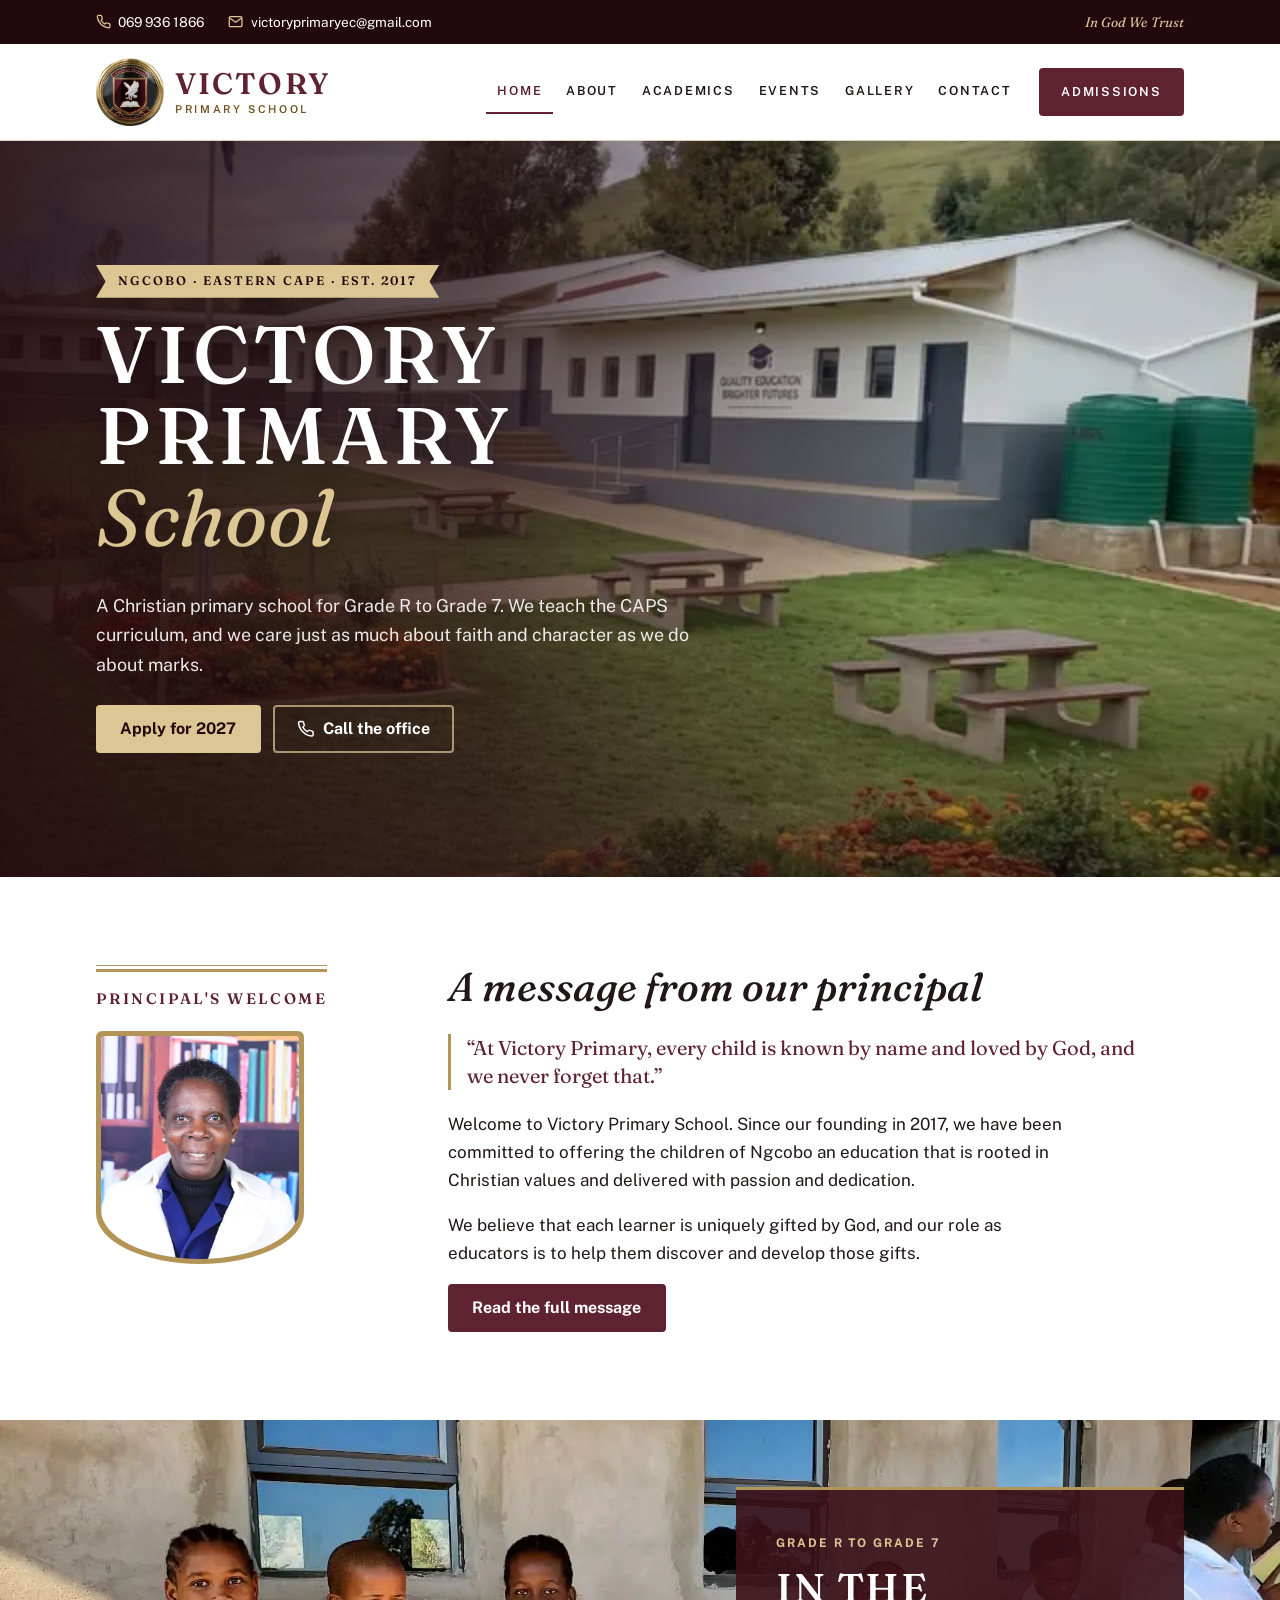
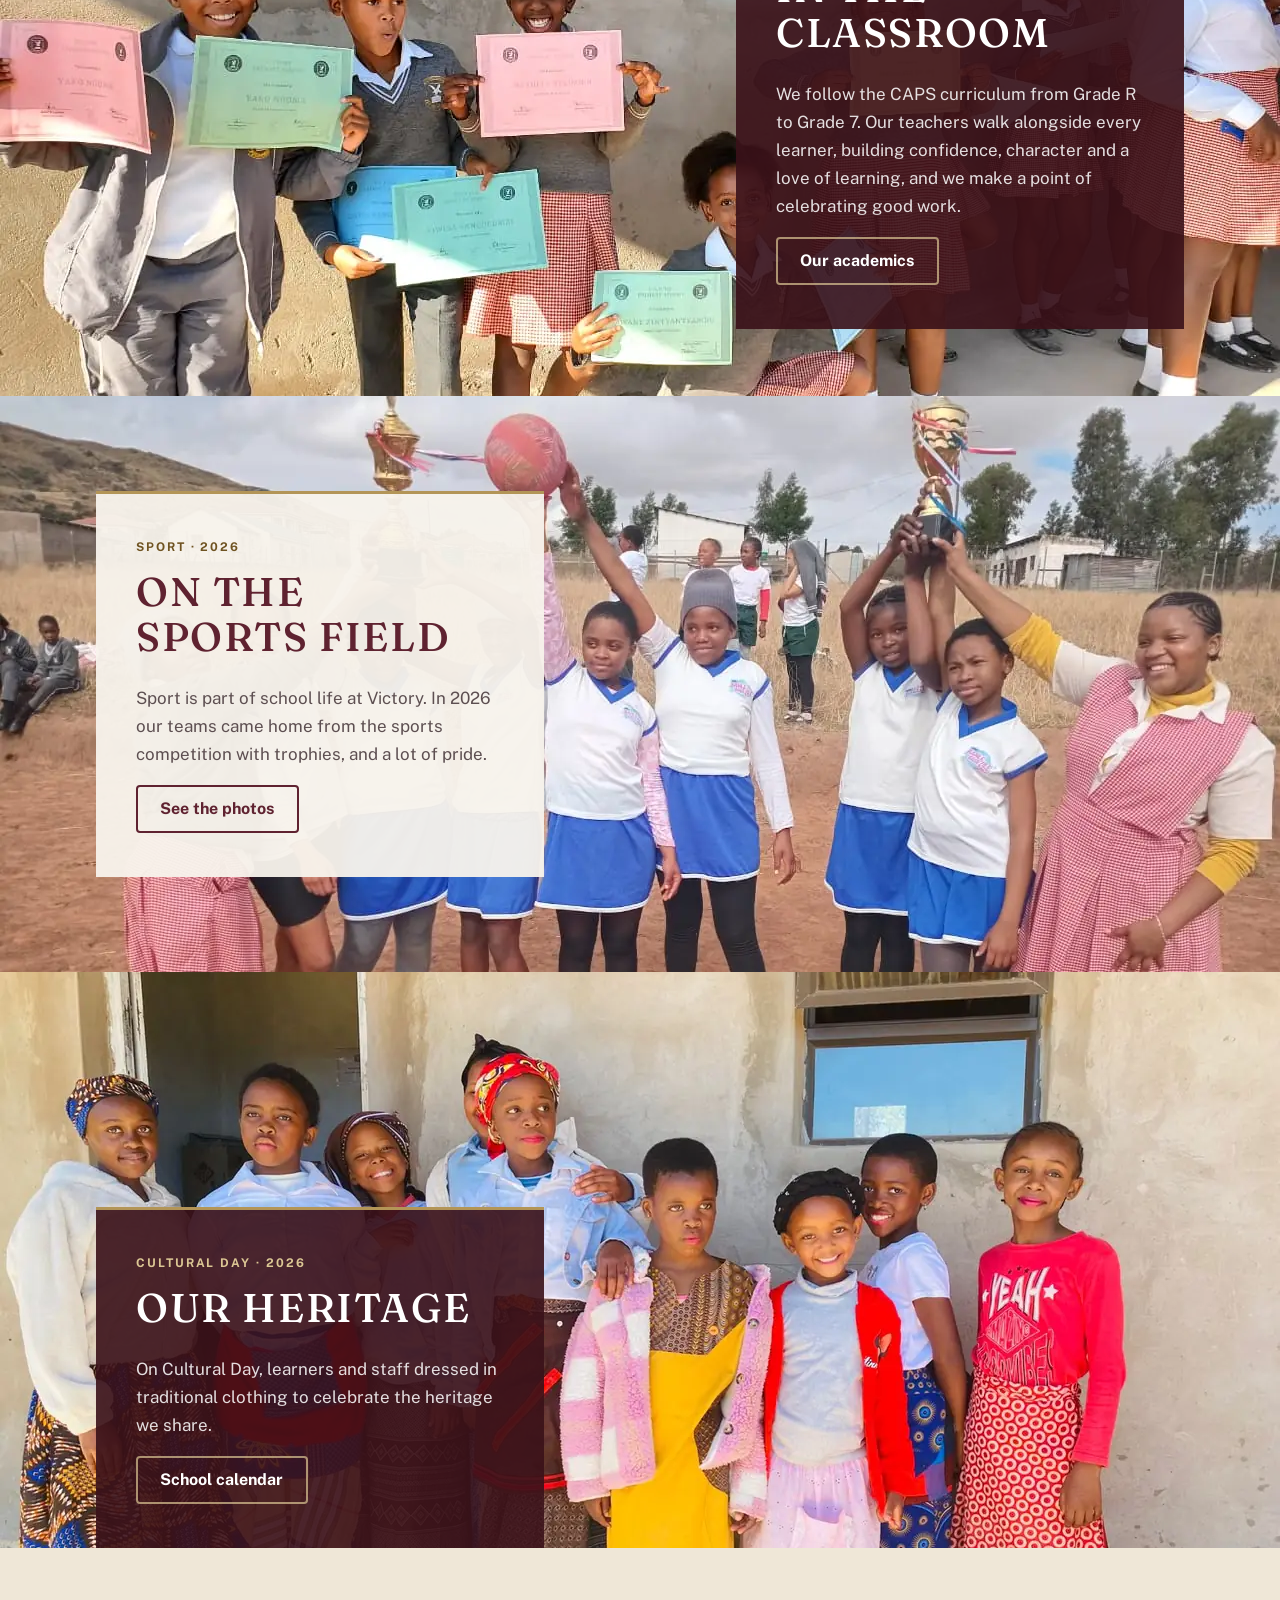
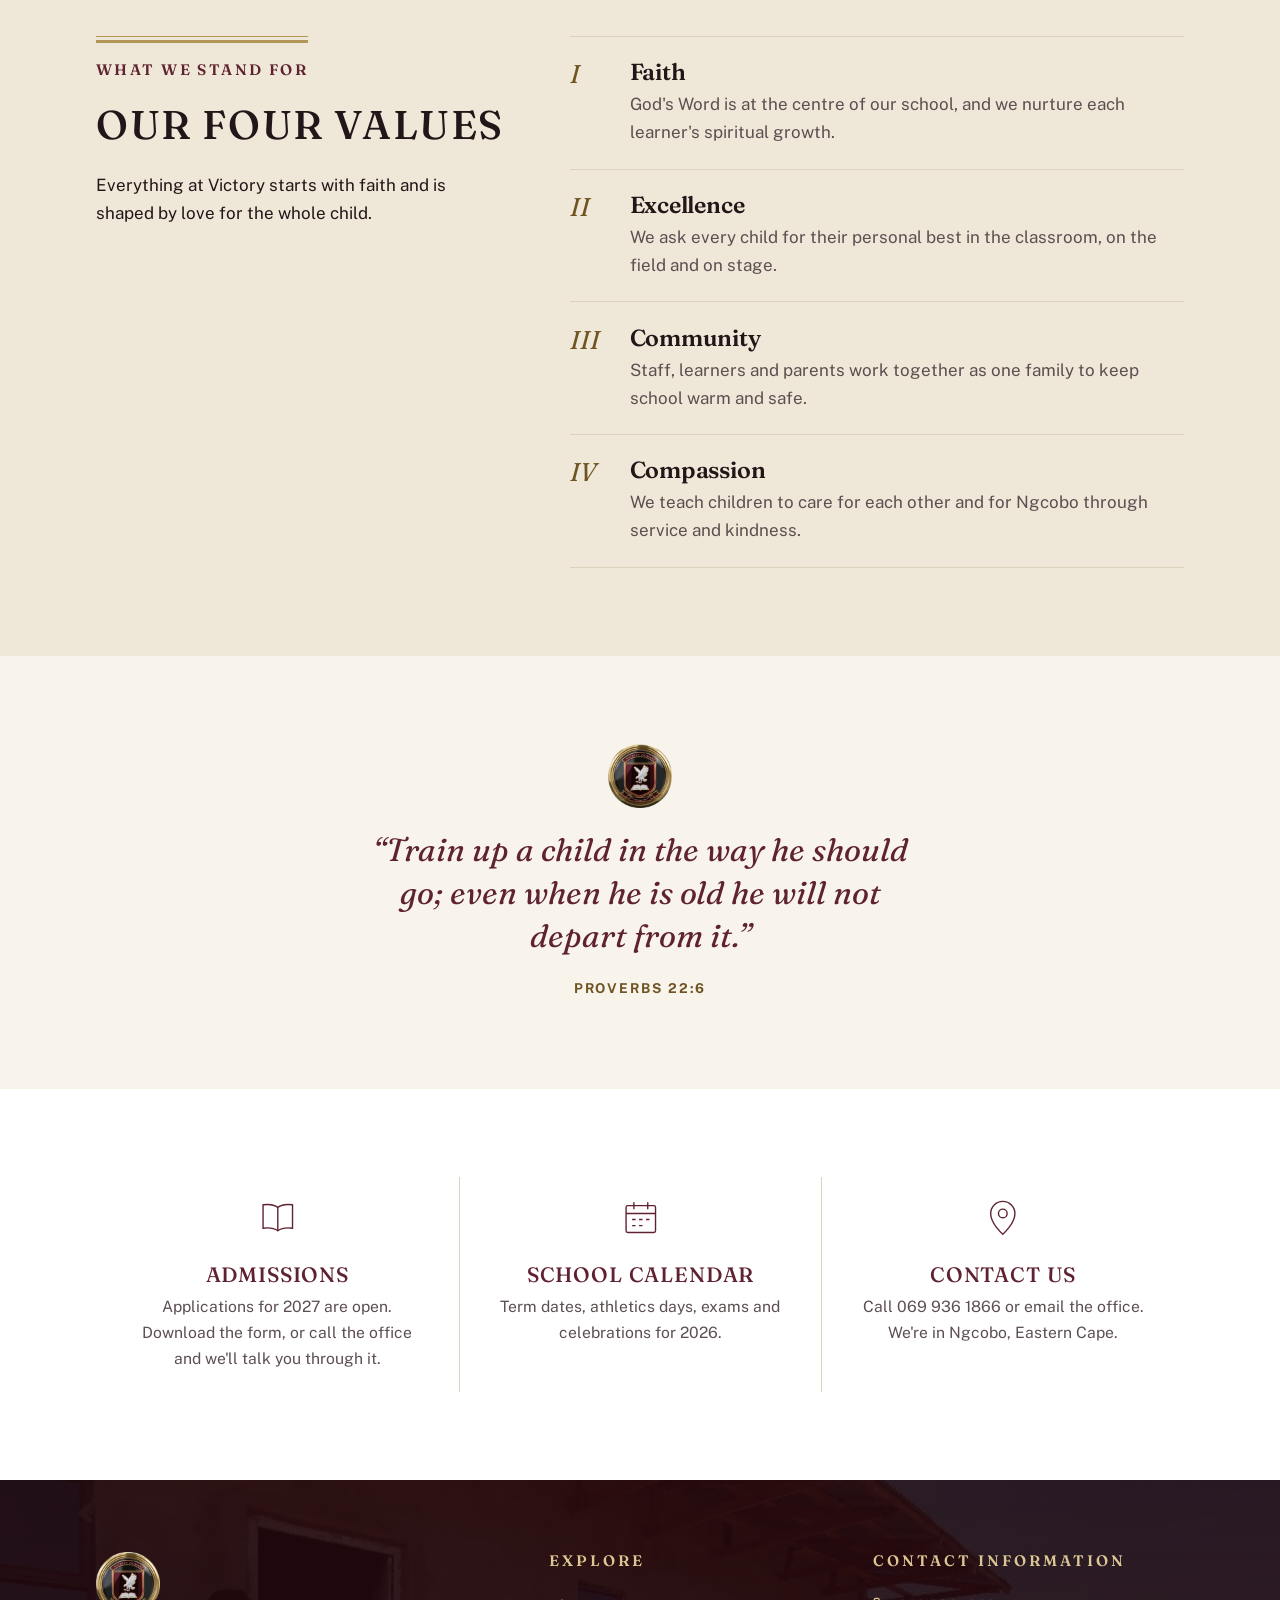
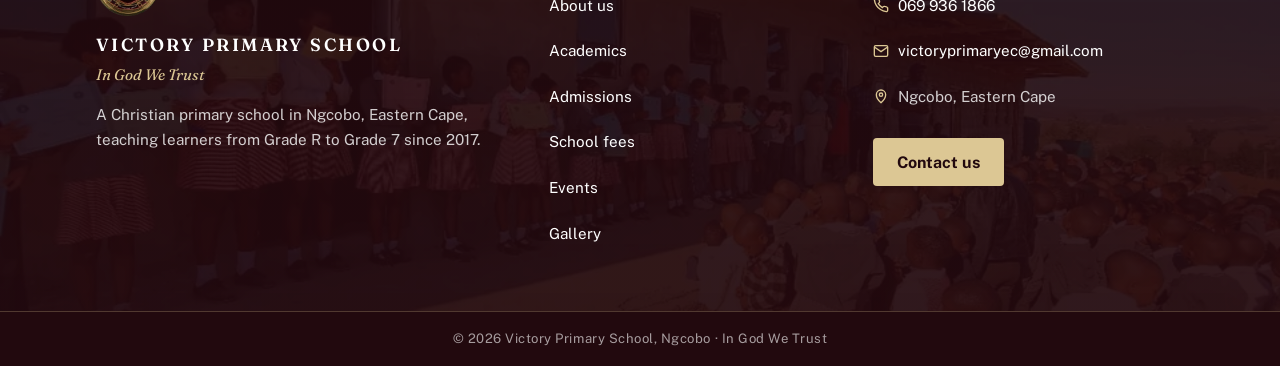
==== commit 910a0ad8: "Use a photo of the school itself as the homepage hero The classrooms, flagpole and gardens with the " ====
--- a/index.html
+++ b/index.html
@@ -67,18 +67,30 @@
       <!-- Hero -->
       <section class="hero">
         <picture class="hero__media">
+          <!-- Phones get a tighter crop on the classrooms and flagpole -->
+          <source
+            media="(max-width: 39.99em)"
+            type="image/webp"
+            srcset="/_images/web/hero-school-phone-640.webp 640w, /_images/web/hero-school-phone-1150.webp 1150w"
+            sizes="160vh"
+          />
+          <source
+            media="(max-width: 39.99em)"
+            srcset="/_images/web/hero-school-phone-640.jpg 640w, /_images/web/hero-school-phone-1150.jpg 1150w"
+            sizes="160vh"
+          />
           <source
             type="image/webp"
-            srcset="/_images/web/assembly-800.webp 800w, /_images/web/assembly-1280.webp 1280w"
+            srcset="/_images/web/hero-school-800.webp 800w, /_images/web/hero-school-1280.webp 1280w, /_images/web/hero-school-1920.webp 1920w"
             sizes="100vw"
           />
           <img
-            src="/_images/web/assembly-800.jpg"
-            srcset="/_images/web/assembly-800.jpg 800w, /_images/web/assembly-1280.jpg 1280w"
-            sizes="100vw"
-            width="1280"
-            height="720"
-            alt="Victory learners gathered outside the school buildings, with the Ngcobo hills behind them"
+            src="/_images/web/hero-school-1280.jpg"
+            srcset="/_images/web/hero-school-800.jpg 800w, /_images/web/hero-school-1280.jpg 1280w, /_images/web/hero-school-1920.jpg 1920w"
+            sizes="100vw"
+            width="1920"
+            height="860"
+            alt="Victory Primary School: white and grey classroom blocks, the flagpole, lawns with picnic tables and flower beds, and green hills behind"
             fetchpriority="high"
           />
         </picture>
@@ -91,7 +103,7 @@
             character as we do about marks.
           </p>
           <div class="btn-row">
-            <a href="/admissions" class="btn btn--gold">Apply for <span data-year="next">2027</span></a>
+            <a href="/admissions" class="btn btn--gold"><span>Apply for <span data-year="next">2027</span></span></a>
             <a href="tel:+27699361866" class="btn btn--line-light">
               <svg viewBox="0 0 24 24" fill="none" stroke="currentColor" stroke-width="2" aria-hidden="true"><path d="M22 16.9v3a2 2 0 0 1-2.2 2 19.8 19.8 0 0 1-8.6-3.1 19.5 19.5 0 0 1-6-6A19.8 19.8 0 0 1 2.1 4.2 2 2 0 0 1 4.1 2h3a2 2 0 0 1 2 1.7c.1 1 .4 1.9.7 2.8a2 2 0 0 1-.5 2.1L8 9.9a16 16 0 0 0 6 6l1.3-1.3a2 2 0 0 1 2.1-.4c.9.3 1.8.6 2.8.7a2 2 0 0 1 1.7 2z"/></svg>
               Call the office
